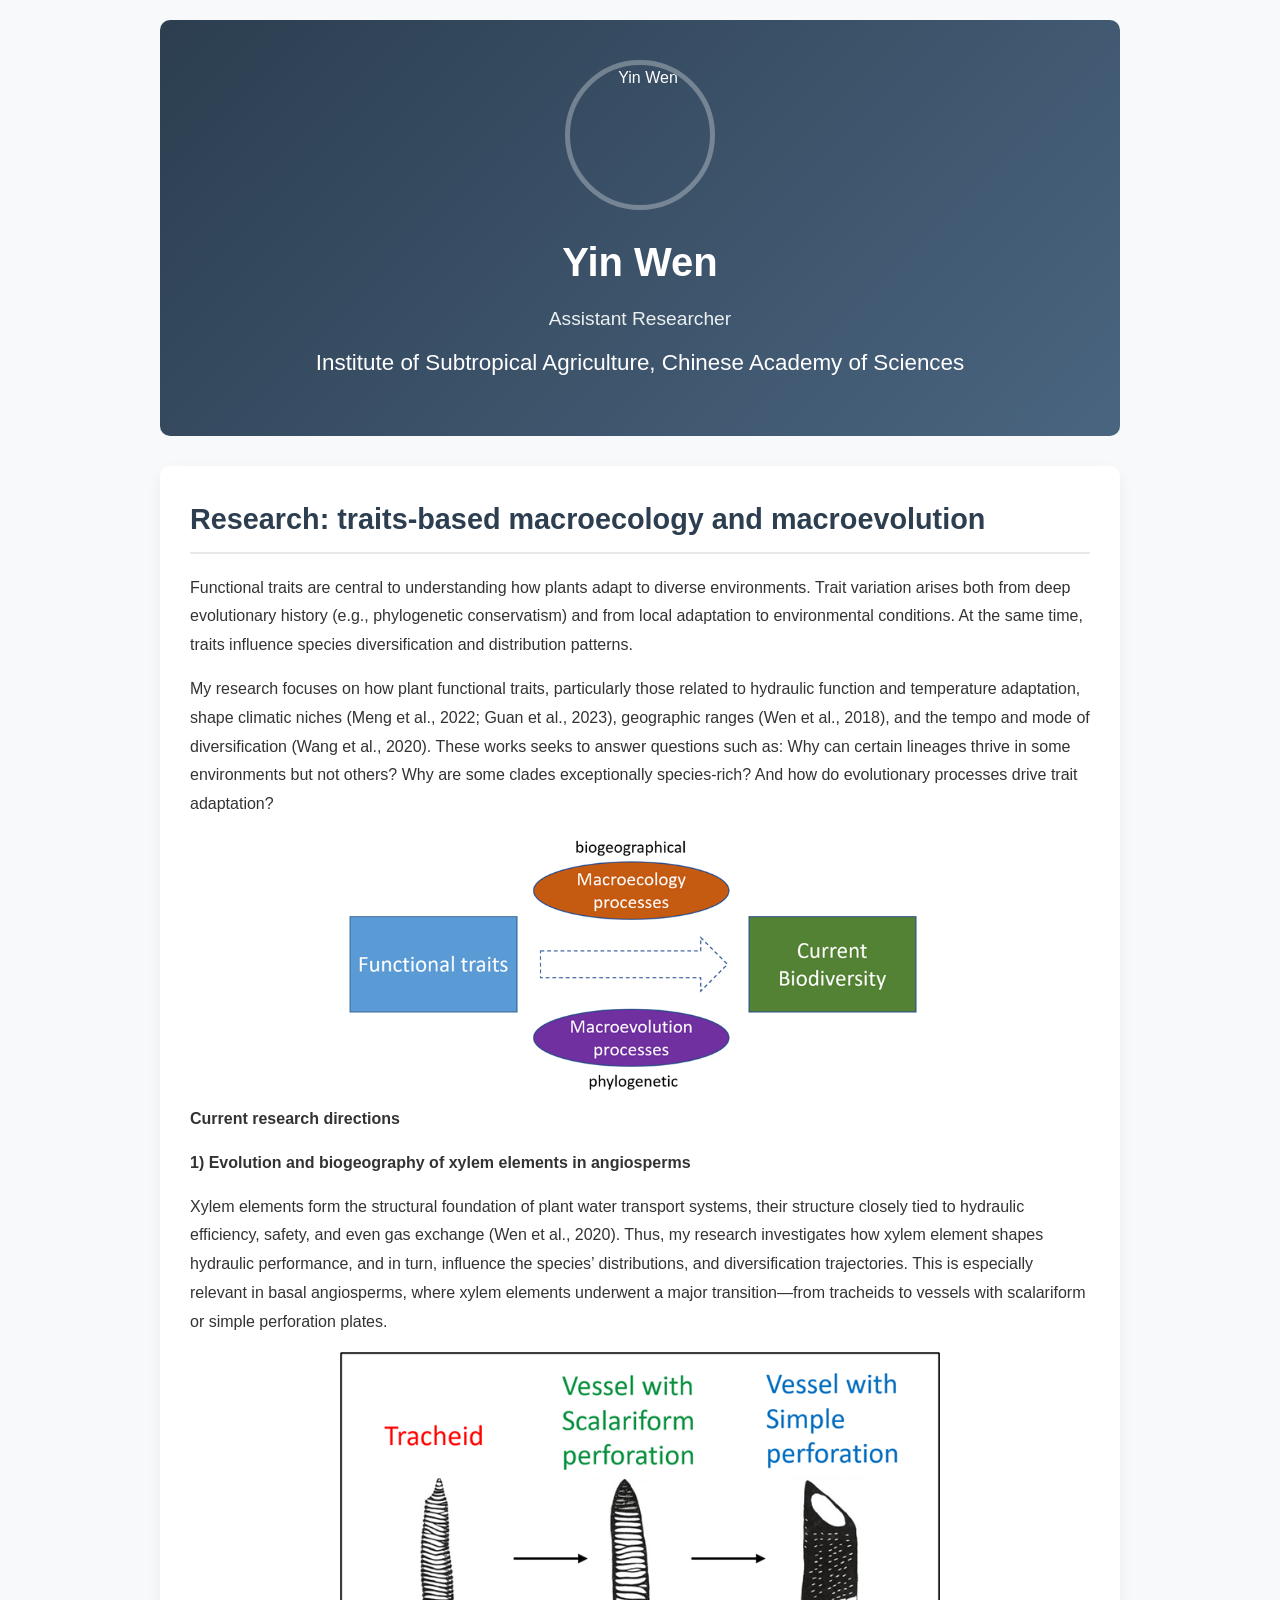
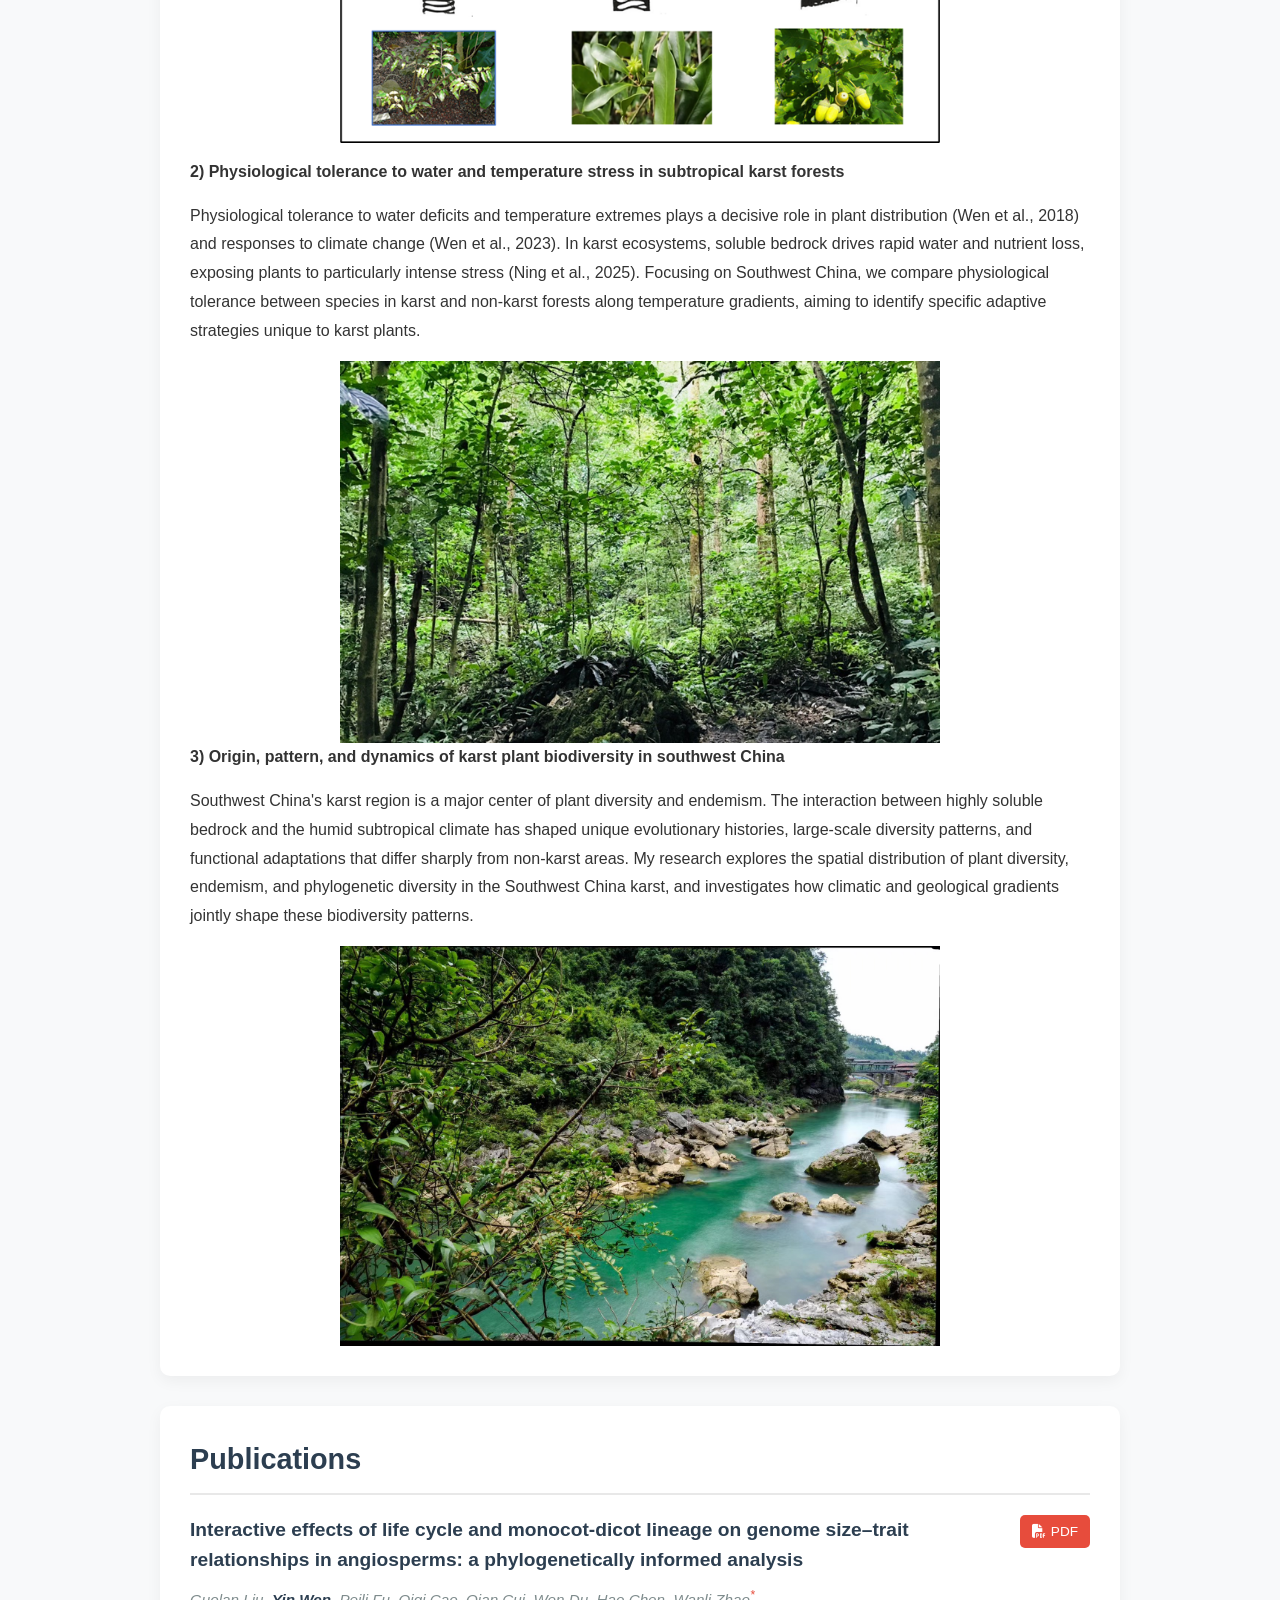
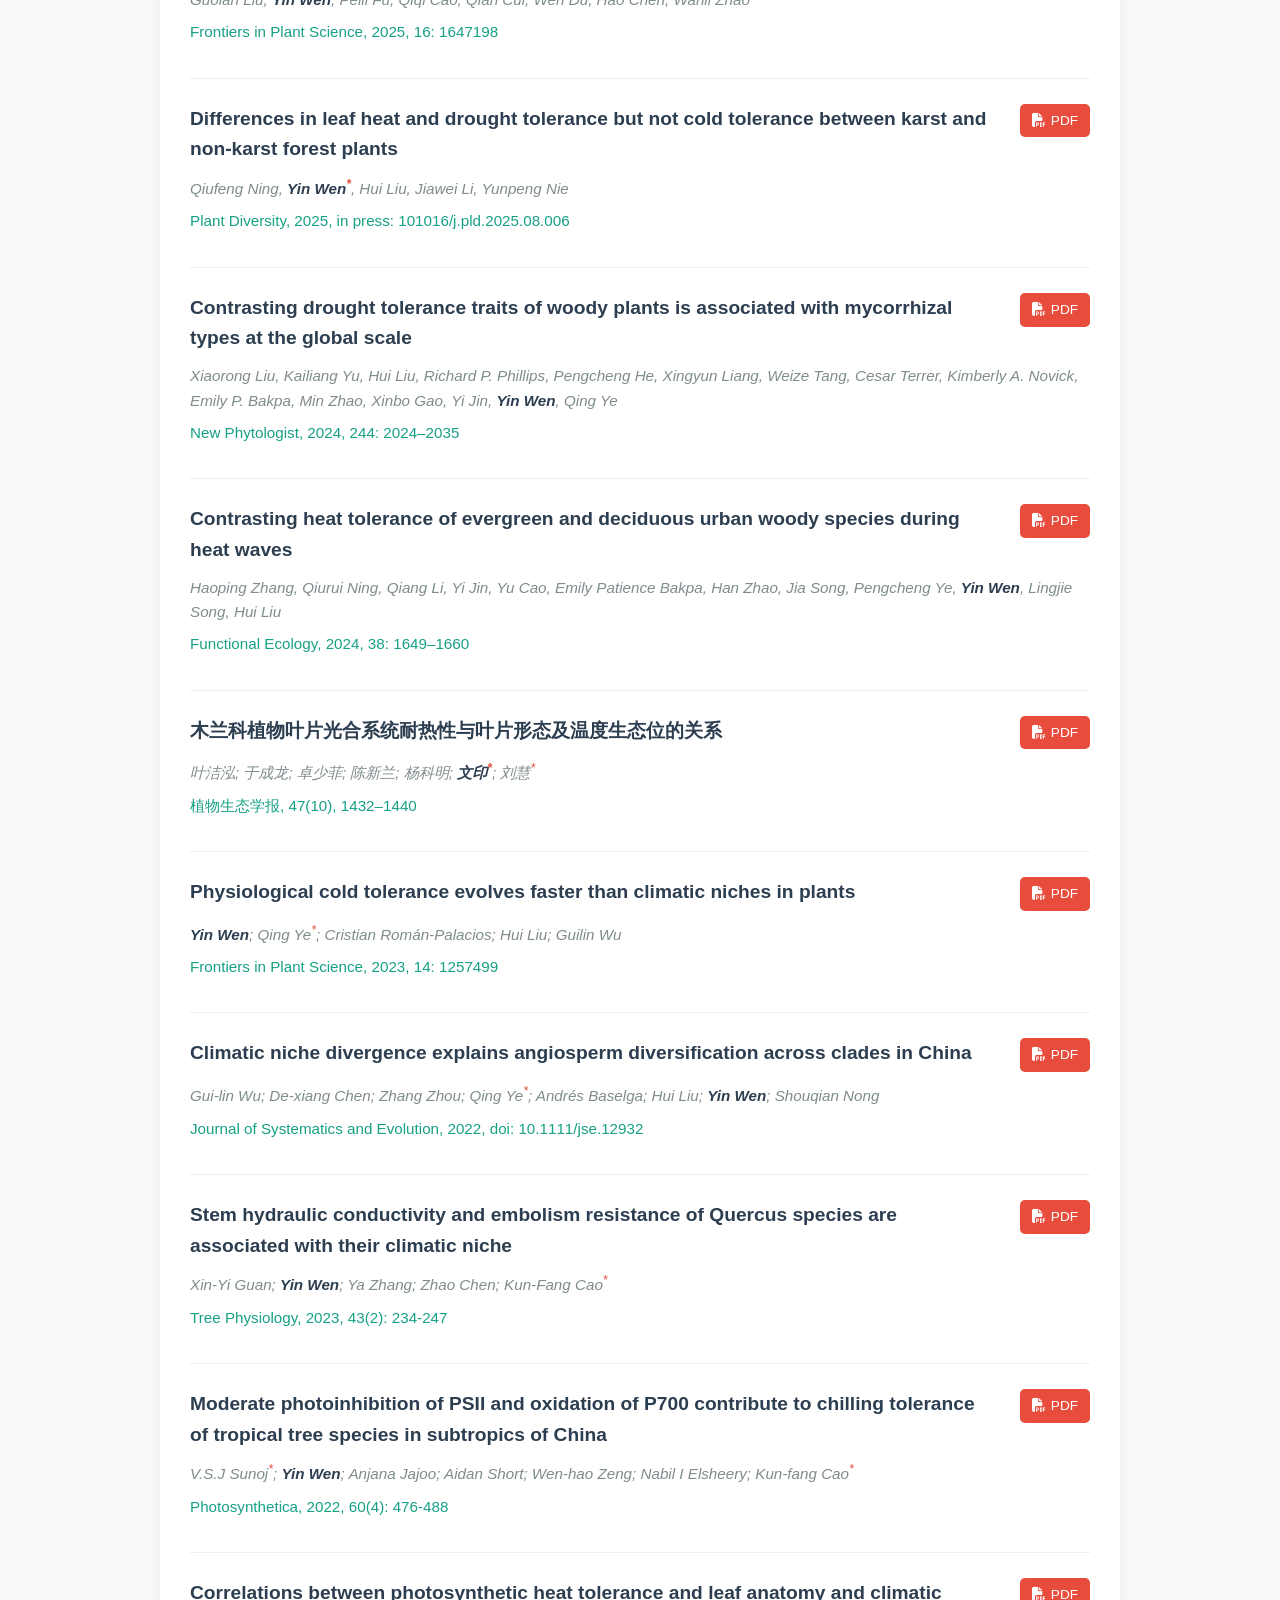
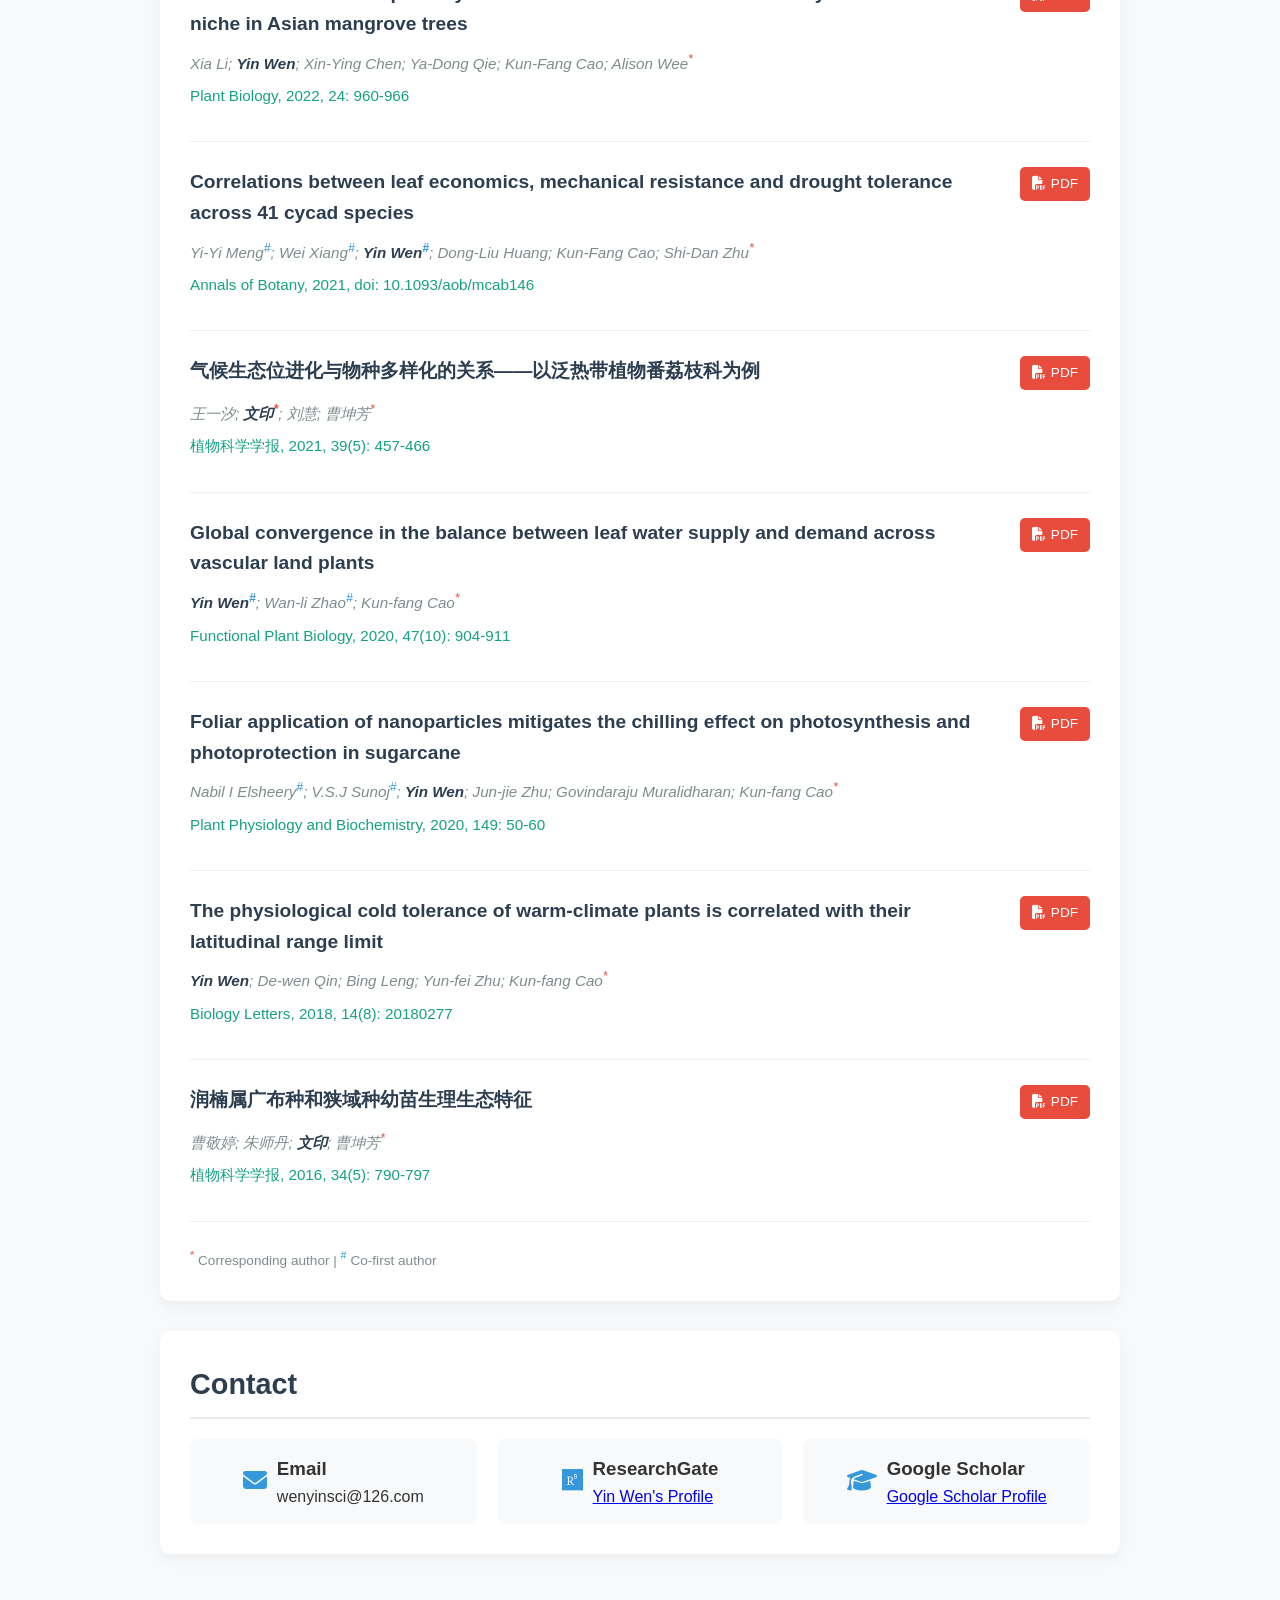
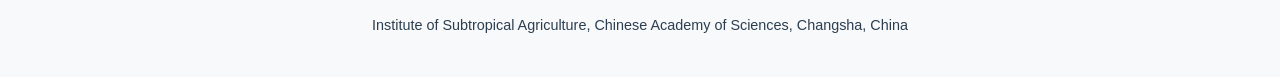
==== index.html @ 177995e4 "Update index.html" ====
<!DOCTYPE html>
<html lang="zh-CN">
<head>
    <meta charset="UTF-8">
    <meta name="viewport" content="width=device-width, initial-scale=1.0">
    <title>Yin Wen - My scholar page</title>
    <link rel="stylesheet" href="https://cdnjs.cloudflare.com/ajax/libs/font-awesome/6.4.0/css/all.min.css">
    <style>
        * {
            margin: 0;
            padding: 0;
            box-sizing: border-box;
            font-family: 'Segoe UI', Tahoma, Geneva, Verdana, sans-serif;
        }
        
        body {
            background-color: #f8f9fa;
            color: #333;
            line-height: 1.6;
        }
        
        .container {
            max-width: 1000px;
            margin: 0 auto;
            padding: 20px;
        }
        
        header {
            background: linear-gradient(135deg, #2c3e50 0%, #4a6580 100%);
            color: white;
            padding: 40px 20px;
            border-radius: 10px;
            margin-bottom: 30px;
            box-shadow: 0 5px 极15px rgba(0, 0, 0, 0.1);
            text-align: center;
            position: relative;
        }
        
        .profile-img {
            width: 150px;
            height: 150px;
            border-radius: 50%;
            object-fit: cover;
            border: 5px solid rgba(255, 255, 255, 0.3);
            margin: 0 auto 20px;
            display: block;
        }
        
        h1 {
            font-size: 2.5rem;
            margin-bottom: 10px;
            font-weight: 700;
        }
        
        .position {
            font-size: 1.2rem;
            margin-bottom: 10px;
            color: #ecf0f1;
            font-weight: 500;
        }
        
        .title {
            font-size: 1.4rem;
            margin-bottom: 15px;
           极 color: #ecf0f1;
        }
        
        .research-focus {
            font-style: italic;
            margin-bottom: 20px;
            font-size: 1.1rem;
        }
        
        .section {
            background: white;
            border-radius: 10px;
            padding: 30px;
            margin-bottom: 30px;
            box-shadow: 0 5px 15px rgba(0, 0, 0, 0.05);
        }
        
        h2 {
            color: #2c3e50;
            margin-bottom: 20px;
            padding-bottom: 10px;
            border-bottom: 2px solid #e8e8e8;
            font-size: 1.8rem;
        }
        
        .research-content {
            line-height: 1.8;
        }
        
        .research-content p {
            margin-bottom: 15px;
        }
        
        .publication-item {
            margin-bottom: 25px;
            padding-bottom: 25px;
            border-bottom: 1px solid #eee;
        }
        
        .publication-item:last-child {
            border-bottom: none;
        }
        
        .pub-title {
            font-weight: 600;
            color: #2c3e50;
            margin-bottom: 10px;
            font-size: 1.2rem;
            display: inline;
        }
        
        .pub-title-link {
            color: #2c3e50;
            text-decoration: none;
        }
        
        .pub-title-link:hover {
            color: #3498db;
            text-decoration: underline;
        }
        
        .pub-authors {
            color: #7f8c8d;
            margin-bottom: 8px;
            font-style: italic;
            font-size: 0.95rem;
        }
        
        .pub-journal {
            color: #16a085;
            font-weight: 500;
            margin-bottom: 8px;
            font-size: 0.95rem;
        }
        
        .pub-doi {
            color: #7f8c8d;
            font-size: 0.9rem;
            margin-bottom: 15px;
        }
        
        .pub-doi a {
            color: #3498db;
            text-decoration: none;
        }
        
        .pub-doi a:hover {
            text-decoration: underline;
        }
        
        .pub-links {
            display: flex;
            gap: 15px;
            margin-top: 10px;
        }
        
        .pub-link {
            display: inline-flex;
            align-items: center;
            gap: 5px;
            padding: 6px 12px;
            background: #3498db;
            color: white;
            border-radius: 5px;
            text-decoration: none;
            font-size: 0.85rem;
            transition: all 0.3s ease;
            cursor: pointer;
        }
        
        .pub-link:hover {
            background: #2980b9;
            transform: translateY(-2px);
        }
        
        .pub-link.pdf {
            background: #e74c3c;
            margin-left: 10px;
        }
        
        .pub-link.pdf:hover {
            background: #c0392b;
        }
        
        .contact-info {
            display: flex;
            flex-wrap: wrap;
            gap: 20px;
            justify-content: center;
        }
        
        .contact-item {
            display: flex;
            align-items: center;
            gap: 10px;
            padding: 15px 20px;
            background: #f8f9fa;
            border-radius: 8px;
            flex: 1;
            min-width: 250px;
            justify-content: center;
        }
        
        .contact-icon {
            font-size: 1.5rem;
            color: #3498db;
        }
        
        footer {
            text-align: center;
            padding: 20px;
            color: #7f8c8d;
            font-size: 0.9rem;
            margin-top: 40px;
            background-color: #f8f9fa;
            border-radius: 8px;
        }
        
        .institution-footer {
            font-weight: 500;
            color: #2c3e50;
        }
        
        .title-container {
            display: flex;
            align-items: center;
            flex-wrap: wrap;
            gap: 10px;
            margin-bottom: 10px;
        }
        
        /* 新增样式：确保标题和按钮在同一行 */
        .title-line {
            display: flex;
            justify-content: space-between;
            align-items: flex-start;
            margin-bottom: 10px;
            gap: 15px;
        }
        
        .title-text {
            flex: 1;
            min-width: 0; /* 允许文本收缩 */
        }
        
        .pub-title {
            display: inline;
            margin-right: 10px;
            word-break: break-word;
            hyphens: auto;
        }
        
        /* 响应式调整 */
        @media (max-width: 768px) {
            .title-line {
                flex-direction: column;
                align-items: flex-start;
            }
            
            .pub-link.pdf {
                margin-left: 0;
                margin-top: 10px;
                align-self: flex-end;
            }
        }
        
        /* 作者高亮样式 */
        .author-highlight {
            font-weight: 700;
            color: #2c3e50;
        }
        
        .corresponding-author::after {
            content: "*";
            vertical-align: super;
            font-size: 0.8em;
            color: #e74c3c;
        }
        
        .co-first-author::after {
            content: "#";
            vertical-align: super;
            font-size: 0.8em;
            color: #3498db;
        }
        
        .author-note {
            font-size: 0.85rem;
            color: #7f8c8d;
            margin-top: 5px;
        }
    </style>
</head>
<body>
    <div class="container">
        <header>
            <img src="https://i1.rgstatic.net/ii/profile.image/279756827316234-1443710633957_Q512/Yin-Wen.jpg" alt="Yin Wen" class="profile-img">
            <h1>Yin Wen</h1>
            <div class="position">Assistant Researcher</div>
            <div class="title">Institute of Subtropical Agriculture, Chinese Academy of Sciences</div>
        </header>

        <section class="section">
            <h2>Research: traits-based macroecology and macroevolution</h2>
            <div class="research-content">
                <p>Functional traits are central to understanding how plants adapt to diverse environments. Trait variation arises both from deep evolutionary history (e.g., phylogenetic conservatism) and from local adaptation to environmental conditions. At the same time, traits influence species diversification and distribution patterns.</p>
                <p>My research focuses on how plant functional traits, particularly those related to hydraulic function and temperature adaptation, shape climatic niches (Meng et al., 2022; Guan et al., 2023), geographic ranges (Wen et al., 2018), and the tempo and mode of diversification (Wang et al., 2020). These works seeks to answer questions such as: Why can certain lineages thrive in some environments but not others? Why are some clades exceptionally species-rich? And how do evolutionary processes drive trait adaptation?</p>
                <img src="jpg1.png" style="width:100%; max-width:600px; display:block; margin:auto;">

                <p></p>
                <p><strong>Current research directions</strong></p>
                <p><strong>1) Evolution and biogeography of xylem elements in angiosperms</strong></p>
                <p>Xylem elements form the structural foundation of plant water transport systems, their structure closely tied to hydraulic efficiency, safety, and even gas exchange (Wen et al., 2020). Thus, my research investigates how xylem element shapes hydraulic performance, and in turn, influence the species’ distributions, and diversification trajectories. This is especially relevant in basal angiosperms, where xylem elements underwent a major transition—from tracheids to vessels with scalariform or simple perforation plates.</p>
                <img src="jpg2.png"  style="width:100%; max-width:600px; display:block; margin:auto;">
                <p></p>
                <p><strong>2) Physiological tolerance to water and temperature stress in subtropical karst forests</strong></p>
                <p>Physiological tolerance to water deficits and temperature extremes plays a decisive role in plant distribution (Wen et al., 2018) and responses to climate change (Wen et al., 2023). In karst ecosystems, soluble bedrock drives rapid water and nutrient loss, exposing plants to particularly intense stress (Ning et al., 2025). Focusing on Southwest China, we compare physiological tolerance between species in karst and non-karst forests along temperature gradients, aiming to identify specific adaptive strategies unique to karst plants.</p>
                <img src="jpg3.png" style="width:100%; max-width:600px; display:block; margin:auto;">

                <p><strong>3) Origin, pattern, and dynamics of karst plant biodiversity in southwest China</strong></p>
                <p>Southwest China's karst region is a major center of plant diversity and endemism. The interaction between highly soluble bedrock and the humid subtropical climate has shaped unique evolutionary histories, large-scale diversity patterns, and functional adaptations that differ sharply from non-karst areas. My research explores the spatial distribution of plant diversity, endemism, and phylogenetic diversity in the Southwest China karst, and investigates how climatic and geological gradients jointly shape these biodiversity patterns.</p>
                <img src="jpg4.png" style="width:100%; max-width:600px; display:block; margin:auto;">

            </div>
        </section>
        
        <section class="section">
            <h2>Publications</h2>
            
          <div class="publication-item">
               <div class="title-line"> 
                    <div class="title-text">
                        <a href="https://doaj.org/article/a4bb254b5d674c949549748231248185" class="pub-title-link" target="_blank">
                            <span class="pub-title">Interactive effects of life cycle and monocot-dicot lineage on genome size–trait relationships in angiosperms: a phylogenetically informed analysis</span>
                        </a>
                    </div>
                    <a class="pub-link pdf" href="pdfs/paper1.pdf" download="Interactive effects of life cycle and monocot-dicot lineage on genome size–trait relationships in angiosperms: a phylogenetically informed analysis.pdf">
                        <i class="fas fa-file-pdf"></i> PDF
                    </a>
                </div>
                <div class="pub-authors">Guolan Liu, <span class="author-highlight">Yin Wen</span>, Peili Fu, Qiqi Cao, Qian Cui, Wen Du, Hao Chen, Wanli Zhao<span class="corresponding-author"></span></div>
                <div class="pub-journal">Frontiers in Plant Science, 2025, 16: 1647198</div>
            </div>
            
            <div class="publication-item">
                <div class="title-line"> 
                    <div class="title-text">
                        <a href="https://www.sciencedirect.com/science/article/pii/S2468265925001374" class="pub-title-link" target="_blank">
                            <span class="pub-title">Differences in leaf heat and drought tolerance but not cold tolerance between karst and non-karst forest plants</span>
                        </a>
                    </div>
                    <a class="pub-link pdf" href="pdfs/paper2.pdf" download="Differences in leaf heat and drought tolerance but not cold tolerance between karst and non-karst forest plants.pdf">
                        <i class="fas fa-file-pdf"></i> PDF
                    </a>
                </div>
                <div class="pub-authors">Qiufeng Ning, <span class="author-highlight">Yin Wen<span class="corresponding-author"></span></span>, Hui Liu, Jiawei Li, Yunpeng Nie</div>
                <div class="pub-journal">Plant Diversity, 2025, in press: 101016/j.pld.2025.08.006</div>
            </div>
            
            <div class="publication-item">
               <div class="title-line"> 
                    <div class="title-text">
                        <a href="https://nph.onlinelibrary.wiley.com/doi/full/10.1111/nph.20097" class="pub-title-link" target="_blank">
                            <span class="pub-title">Contrasting drought tolerance traits of woody plants is associated with mycorrhizal types at the global scale</span>
                        </a>
                    </div>
                    <a class="pub-link pdf" href="pdfs/paper3.pdf" download="Contrasting drought tolerance traits of woody plants is associated with mycorrhizal types at the global scale.pdf">
                        <i class="fas fa-file-pdf"></i> PDF
                    </a>
                </div>
                <div class="pub-authors">Xiaorong Liu, Kailiang Yu, Hui Liu, Richard P. Phillips, Pengcheng He, Xingyun Liang, Weize Tang, Cesar Terrer, Kimberly A. Novick, Emily P. Bakpa, Min Zhao, Xinbo Gao, Yi Jin, <span class="author-highlight">Yin Wen</span>, Qing Ye</div>
                <div class="pub-journal">New Phytologist, 2024, 244: 2024–2035</div>
            </div>

            <div class="publication-item">
                <div class="title-line"> 
                    <div class="title-text">
                        <a href="https://besjournals.onlinelibrary.wiley.com/doi/full/10.1111/1365-2435.14562" class="pub-title-link" target="_blank">
                            <span class="pub-title">Contrasting heat tolerance of evergreen and deciduous urban woody species during heat waves</span>
                        </a>
                    </div>
                    <a class="pub-link pdf" href="pdfs/paper4.pdf" download="Contrasting heat tolerance of evergreen and deciduous urban woody species during heat waves.pdf">
                        <i class="fas fa-file-pdf"></i> PDF
                    </a>
                </div>
                <div class="pub-authors">Haoping Zhang, Qiurui Ning, Qiang Li, Yi Jin, Yu Cao, Emily Patience Bakpa, Han Zhao, Jia Song, Pengcheng Ye, <span class="author-highlight">Yin Wen</span>, Lingjie Song, Hui Liu</div>
                <div class="pub-journal">Functional Ecology, 2024, 38: 1649–1660</div>
            </div>

            <div class="publication-item">
                <div class="title-line"> 
                    <div class="title-text">
                        <a href="https://www.plant-ecology.com/CN/10.17521/cjpe.2022.0298" class="pub-title-link" target="_blank">
                            <span class="pub-title">木兰科植物叶片光合系统耐热性与叶片形态及温度生态位的关系</span>
                        </a>
                    </div>
                    <a class="pub-link pdf" href="pdfs/paper5.pdf" download="木兰科植物叶片光合系统耐热性与叶片形态及温度生态位的关系.pdf">
                        <i class="fas fa-file-pdf"></i> PDF
                    </a>
                </div>
                <div class="pub-authors">叶洁泓; 于成龙; 卓少菲; 陈新兰; 杨科明; <span class="author-highlight">文印<span class="corresponding-author"></span></span>; 刘慧<span class="corresponding-author"></span></div>
                <div class="pub-journal">植物生态学报, 47(10), 1432–1440</div>
            </div>
        
            <div class="publication-item">
                 <div class="title-line"> 
                    <div class="title-text">
                        <a href="https://www.frontiersin.org/journals/plant-science/articles/10.3389/fpls.2023.1257499/full" class="pub-title-link" target="_blank">
                            <span class="pub-title">Physiological cold tolerance evolves faster than climatic niches in plants</span>
                        </a>
                    </div>
                    <a class="pub-link pdf" href="pdfs/paper6.pdf" download="Physiological cold tolerance evolves faster than climatic niches in plants.pdf">
                        <i class="fas fa-file-pdf"></i> PDF
                    </a>
                </div>
                <div class="pub-authors"><span class="author-highlight">Yin Wen</span>; Qing Ye<span class="corresponding-author"></span>; Cristian Román-Palacios; Hui Liu; Guilin Wu</div>
                <div class="pub-journal">Frontiers in Plant Science, 2023, 14: 1257499</div>
            </div>

            <div class="publication-item">
                 <div class="title-line"> 
                    <div class="title-text">
                        <a href="https://onlinelibrary.wiley.com/doi/full/10.1111/jse.12932" class="pub-title-link" target="_blank">
                            <span class="pub-title">Climatic niche divergence explains angiosperm diversification across clades in China</span>
                        </a>
                    </div>
                    <a class="pub-link pdf" href="pdfs/paper7.pdf" download="Climatic niche divergence explains angiosperm diversification across clades in China.pdf">
                        <i class="fas fa-file-pdf"></i> PDF
                    </a>
                </div>
                <div class="pub-authors">Gui-lin Wu; De-xiang Chen; Zhang Zhou; Qing Ye<span class="corresponding-author"></span>; Andrés Baselga; Hui Liu; <span class="author-highlight">Yin Wen</span>; Shouqian Nong</div>
                <div class="pub-journal">Journal of Systematics and Evolution, 2022, doi: 10.1111/jse.12932</div>
            </div>

            <div class="publication-item">
                 <div class="title-line"> 
                    <div class="title-text">
                        <a href="https://pubmed.ncbi.nlm.nih.gov/36209451/" class="pub-title-link" target="_blank">
                            <span class="pub-title">Stem hydraulic conductivity and embolism resistance of Quercus species are associated with their climatic niche</span>
                        </a>
                    </div>
                    <a class="pub-link pdf" href="pdfs/paper8.pdf" download="Stem hydraulic conductivity and embolism resistance of Quercus species are associated with their climatic niche.pdf">
                        <i class="fas fa-file-pdf"></i> PDF
                    </a>
                </div>
                <div class="pub-authors">Xin-Yi Guan; <span class="author-highlight">Yin Wen</span>; Ya Zhang; Zhao Chen; Kun-Fang Cao<span class="corresponding-author"></span></div>
                <div class="pub-journal">Tree Physiology, 2023, 43(2): 234-247</div>
            </div>

            <div class="publication-item">
                <div class="title-line"> 
                    <div class="title-text">
                        <a href="https://pubmed.ncbi.nlm.nih.gov/39650675/" class="pub-title-link" target="_blank">
                            <span class="pub-title">Moderate photoinhibition of PSII and oxidation of P700 contribute to chilling tolerance of tropical tree species in subtropics of China</span>
                        </a>
                    </div>
                    <a class="pub-link pdf" href="pdfs/paper9.pdf" download="Moderate photoinhibition of PSII and oxidation of P700 contribute to chilling tolerance of tropical tree species in subtropics of China.pdf">
                        <i class="fas fa-file-pdf"></i> PDF
                    </a>
                </div>
                <div class="pub-authors">V.S.J Sunoj<span class="corresponding-author"></span>; <span class="author-highlight">Yin Wen</span>; Anjana Jajoo; Aidan Short; Wen-hao Zeng; Nabil I Elsheery; Kun-fang Cao<span class="corresponding-author"></span></div>
                <div class="pub-journal">Photosynthetica, 2022, 60(4): 476-488</div>
            </div>

            <div class="publication-item">
                <div class="title-line"> 
                    <div class="title-text">
                        <a href="https://onlinelibrary.wiley.com/doi/10.1111/plb.13460" class="pub-title-link" target="_blank">
                            <span class="pub-title">Correlations between photosynthetic heat tolerance and leaf anatomy and climatic niche in Asian mangrove trees</span>
                        </a>
                    </div>
                    <a class="pub-link pdf" href="pdfs/paper10.pdf" download="Correlations between photosynthetic heat tolerance and leaf anatomy and climatic niche in Asian mangrove trees.pdf">
                        <i class="fas fa-file-pdf"></i> PDF
                    </a>
                </div>
                <div class="pub-authors">Xia Li; <span class="author-highlight">Yin Wen</span>; Xin-Ying Chen; Ya-Dong Qie; Kun-Fang Cao; Alison Wee<span class="corresponding-author"></span></div>
                <div class="pub-journal">Plant Biology, 2022, 24: 960-966</div>
            </div>

            <div class="publication-item">
                <div class="title-line"> 
                    <div class="title-text">
                        <a href="https://academic.oup.com/aob/article/极130/3/345/6454392?login=true" class="pub-title-link" target="_blank">
                            <span class="pub-title">Correlations between leaf economics, mechanical resistance and drought tolerance across 41 cycad species</span>
                        </a>
                    </div>
                    <a class="pub-link pdf" href="pdfs/paper11.pdf" download="Correlations between leaf economics, mechanical resistance and drought tolerance across 41 cycad species.pdf">
                        <i class="fas fa-file-pdf"></i> PDF
                    </a>
                </div>
                <div class="pub-authors">Yi-Yi Meng<span class="co-first-author"></span>; Wei Xiang<span class="co-first-author"></span>; <span class="author-highlight">Yin Wen<span class="co-first-author"></span></span>; Dong-Liu Huang; Kun-Fang Cao; Shi-Dan Zhu<span class="corresponding-author"></span></div>
                <div class="pub-journal">Annals of Botany, 2021, doi: 10.1093/aob/mcab146</div>
            </div>

            <div class="publication-item">
                 <div class="title-line"> 
                    <div class="title-text">
                        <a href="https://www.whzwxyj.cn/cn/article/doi/10.11913/PSJ.2095-0837.2021.50457" class="pub-title-link" target="_blank">
                            <span class="pub-title">气候生态位进化与物种多样化的关系——以泛热带植物番荔枝科为例</span>
                        </a>
                    </div>
                    <a class="pub-link pdf" href="pdfs/paper12.pdf" download="气候生态位进化与物种多样化的关系——以泛热带植物番荔枝科为例.pdf">
                        <i class="fas fa-file-pdf"></i> PDF
                    </a>
                </div>
                <div class="pub-authors">王一汐; <span class="author-highlight">文印<span class="corresponding-author"></span></span>; 刘慧; 曹坤芳<span class="corresponding-author"></span></div>
                <div class="pub-journal">植物科学学报, 2021, 39(5): 457-466</div>
            </div>

            <div class="publication-item">
                <div class="title-line"> 
                    <div class="title-text">
                        <a href="https://pubmed.ncbi.nlm.nih.gov/32635988/" class="pub-title-link" target="_blank">
                            <span class="pub-title">Global convergence in the balance between leaf water supply and demand across vascular land plants</span>
                        </a>
                    </div>
                    <a class="pub-link pdf" href="pdfs/paper13.pdf" download="Global convergence in the balance between leaf water supply and demand across vascular land plants.pdf">
                        <i class="fas fa-file-pdf"></i> PDF
                    </a>
                </div>
                <div class="pub-authors"><span class="author-highlight">Yin Wen<span class="co-first-author"></span></span>; Wan-li Zhao<span class="co-first-author"></span>; Kun-fang Cao<span class="corresponding-author"></span></div>
                <div class="pub-journal">Functional Plant Biology, 2020, 47(10): 904-911</div>
            </div>

            <div class="publication-item">
                 <div class="title-line"> 
                    <div class="title-text">
                        <a href="https://www.sciencedirect.com/science/article/pii/S0981942820300437" class="pub-title-link" target="_blank">
                            <span class="pub-title">Foliar application of nanoparticles mitigates the chilling effect on photosynthesis and photoprotection in sugarcane</span>
                        </a>
                    </div>
                    <a class="pub-link pdf" href="pdfs/paper14.pdf" download="Foliar application of nanoparticles mitigates the chilling effect on photosynthesis and photoprotection in sugarcane.pdf">
                        <i class="fas fa-file-pdf"></i> PDF
                    </a>
                </div>
                <div class="pub-authors">Nabil I Elsheery<span class="co-first-author"></span>; V.S.J Sunoj<span class="co-first-author"></span>; <span class="author-highlight">Yin Wen</span>; Jun-jie Zhu; Govindaraju Muralidharan; Kun-fang Cao<span class="corresponding-author"></span></div>
                <div class="pub-journal">Plant Physiology and Biochemistry, 2020, 149: 50-60</div>
            </div>

            <div class="publication-item">
                <div class="title-line"> 
                    <div class="title-text">
                        <a href="https://pubmed.ncbi.nlm.nih.gov/30158139/" class="pub-title-link" target="_blank">
                            <span class="pub-title">The physiological cold tolerance of warm-climate plants is correlated with their latitudinal range limit</span>
                        </a>
                    </div>
                    <a class="pub-link pdf" href="pdfs/paper15.pdf" download="The physiological cold tolerance of warm-climate plants is correlated with their latitudinal range limit.pdf">
                        <i class="fas fa-file-pdf"></i> PDF
                    </a>
                </div>
                <div class="pub-authors"><span class="author-highlight">Yin Wen</span>; De-wen Qin; Bing Leng; Yun-fei Zhu; Kun-fang Cao<span class="corresponding-author"></span></div>
                <div class="pub-journal">Biology Letters, 2018, 14(8): 20180277</div>
            </div>

            <div class="publication-item">
                 <div class="title-line"> 
                    <div class="title-text">
                        <a href="https://plantscience.cn/cn/article/doi/10.11913/PSJ.2095-0837.2016.50790" class="pub-title-link" target="_blank">
                            <span class="pub-title">润楠属广布种和狭域种幼苗生理生态特征</span>
                        </a>
                    </div>
                    <a class="pub-link pdf" href="pdfs/paper16.pdf" download="润楠属广布种和狭域种幼苗生理生态特征.pdf">
                        <i class="fas fa-file-pdf"></i> PDF
                    </a>
                </div>
                <div class="pub-authors">曹敬婷; 朱师丹; <span class="author-highlight">文印</span>; 曹坤芳<span class="corresponding-author"></span></div>
                <div class="pub-journal">植物科学学报, 2016, 34(5): 790-797</div>
            </div>
            
            <div class="author-note">
                <p><span class="corresponding-author"></span> Corresponding author | <span class="co-first-author"></span> Co-first author</p>
            </div>
        </section>

      <section class="section">
    <h2>Contact</h2>
    <div class="contact-info">

        <!-- Email -->
        <div class="contact-item">
            <div class="contact-icon">
                <i class="fas fa-envelope"></i>
            </div>
            <div>
                <h3>Email</h3>
                <p>wenyinsci@126.com</p>
            </div>
        </div>

        <!-- ResearchGate -->
        <div class="contact-item">
            <div class="contact-icon">
                <i class="fab fa-researchgate"></i>
            </div>
            <div>
                <h3>ResearchGate</h3>
                <p><a href="https://www.researchgate.net/profile/Yin-Wen">Yin Wen's Profile</a></p>
            </div>
        </div>

        <!-- Google Scholar -->
        <div class="contact-item">
            <div class="contact-icon">
                <i class="fas fa-graduation-cap"></i>
            </div>
            <div>
                <h3>Google Scholar</h3>
                <p><a href="https://scholar.google.com/citations?hl=en&authuser=1&user=KYfFOZgAAAAJ">
                    Google Scholar Profile
                </a></p>
            </div>
        </div>

    </div>
</section>

        <footer>
            <p class="institution-footer">Institute of Subtropical Agriculture, Chinese Academy of Sciences, Changsha, China</p>
        </footer>
    </div>
</body>
</html>
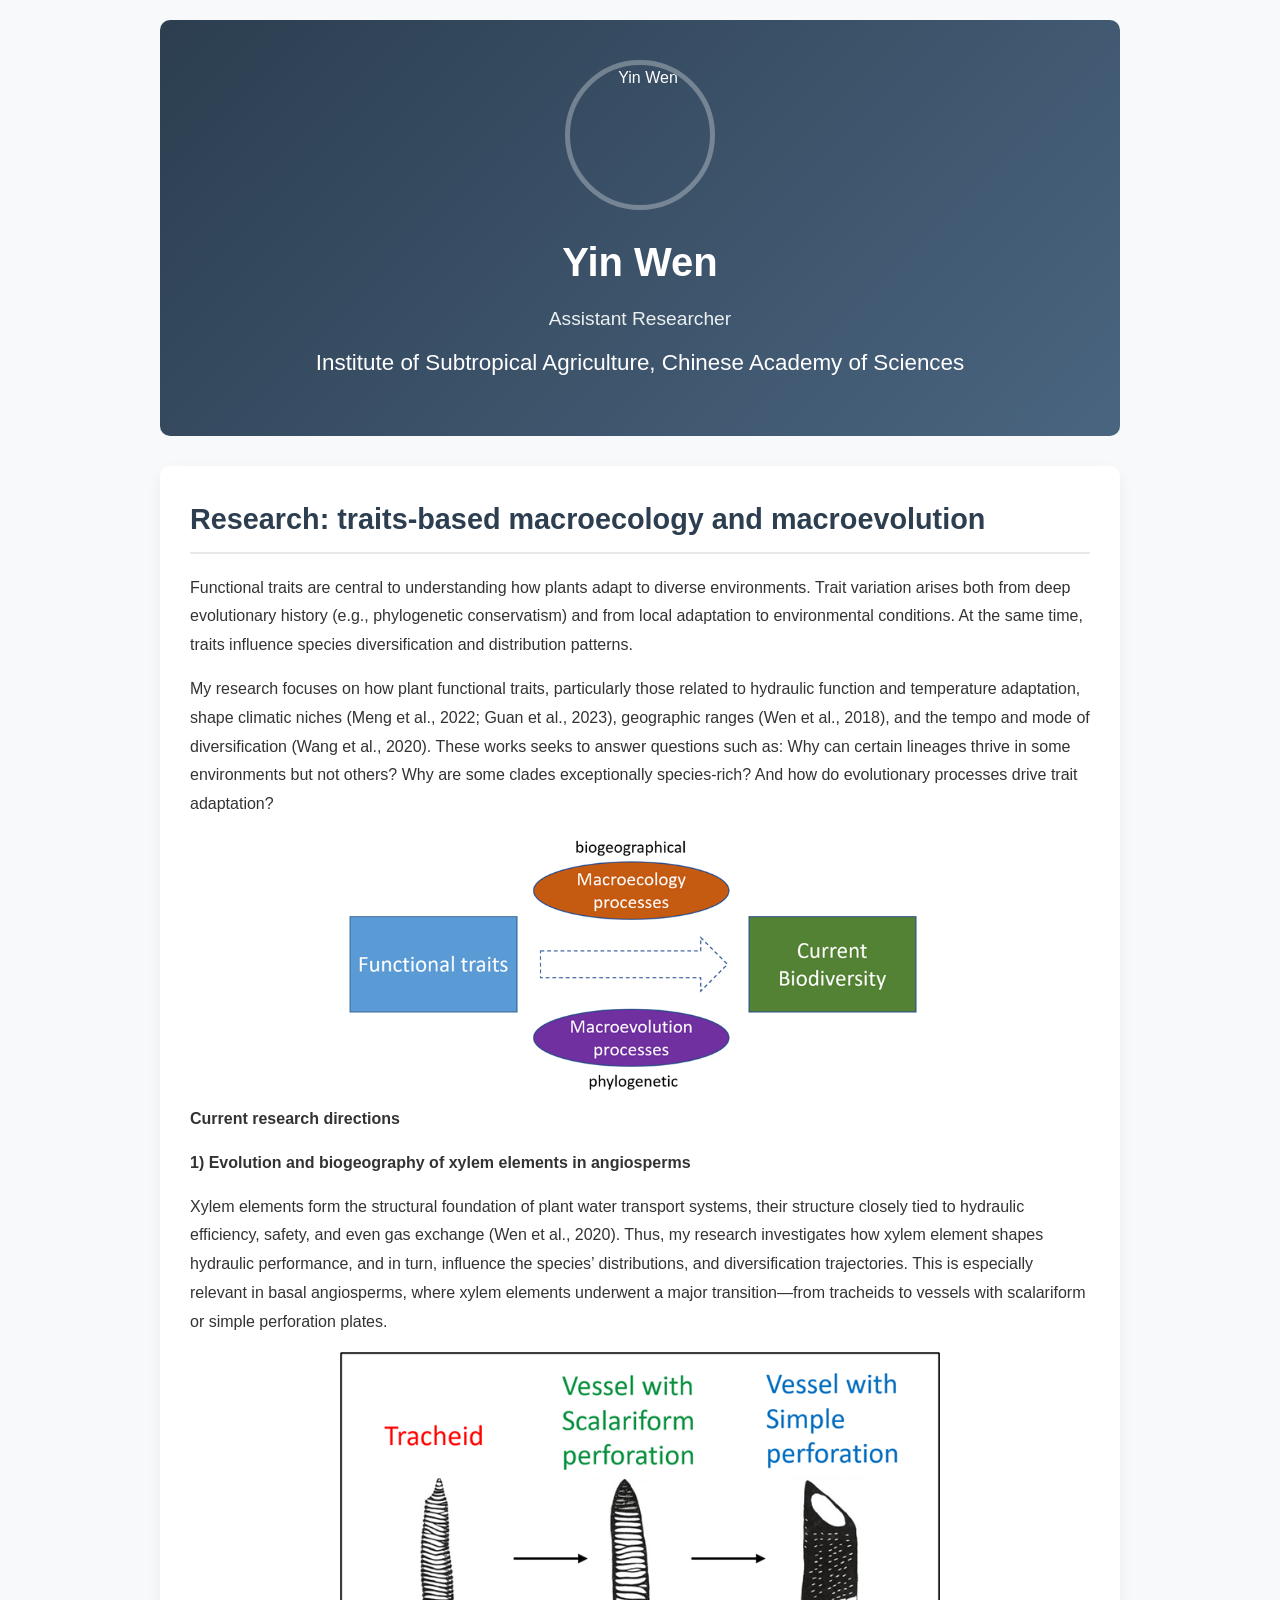
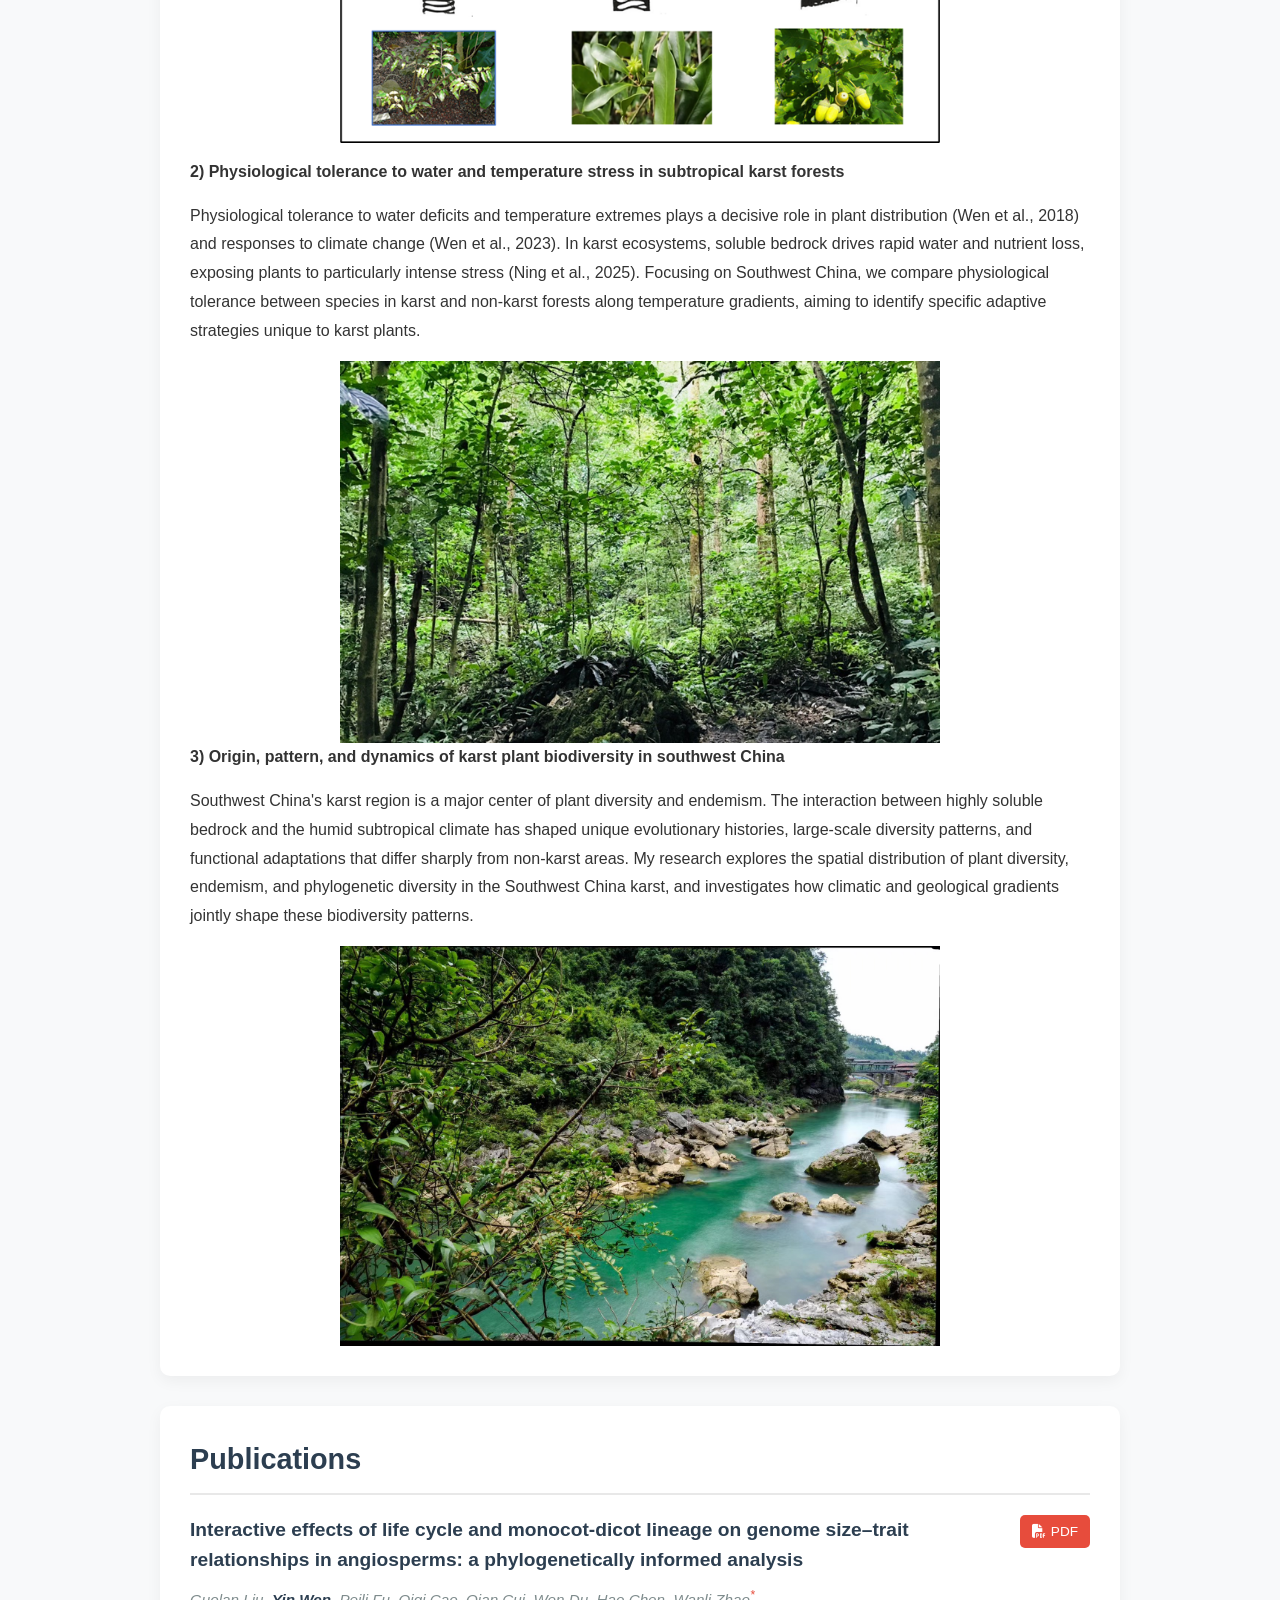
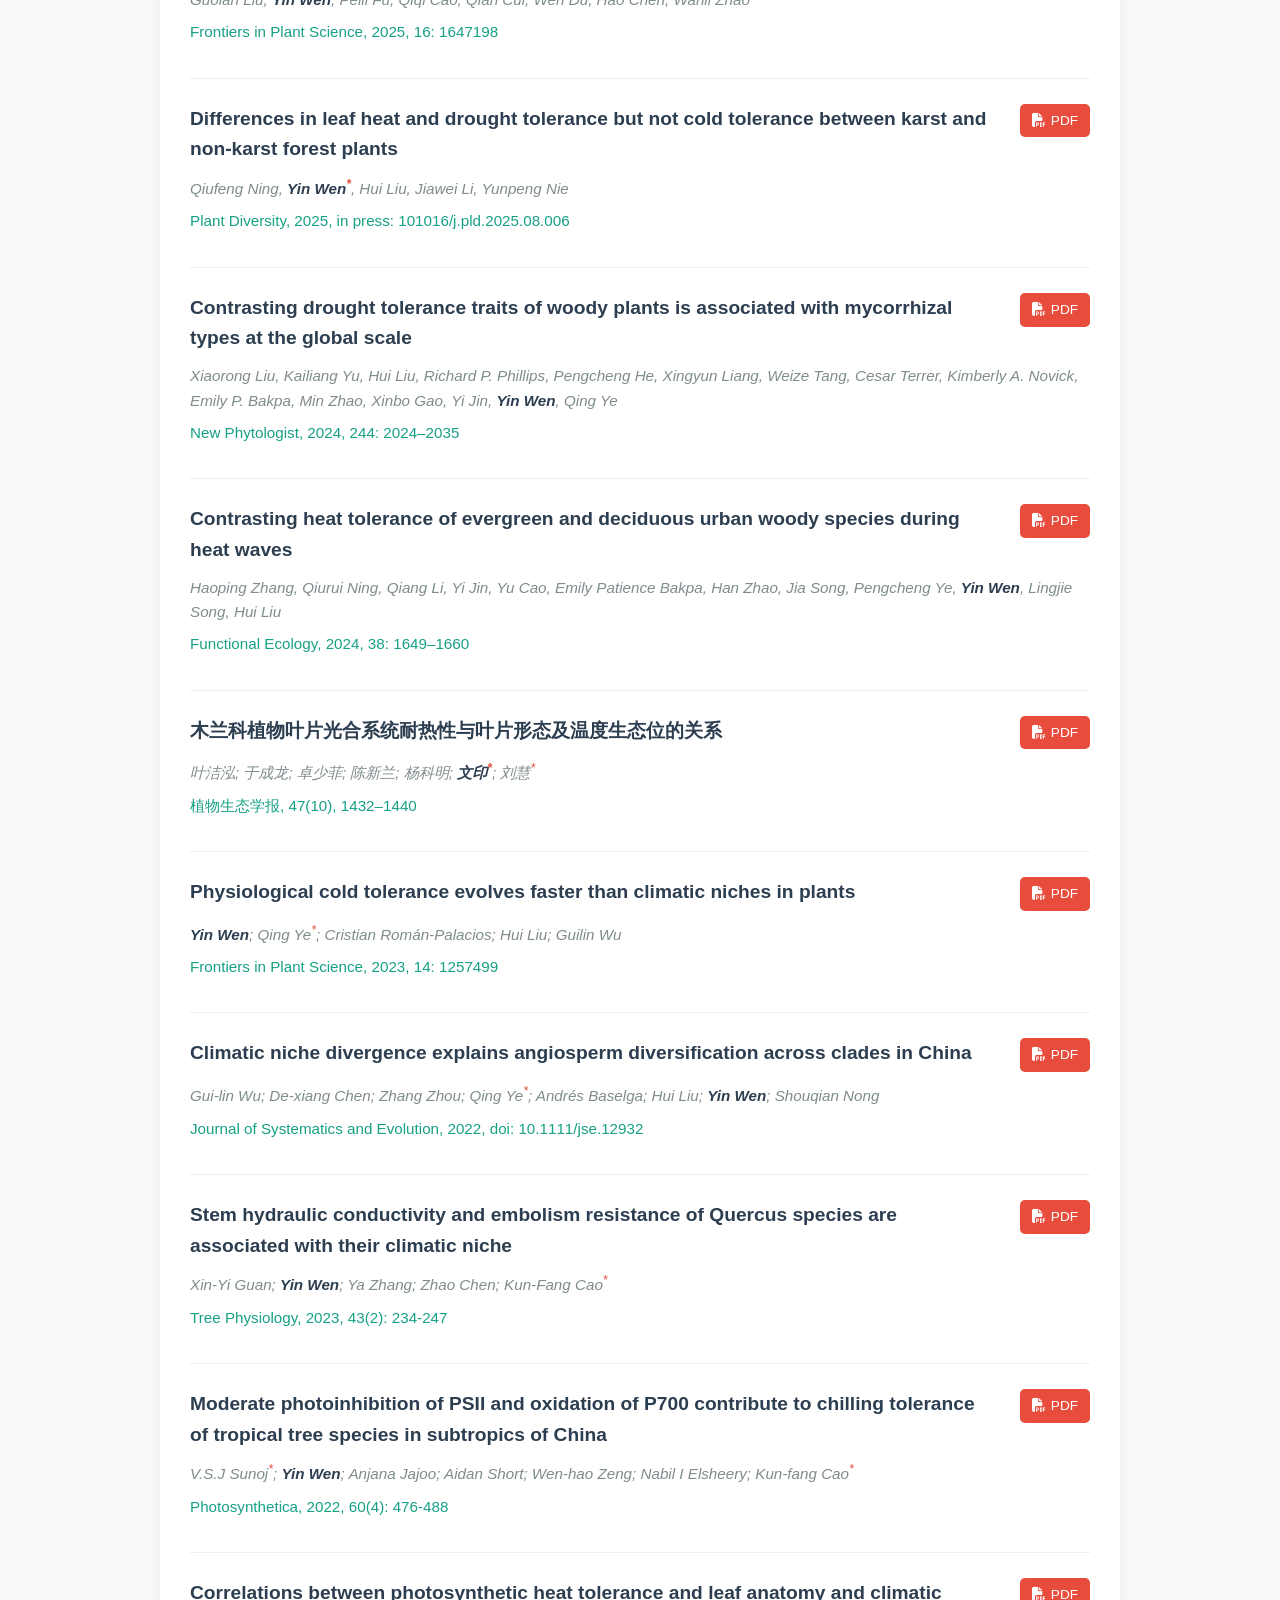
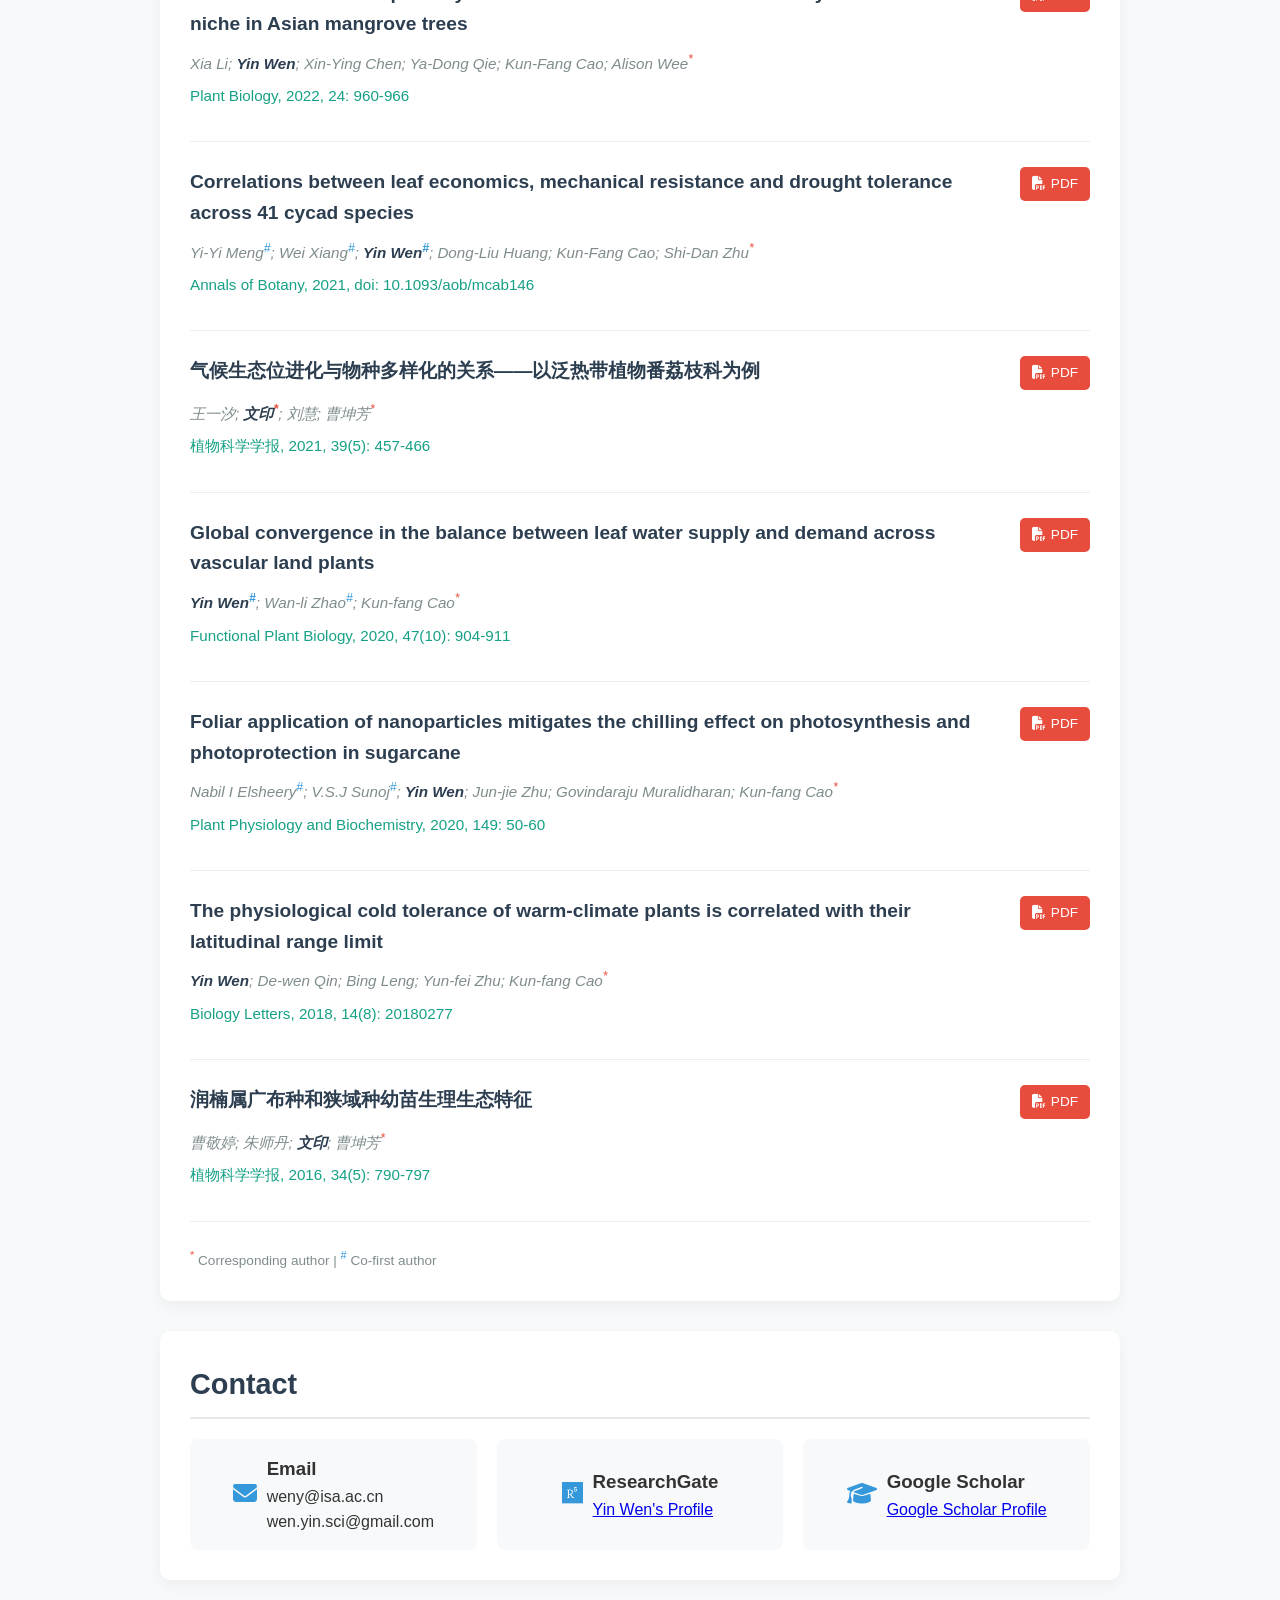
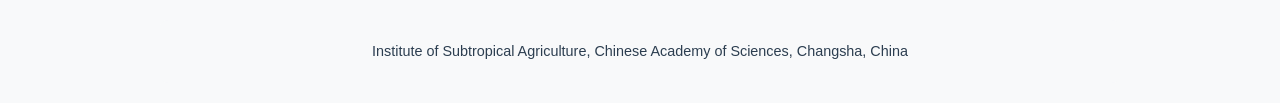
==== commit 9f9c9668: "Update index.html" ====
--- a/index.html
+++ b/index.html
@@ -587,7 +587,8 @@
             </div>
             <div>
                 <h3>Email</h3>
-                <p>wenyinsci@126.com</p>
+                <p>weny@isa.ac.cn</p>
+                <p>wen.yin.sci@gmail.com</p>
             </div>
         </div>
 
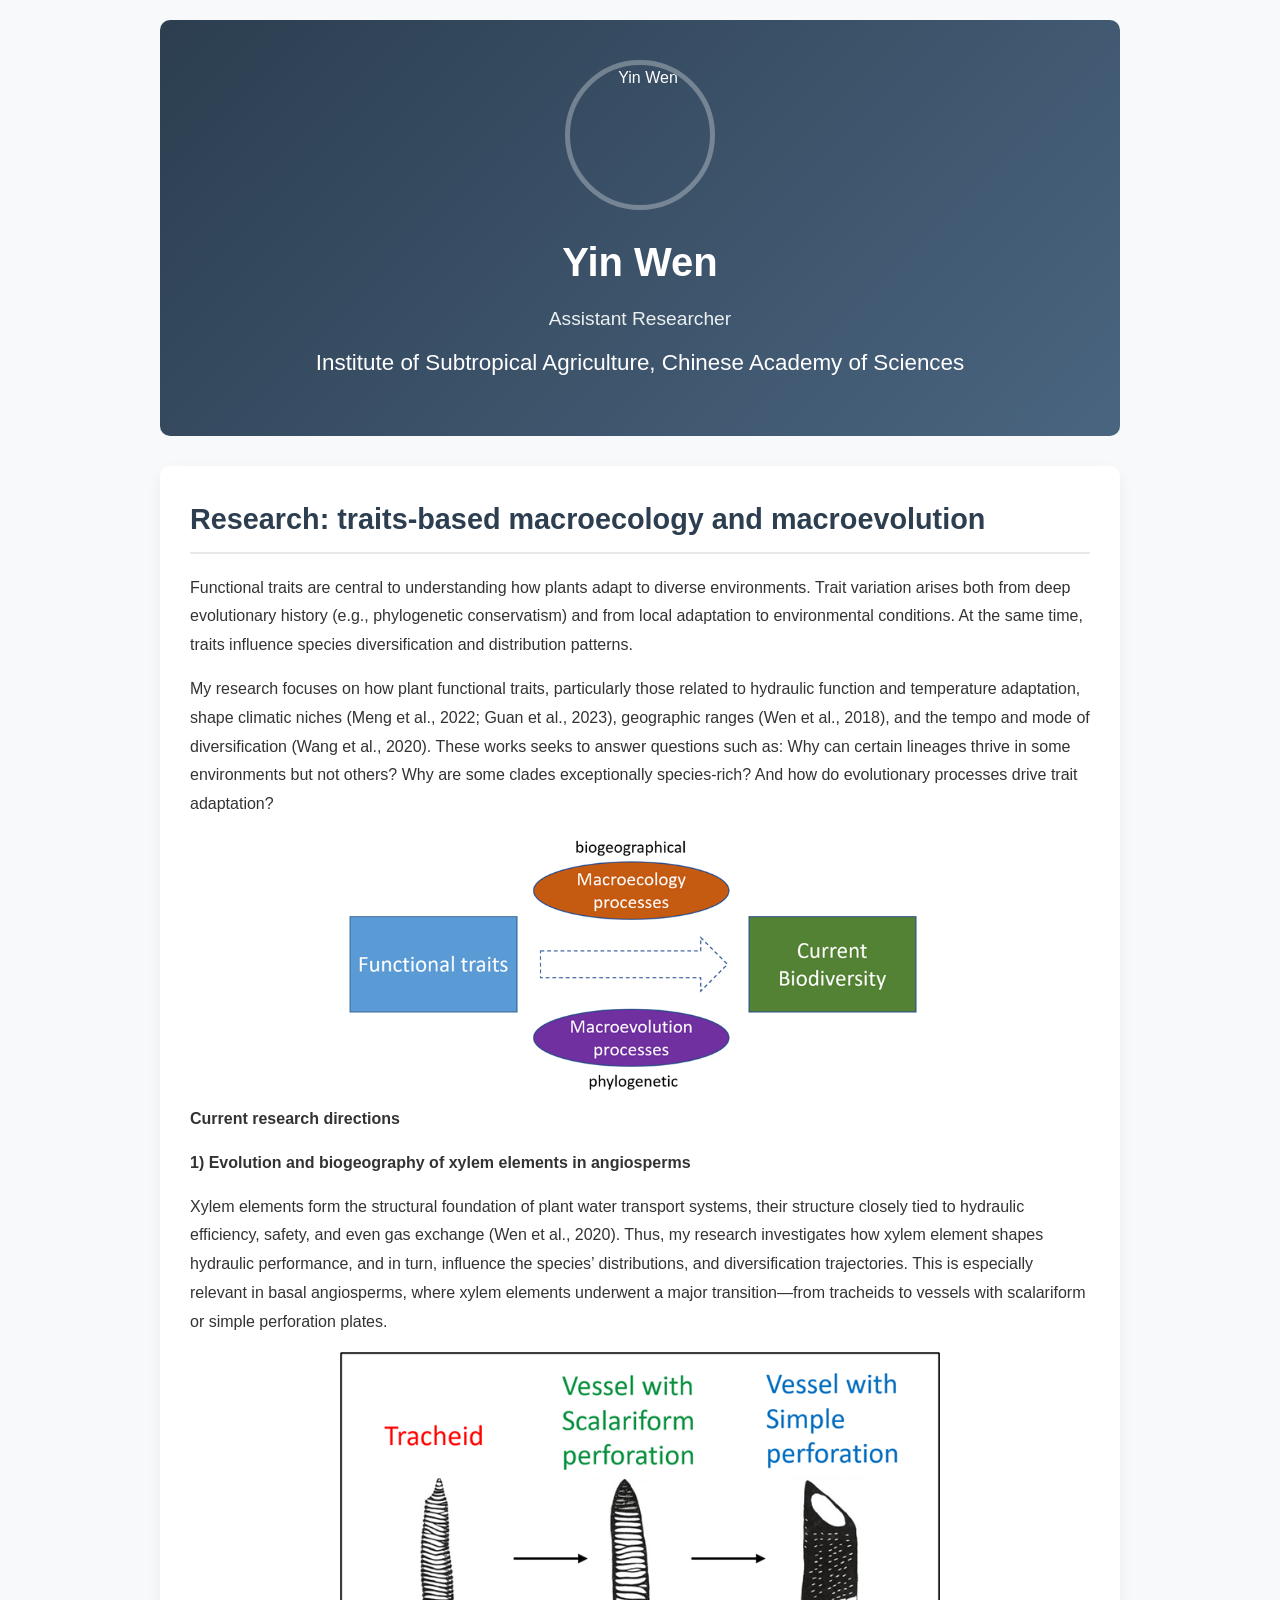
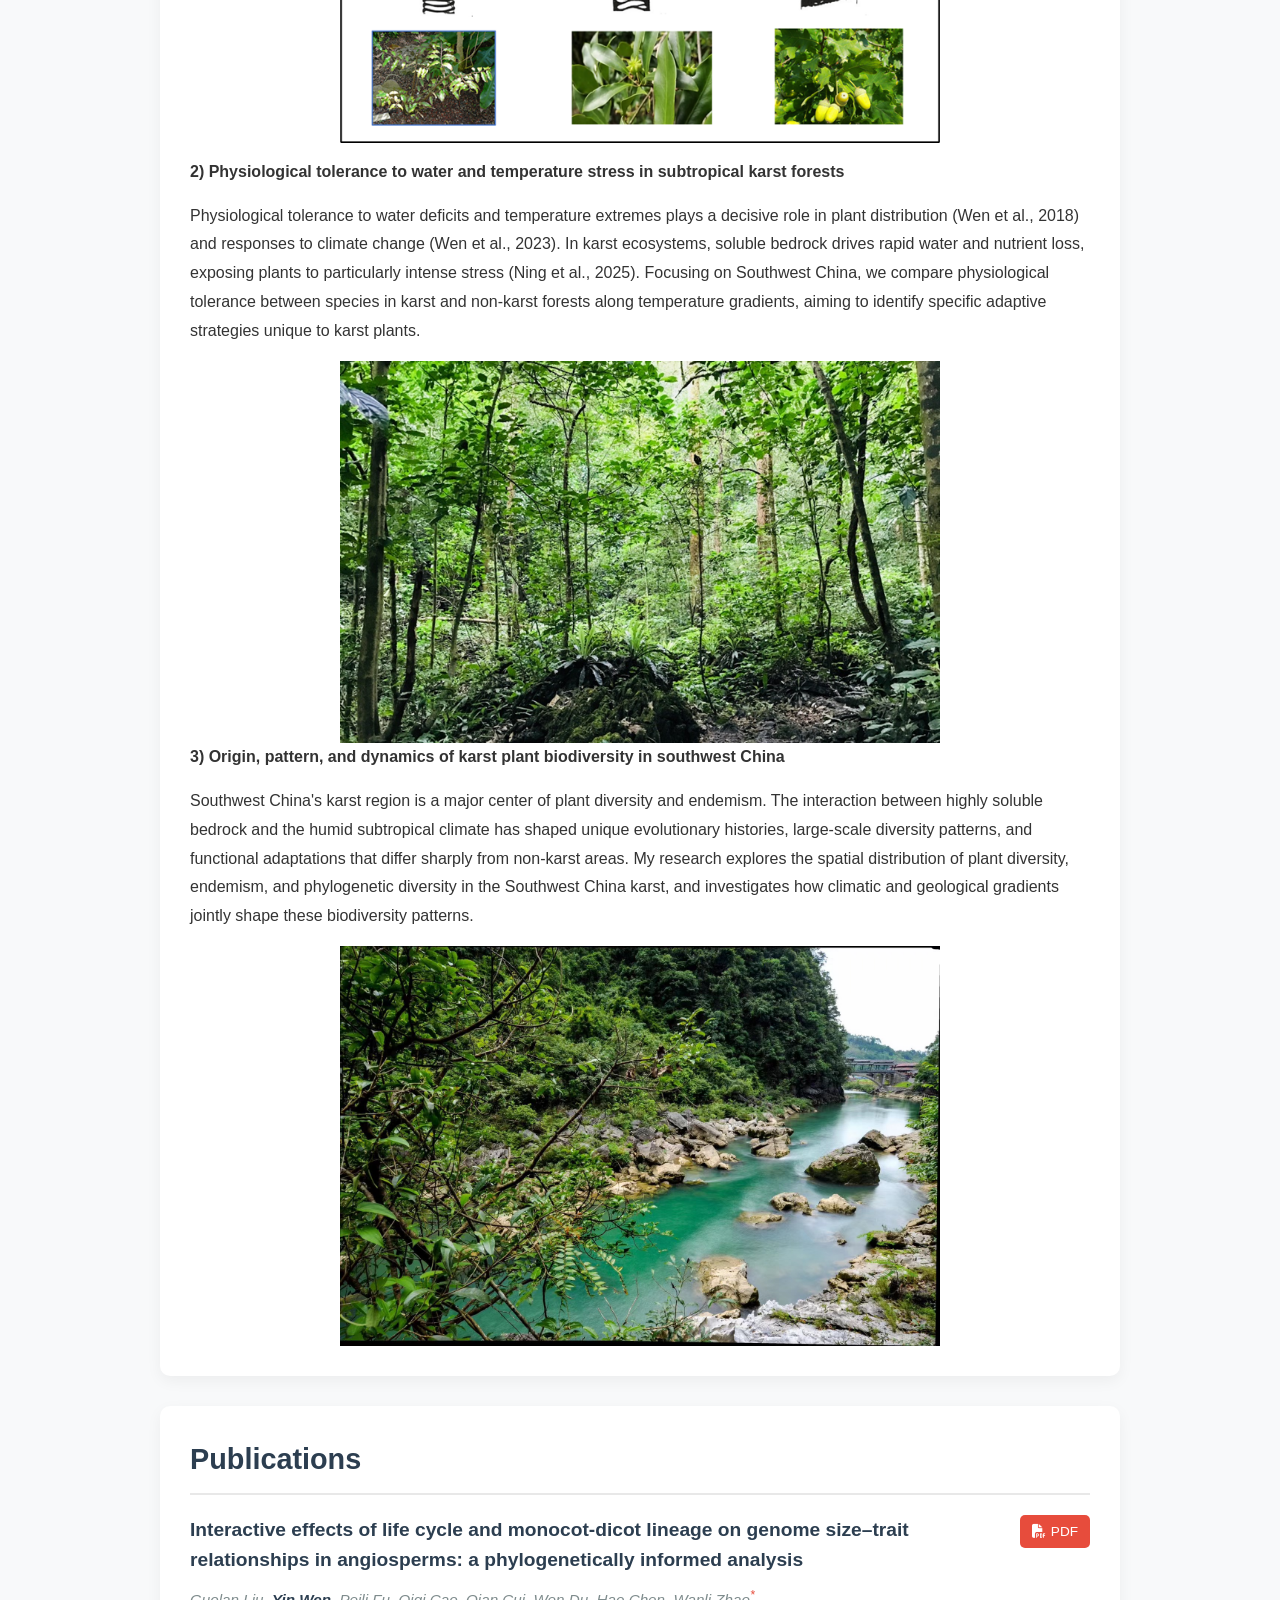
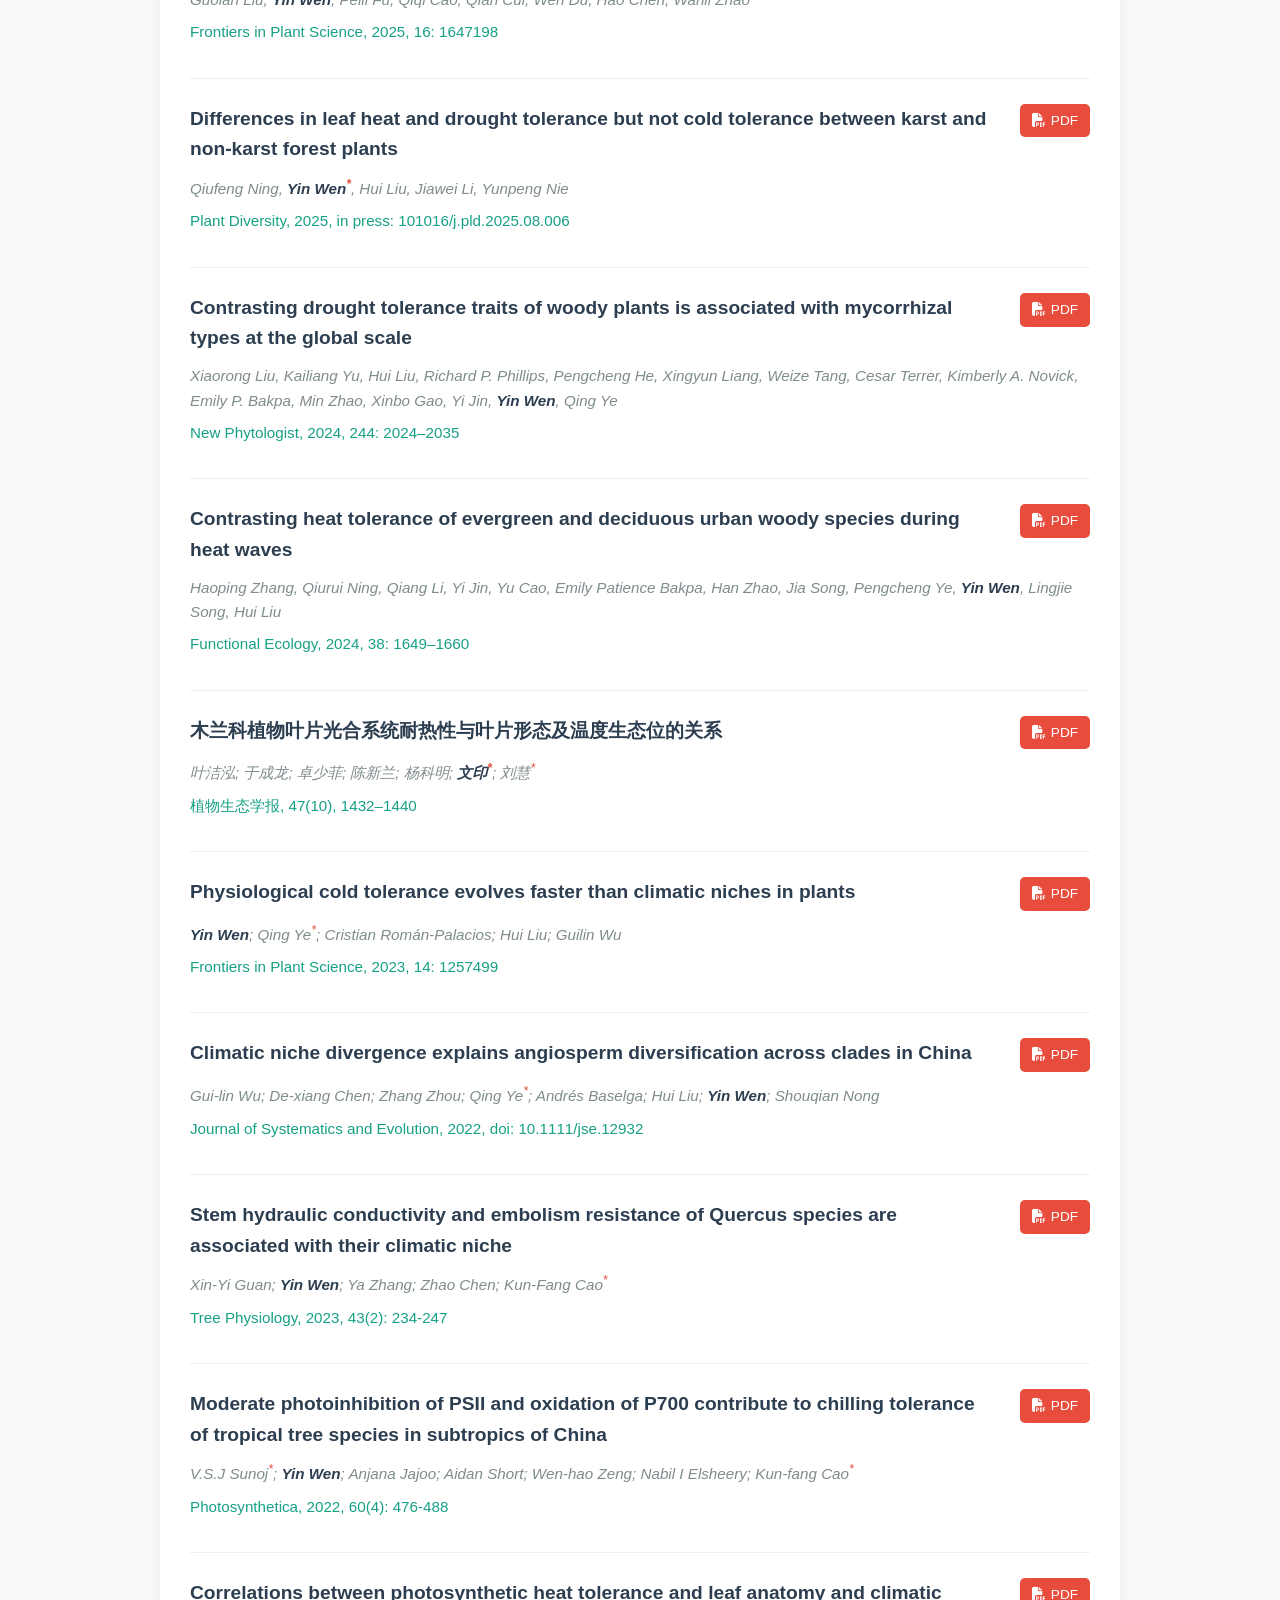
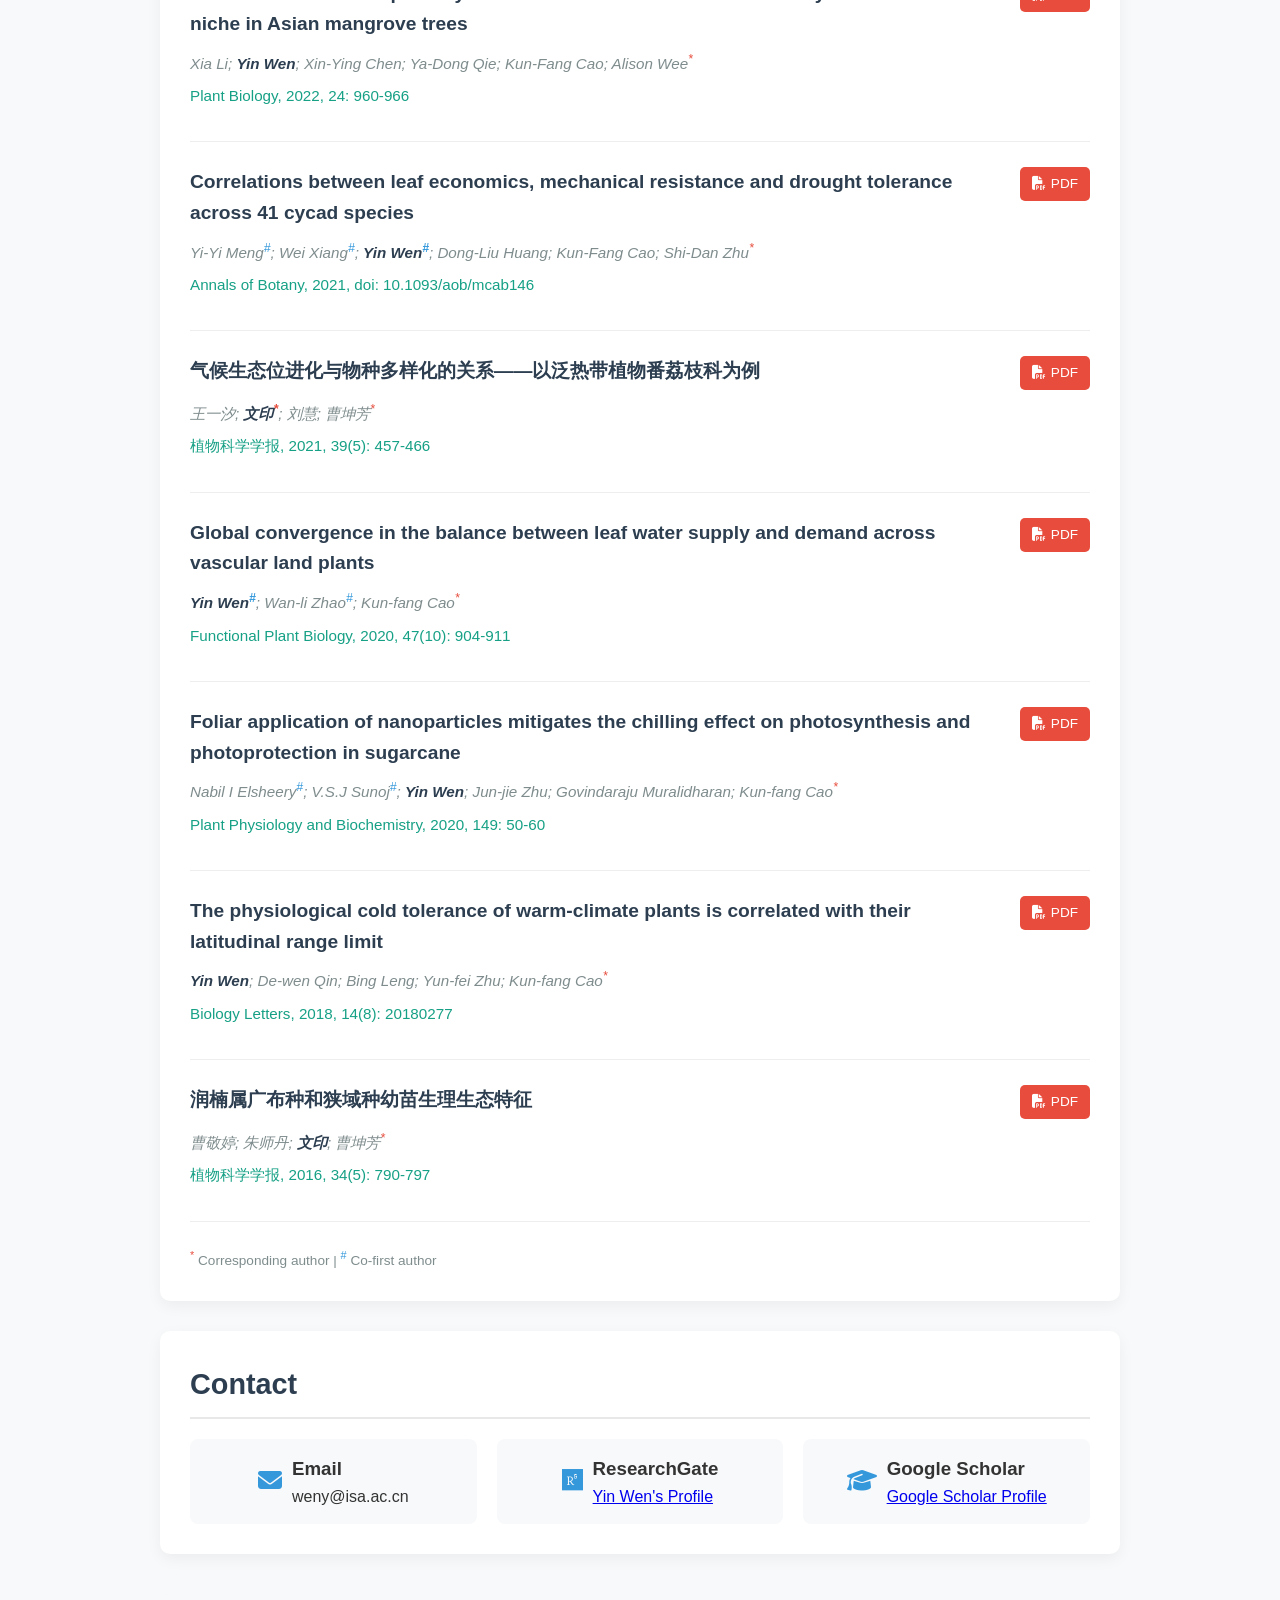
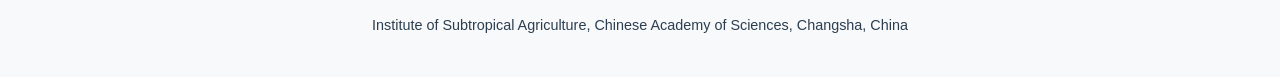
==== commit 95fed016: "Update index.html" ====
--- a/index.html
+++ b/index.html
@@ -588,7 +588,6 @@
             <div>
                 <h3>Email</h3>
                 <p>weny@isa.ac.cn</p>
-                <p>wen.yin.sci@gmail.com</p>
             </div>
         </div>
 
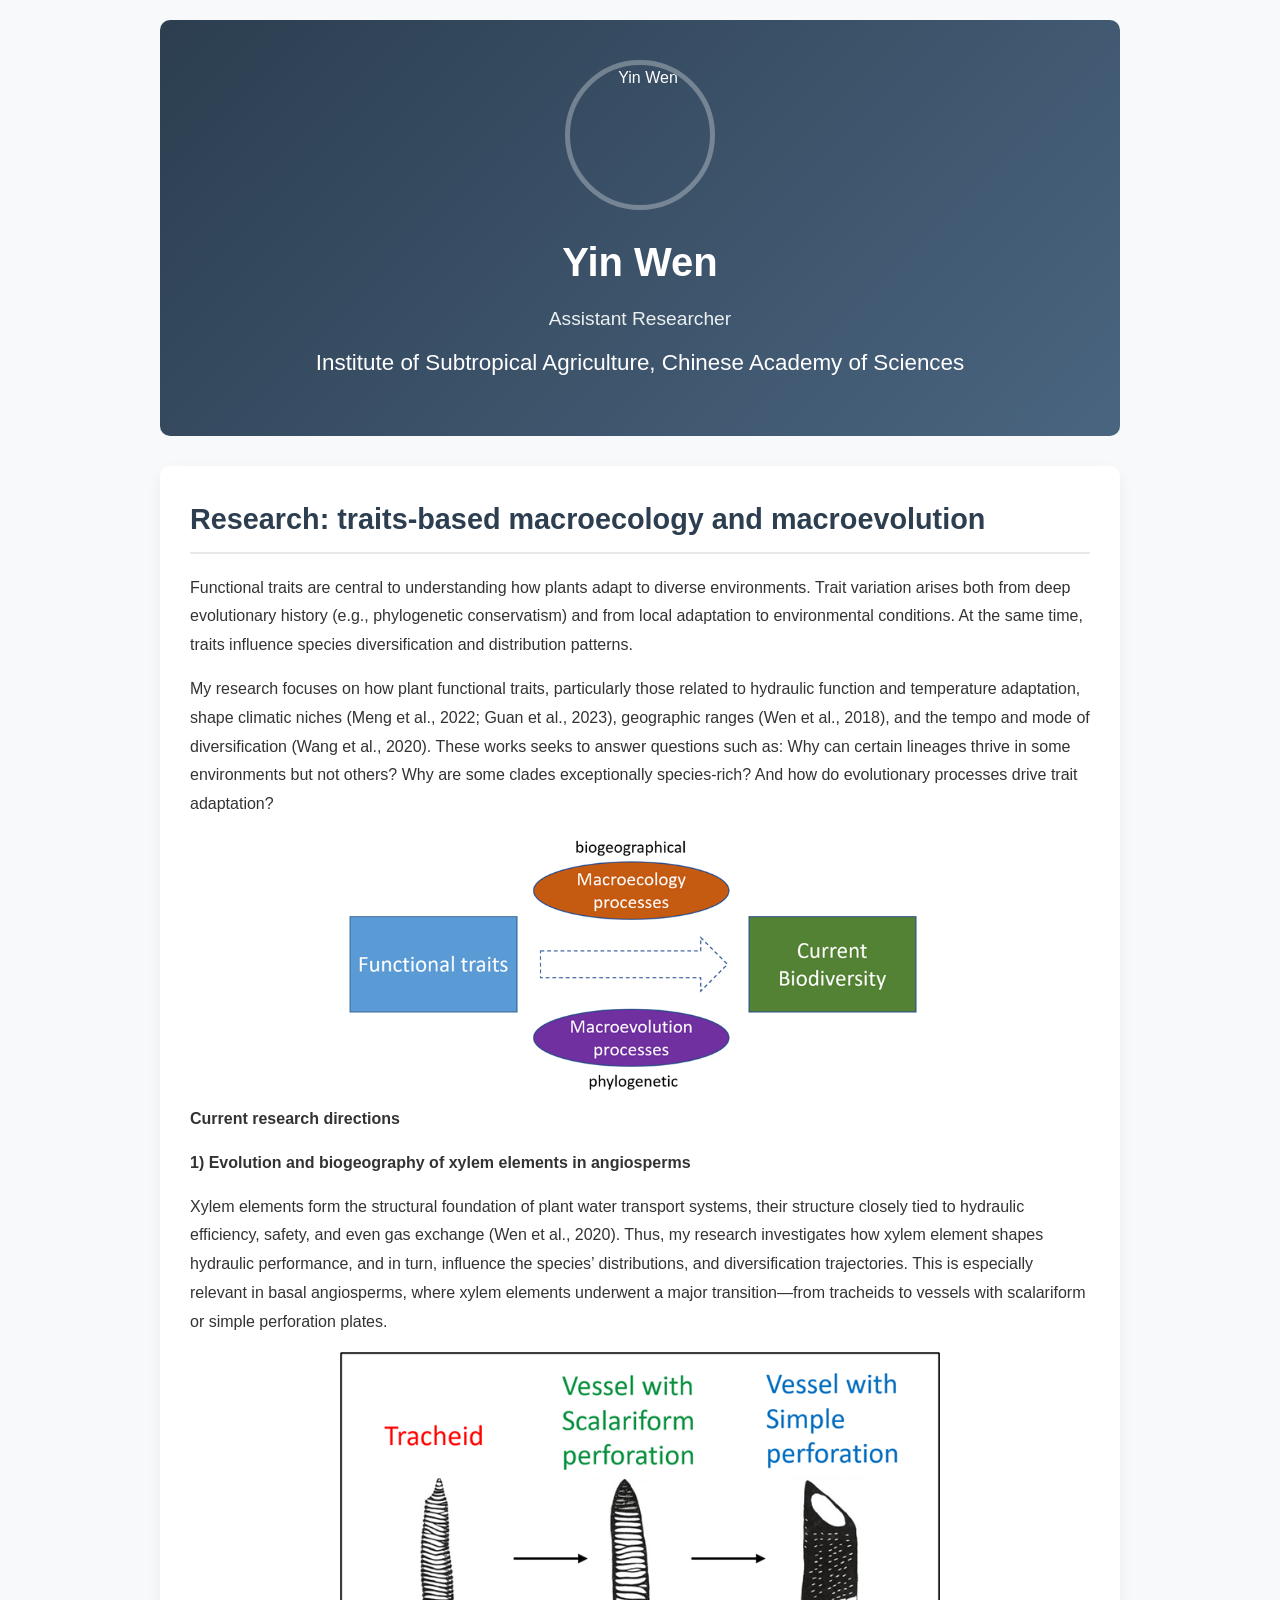
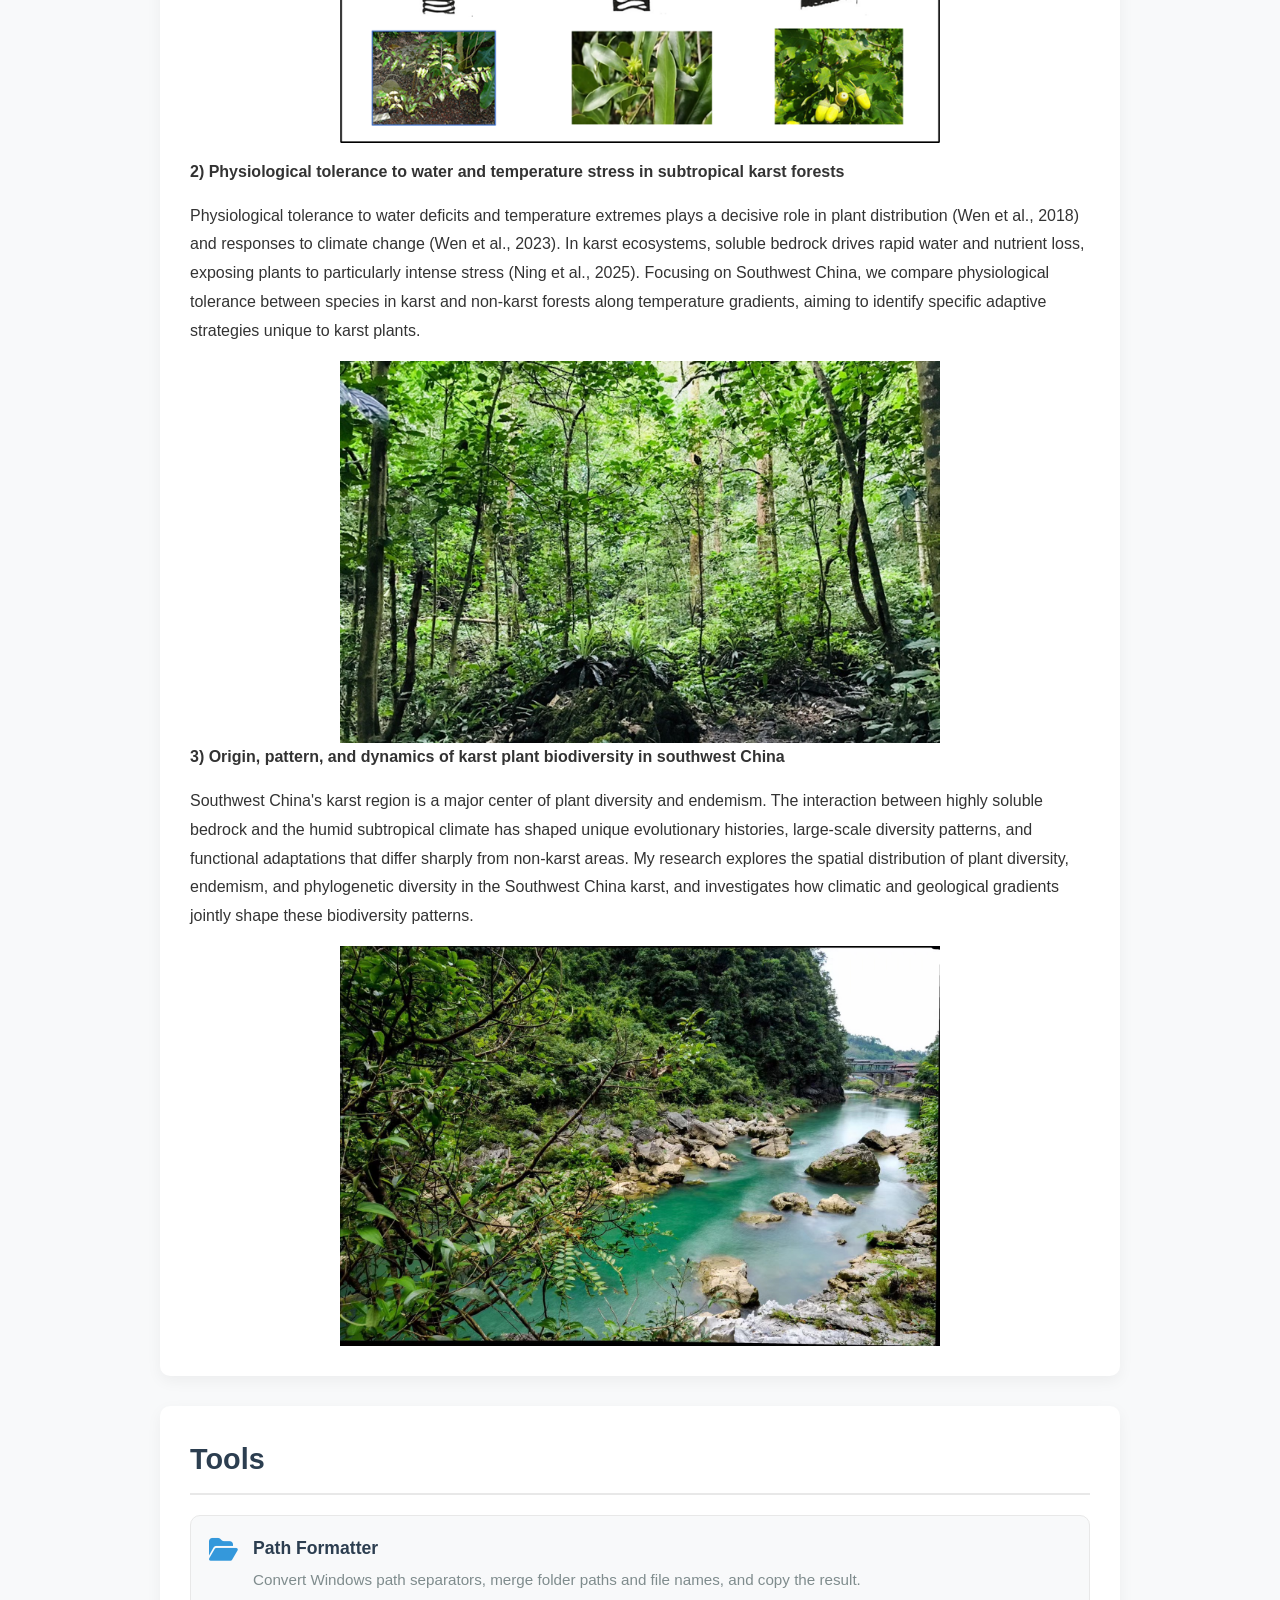
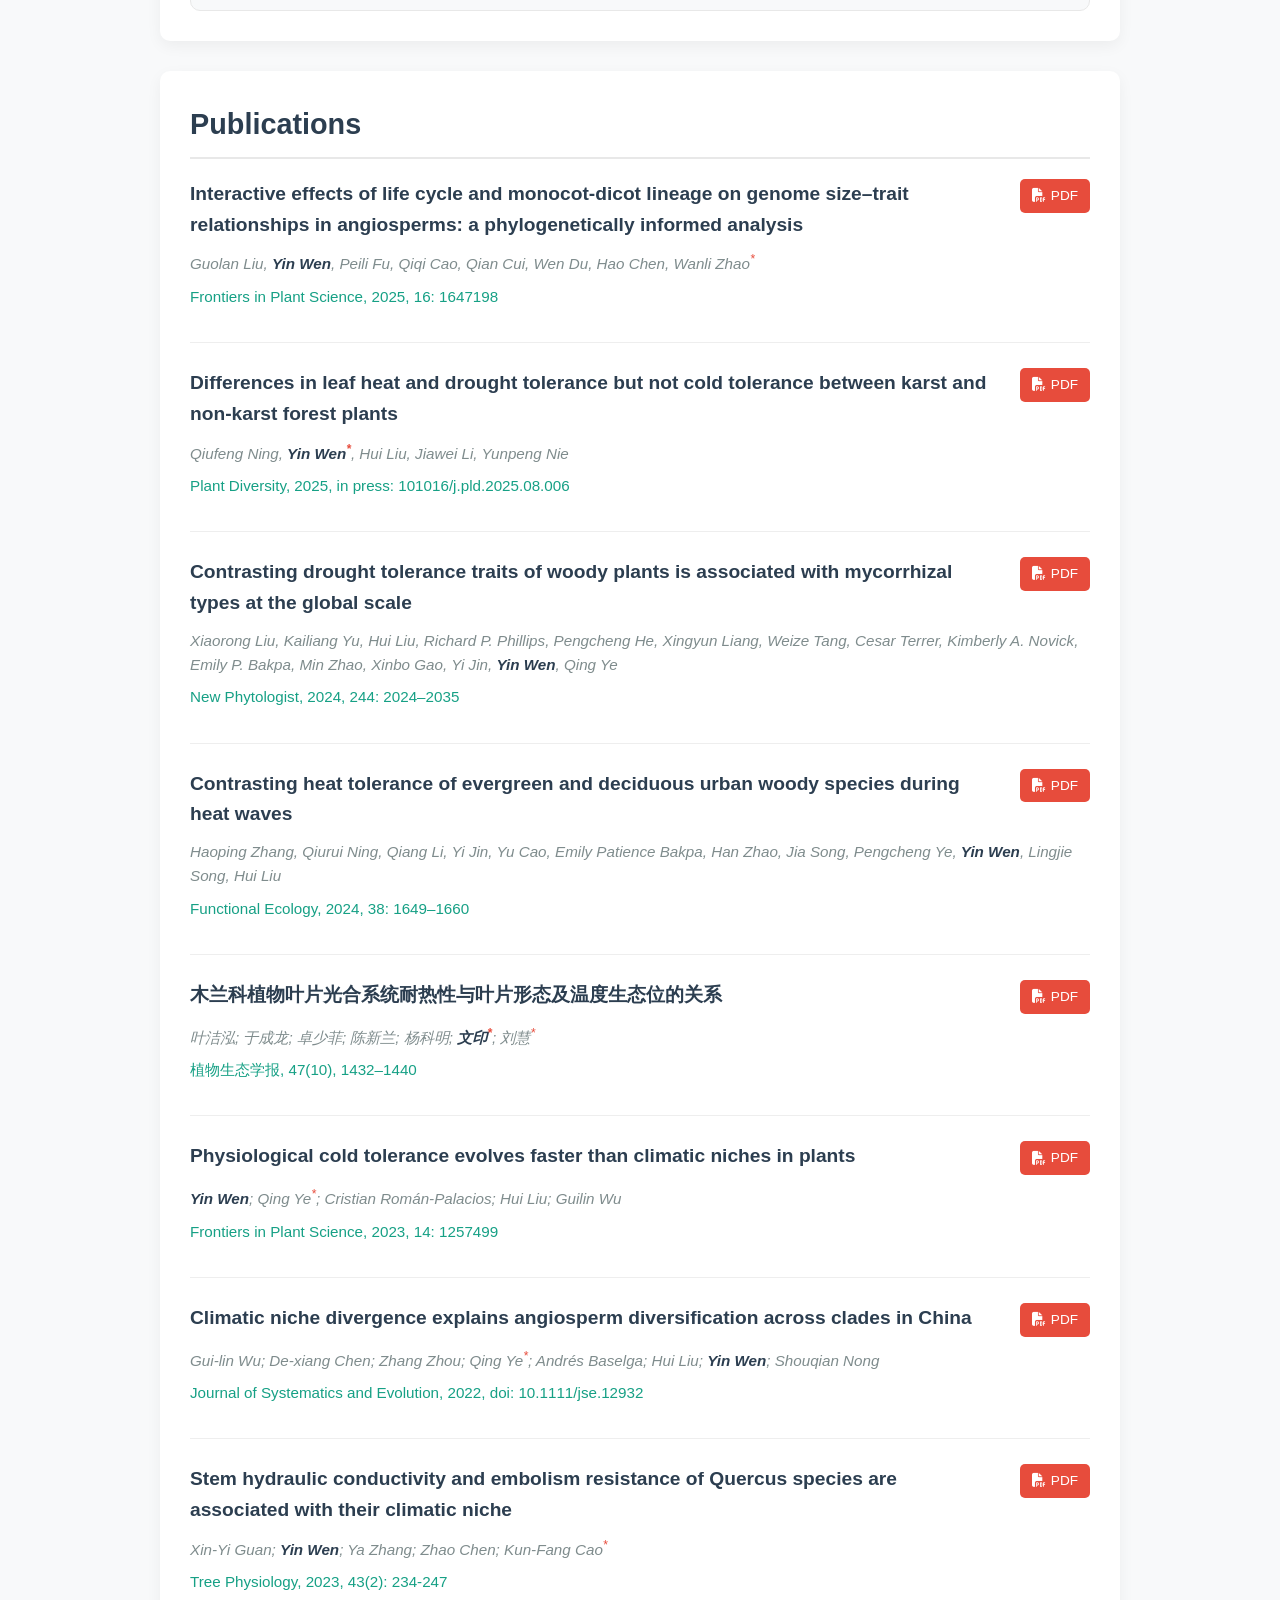
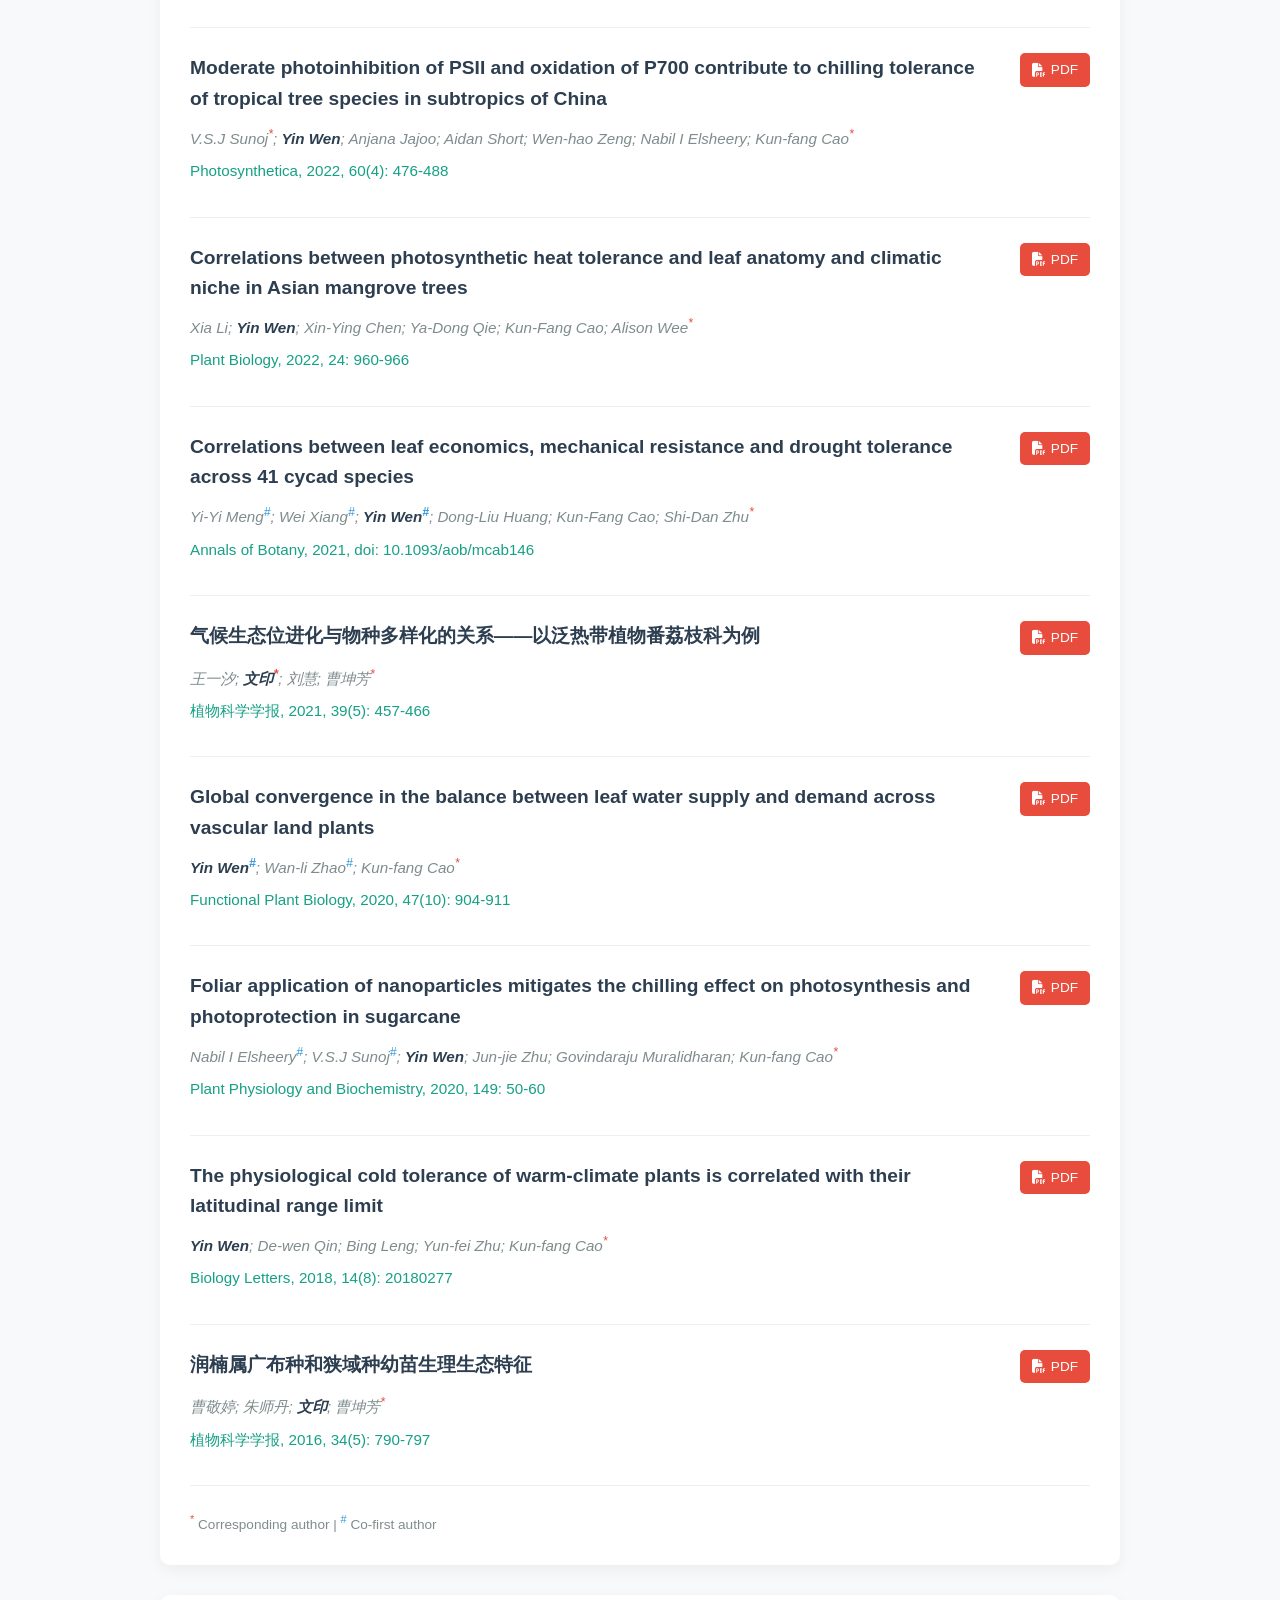
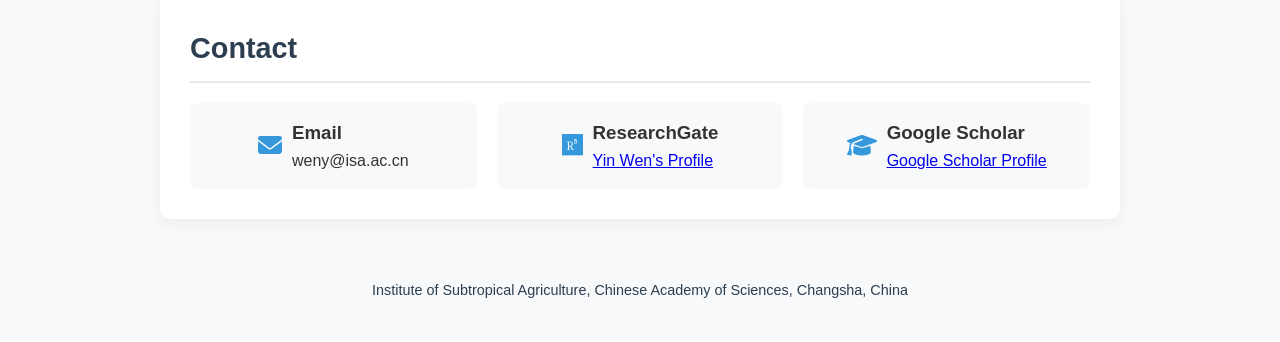
==== commit f8ad3d3e: "Add tools section and path formatter" ====
--- a/index.html
+++ b/index.html
@@ -293,6 +293,49 @@
             color: #7f8c8d;
             margin-top: 5px;
         }
+
+        .tools-list {
+            display: grid;
+            grid-template-columns: repeat(auto-fit, minmax(250px, 1fr));
+            gap: 18px;
+        }
+
+        .tool-item {
+            display: flex;
+            gap: 15px;
+            align-items: flex-start;
+            padding: 18px;
+            border: 1px solid #e8e8e8;
+            border-radius: 10px;
+            background: #f8f9fa;
+            color: #333;
+            text-decoration: none;
+            transition: all 0.3s ease;
+        }
+
+        .tool-item:hover {
+            border-color: #3498db;
+            box-shadow: 0 8px 20px rgba(52, 152, 219, 0.12);
+            transform: translateY(-2px);
+        }
+
+        .tool-item-icon {
+            color: #3498db;
+            font-size: 1.6rem;
+            line-height: 1;
+            padding-top: 3px;
+        }
+
+        .tool-item h3 {
+            color: #2c3e50;
+            margin-bottom: 6px;
+            font-size: 1.1rem;
+        }
+
+        .tool-item p {
+            color: #7f8c8d;
+            font-size: 0.95rem;
+        }
     </style>
 </head>
 <body>
@@ -327,6 +370,21 @@
 
             </div>
         </section>
+
+        <section class="section" id="tools">
+            <h2>Tools</h2>
+            <div class="tools-list">
+                <a class="tool-item" href="tools/path-tool/">
+                    <div class="tool-item-icon">
+                        <i class="fas fa-folder-open"></i>
+                    </div>
+                    <div>
+                        <h3>Path Formatter</h3>
+                        <p>Convert Windows path separators, merge folder paths and file names, and copy the result.</p>
+                    </div>
+                </a>
+            </div>
+        </section>
         
         <section class="section">
             <h2>Publications</h2>
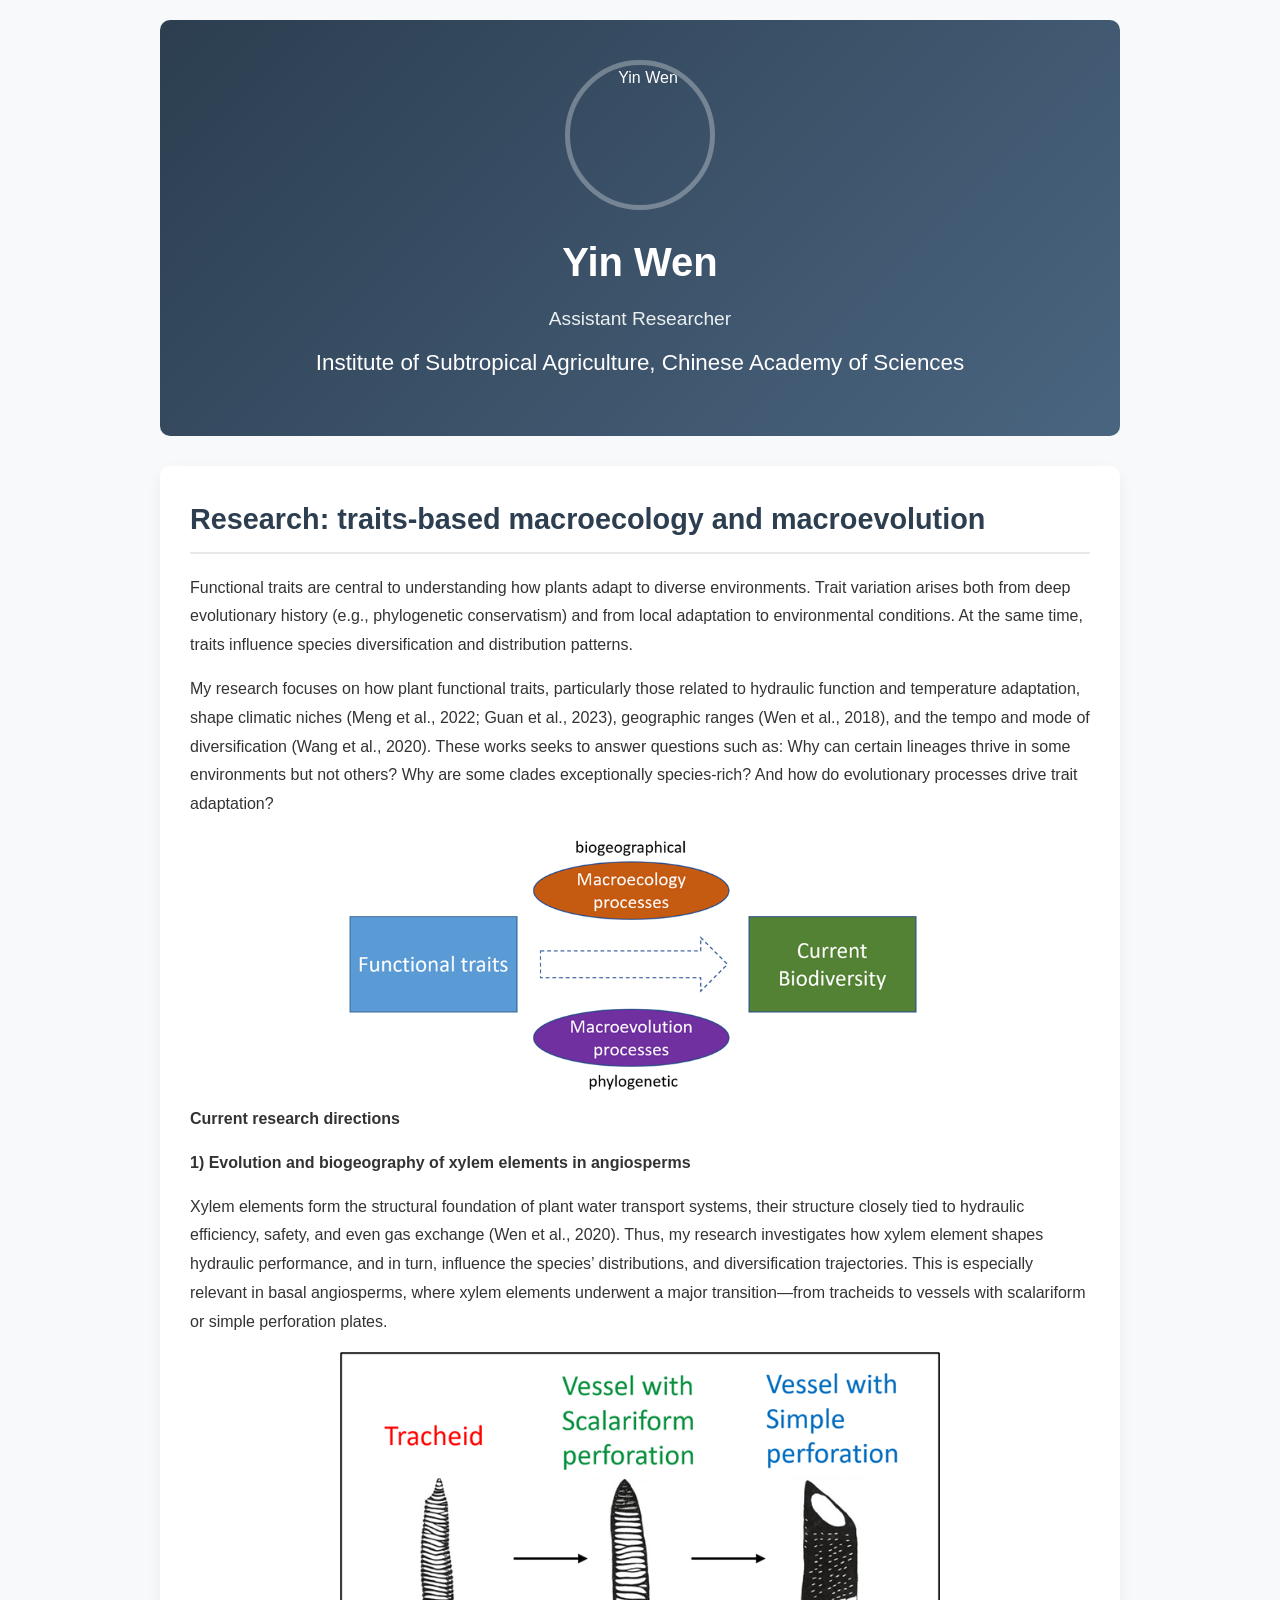
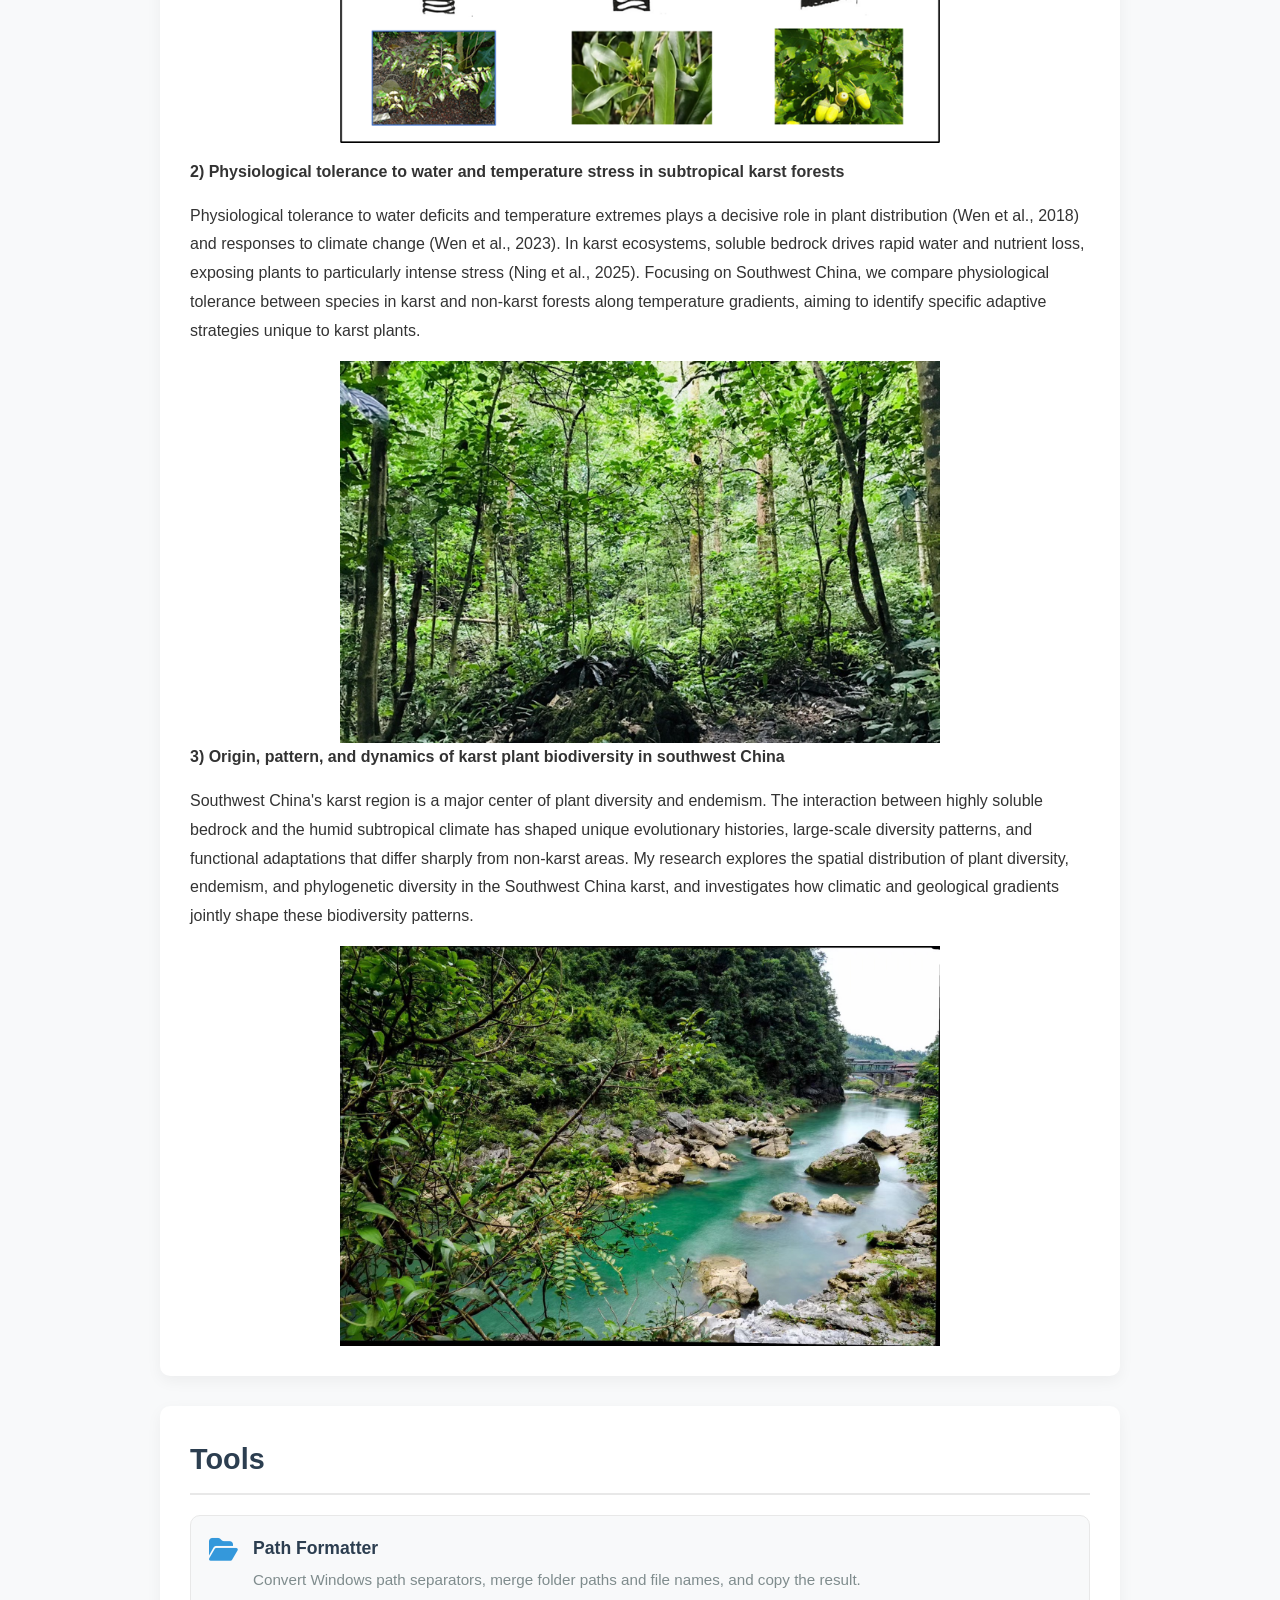
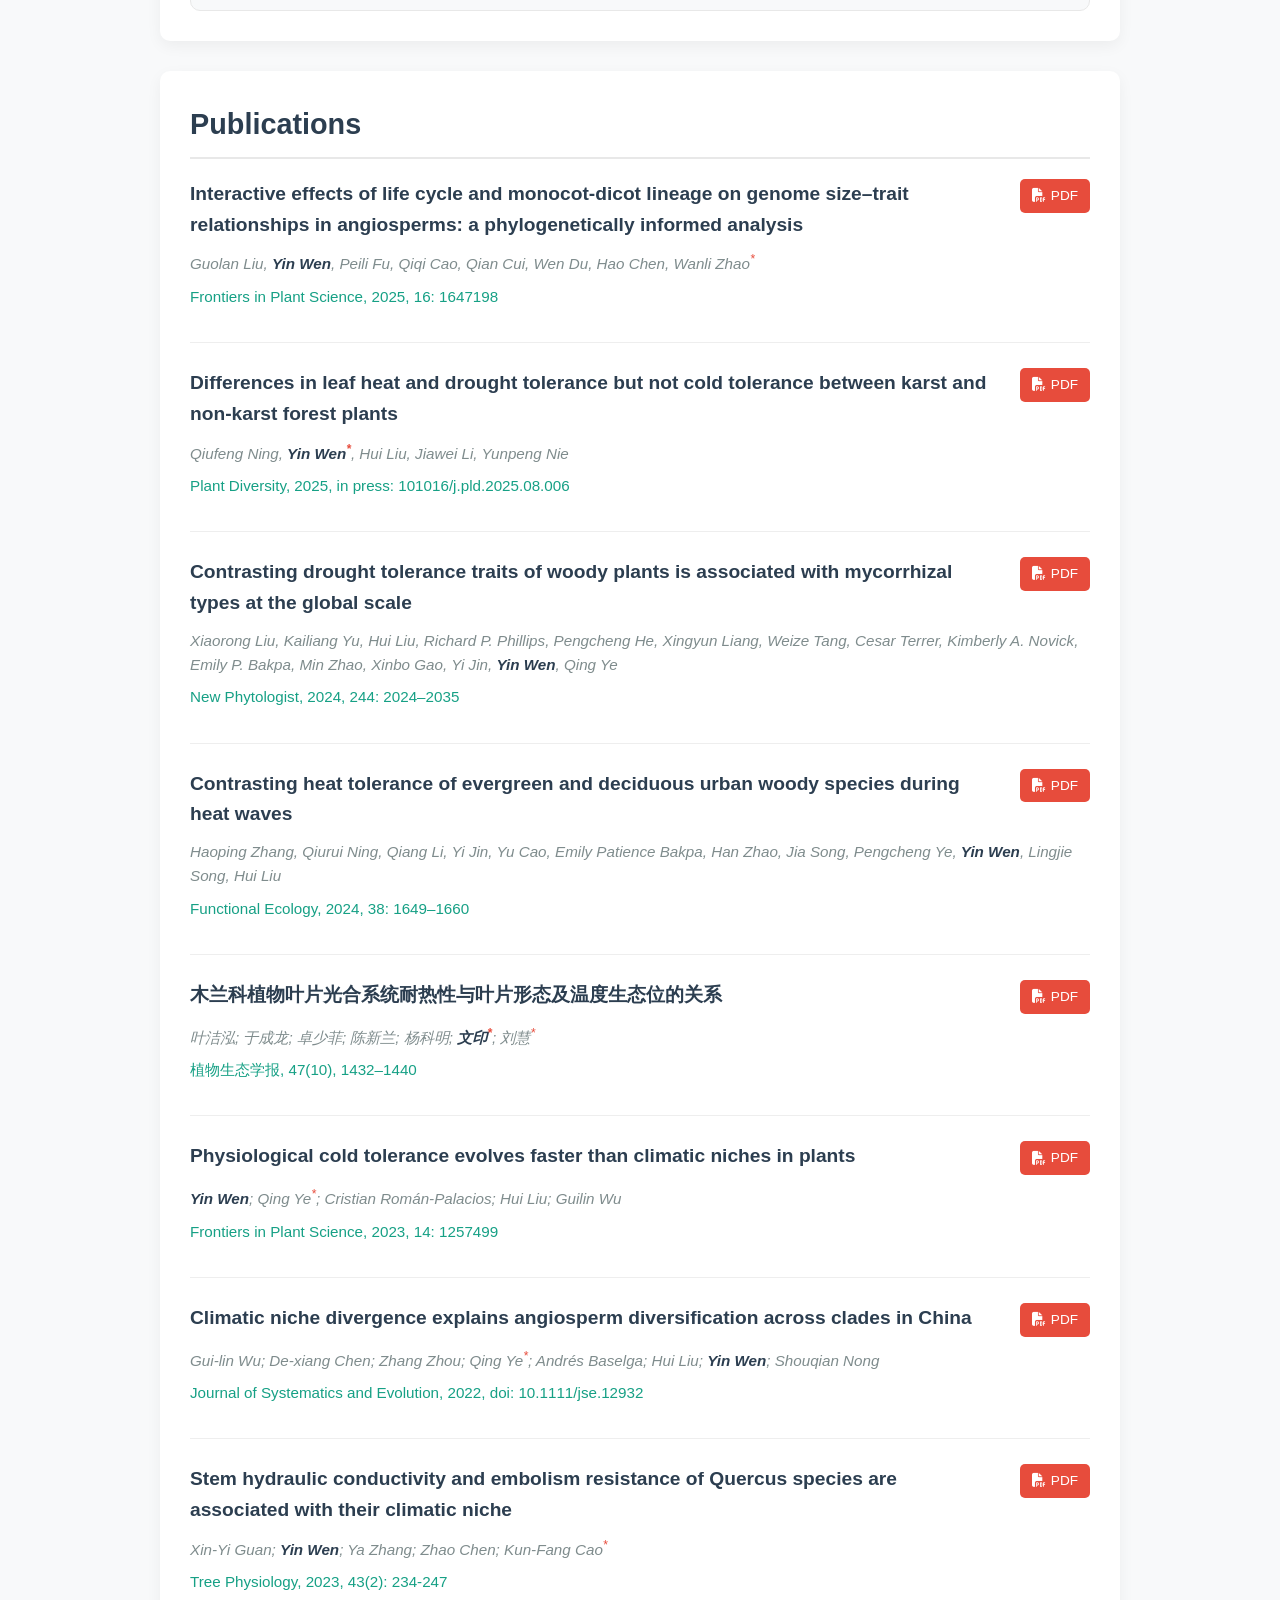
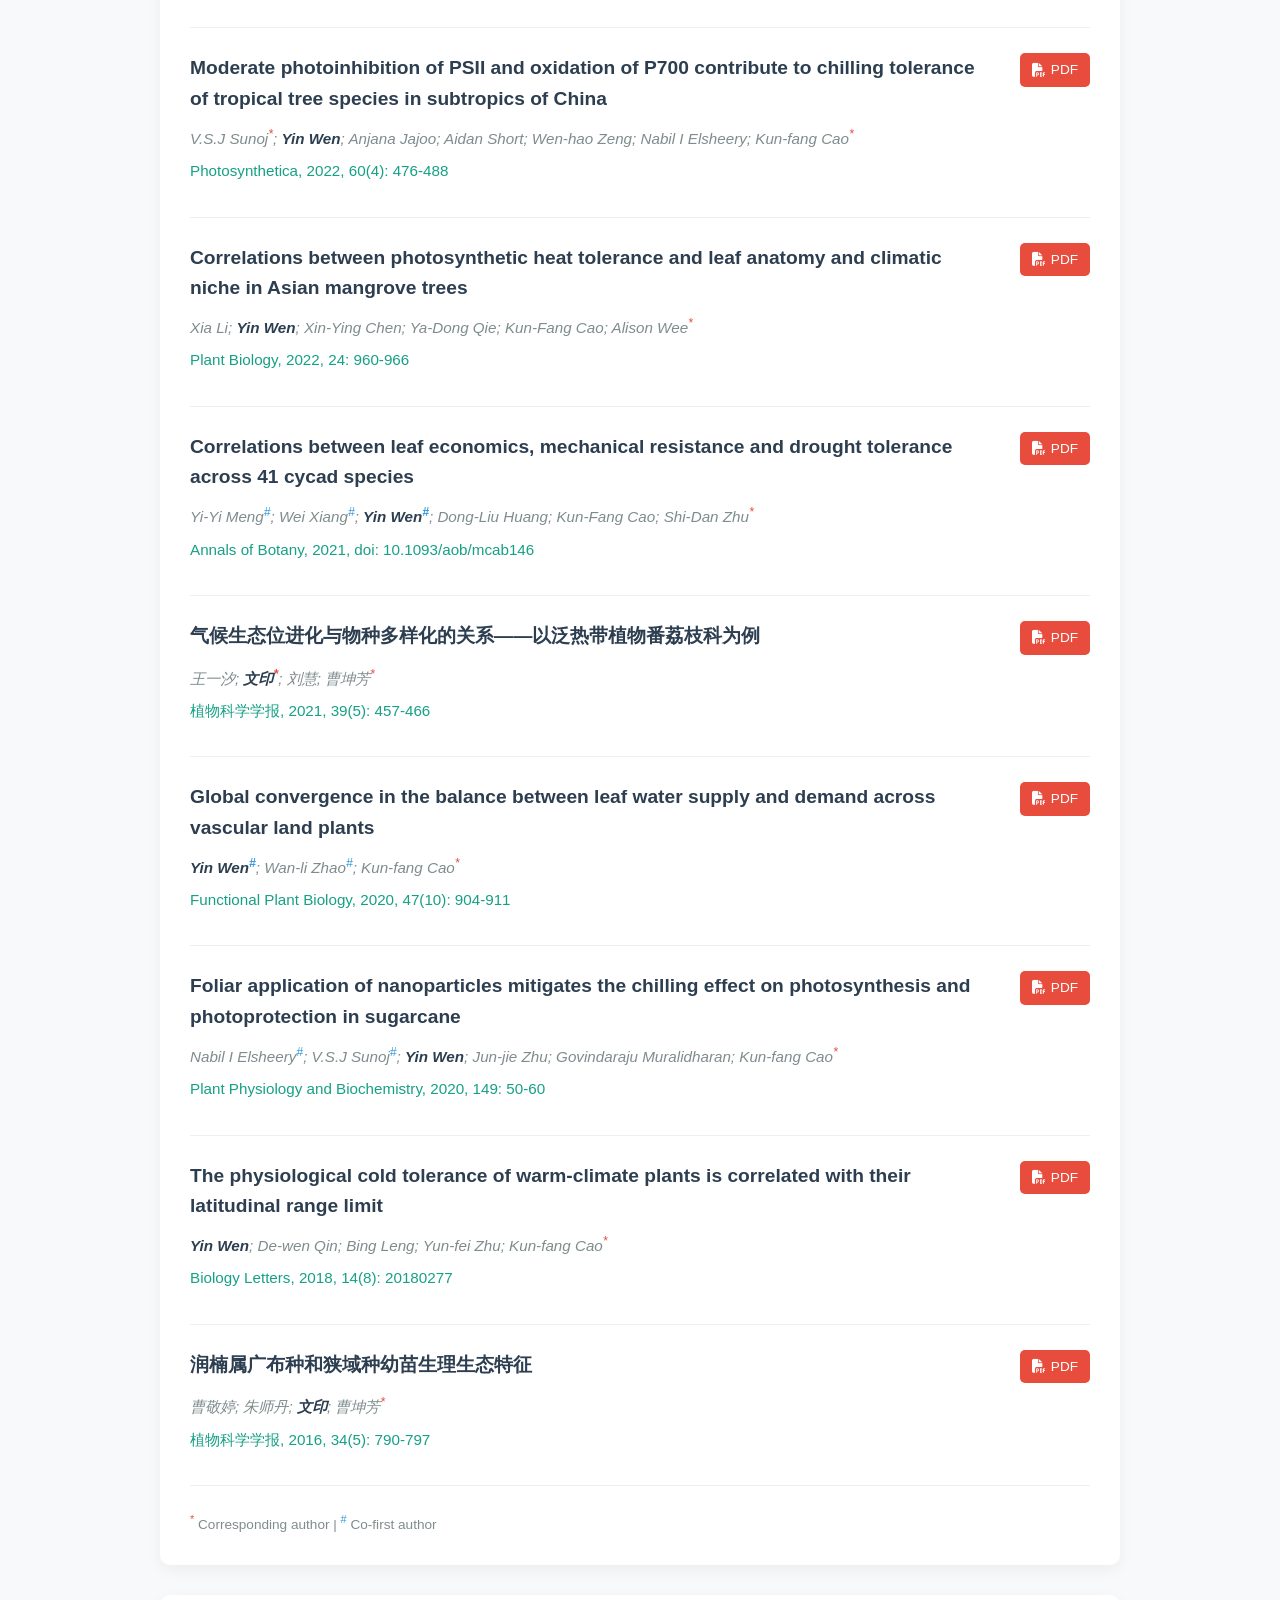
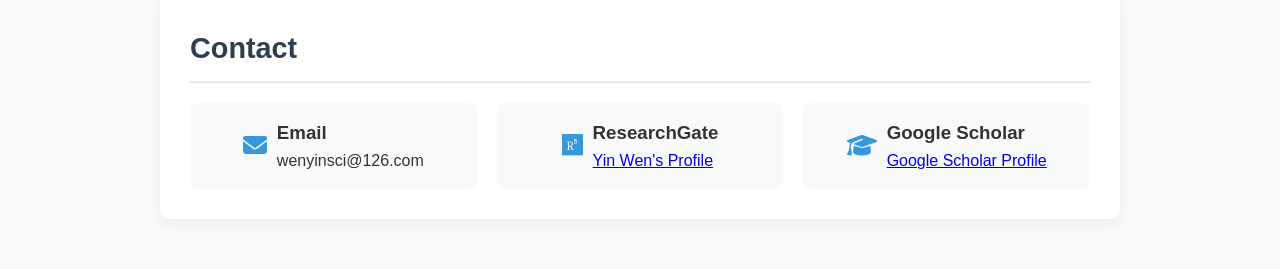
==== commit a031d012: "Update contact email and footer" ====
--- a/index.html
+++ b/index.html
@@ -645,7 +645,7 @@
             </div>
             <div>
                 <h3>Email</h3>
-                <p>weny@isa.ac.cn</p>
+                <p>wenyinsci@126.com</p>
             </div>
         </div>
 
@@ -676,9 +676,6 @@
     </div>
 </section>
 
-        <footer>
-            <p class="institution-footer">Institute of Subtropical Agriculture, Chinese Academy of Sciences, Changsha, China</p>
-        </footer>
     </div>
 </body>
 </html>
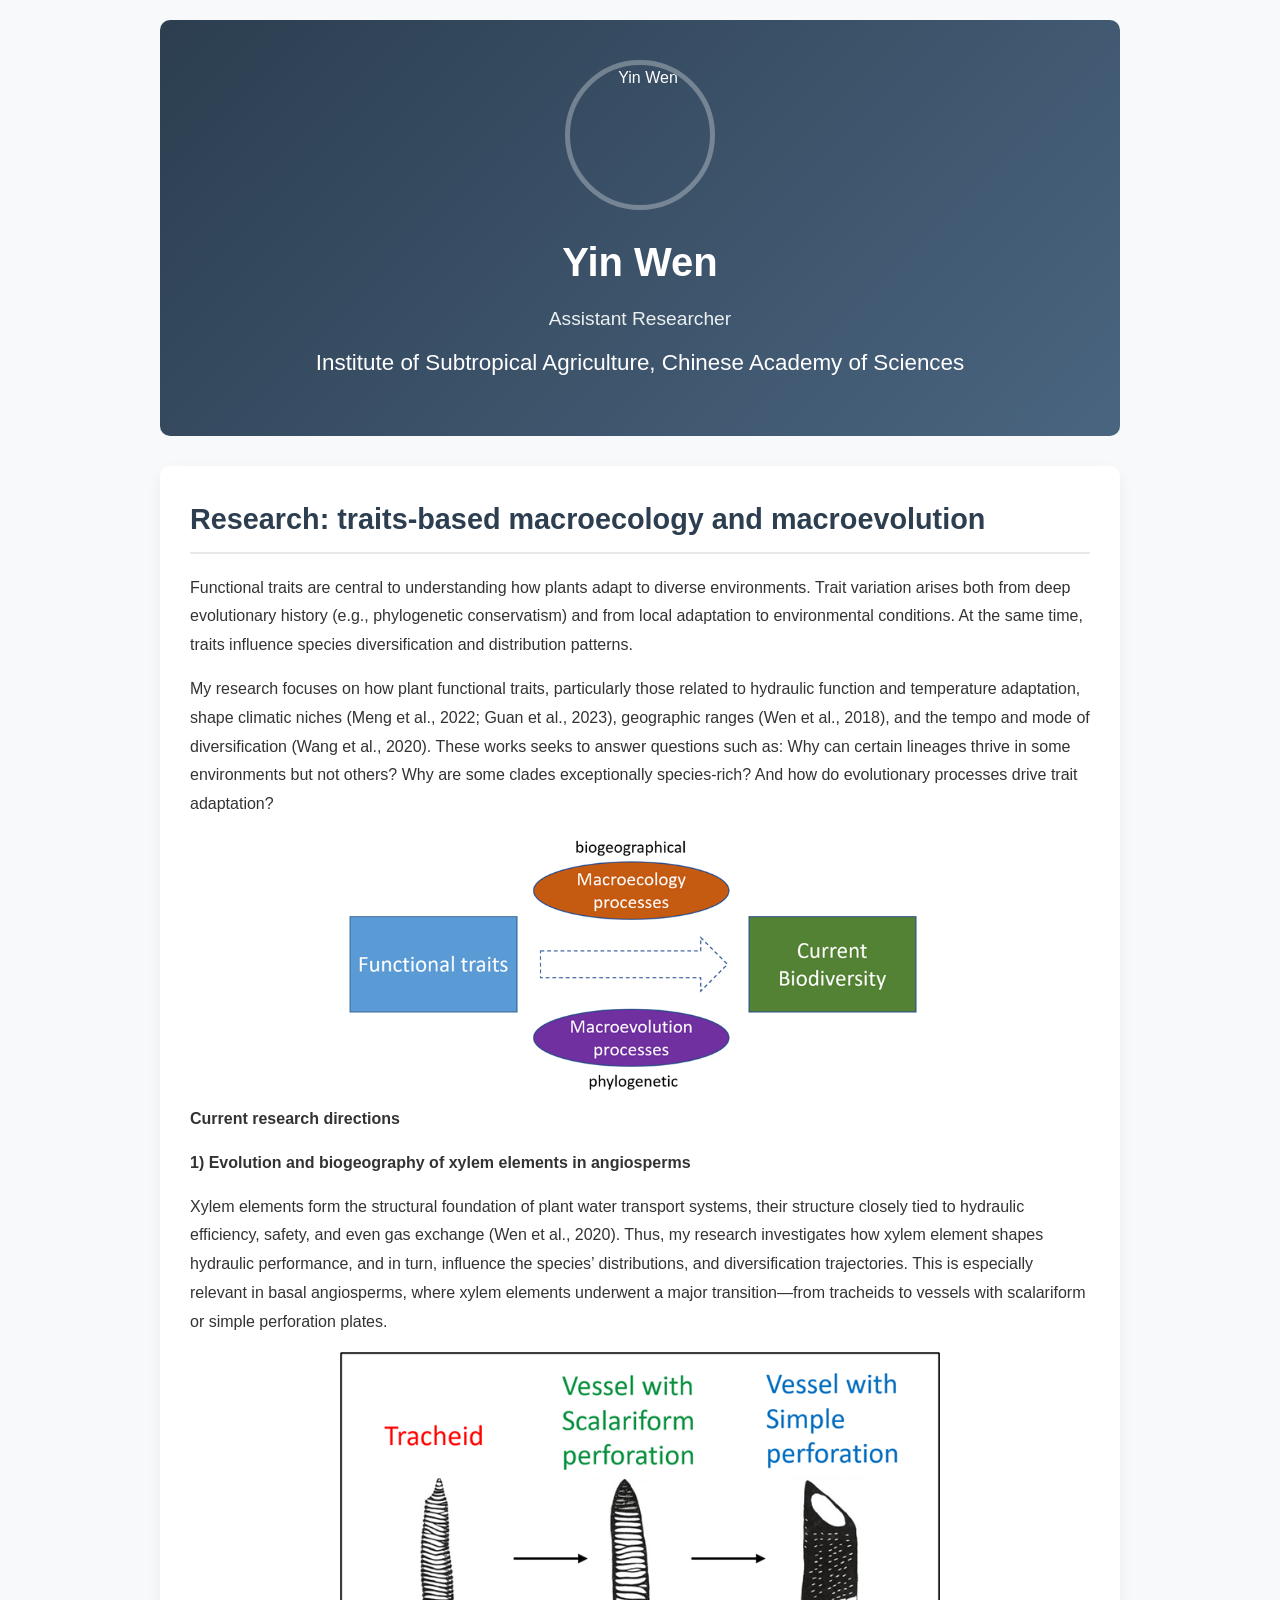
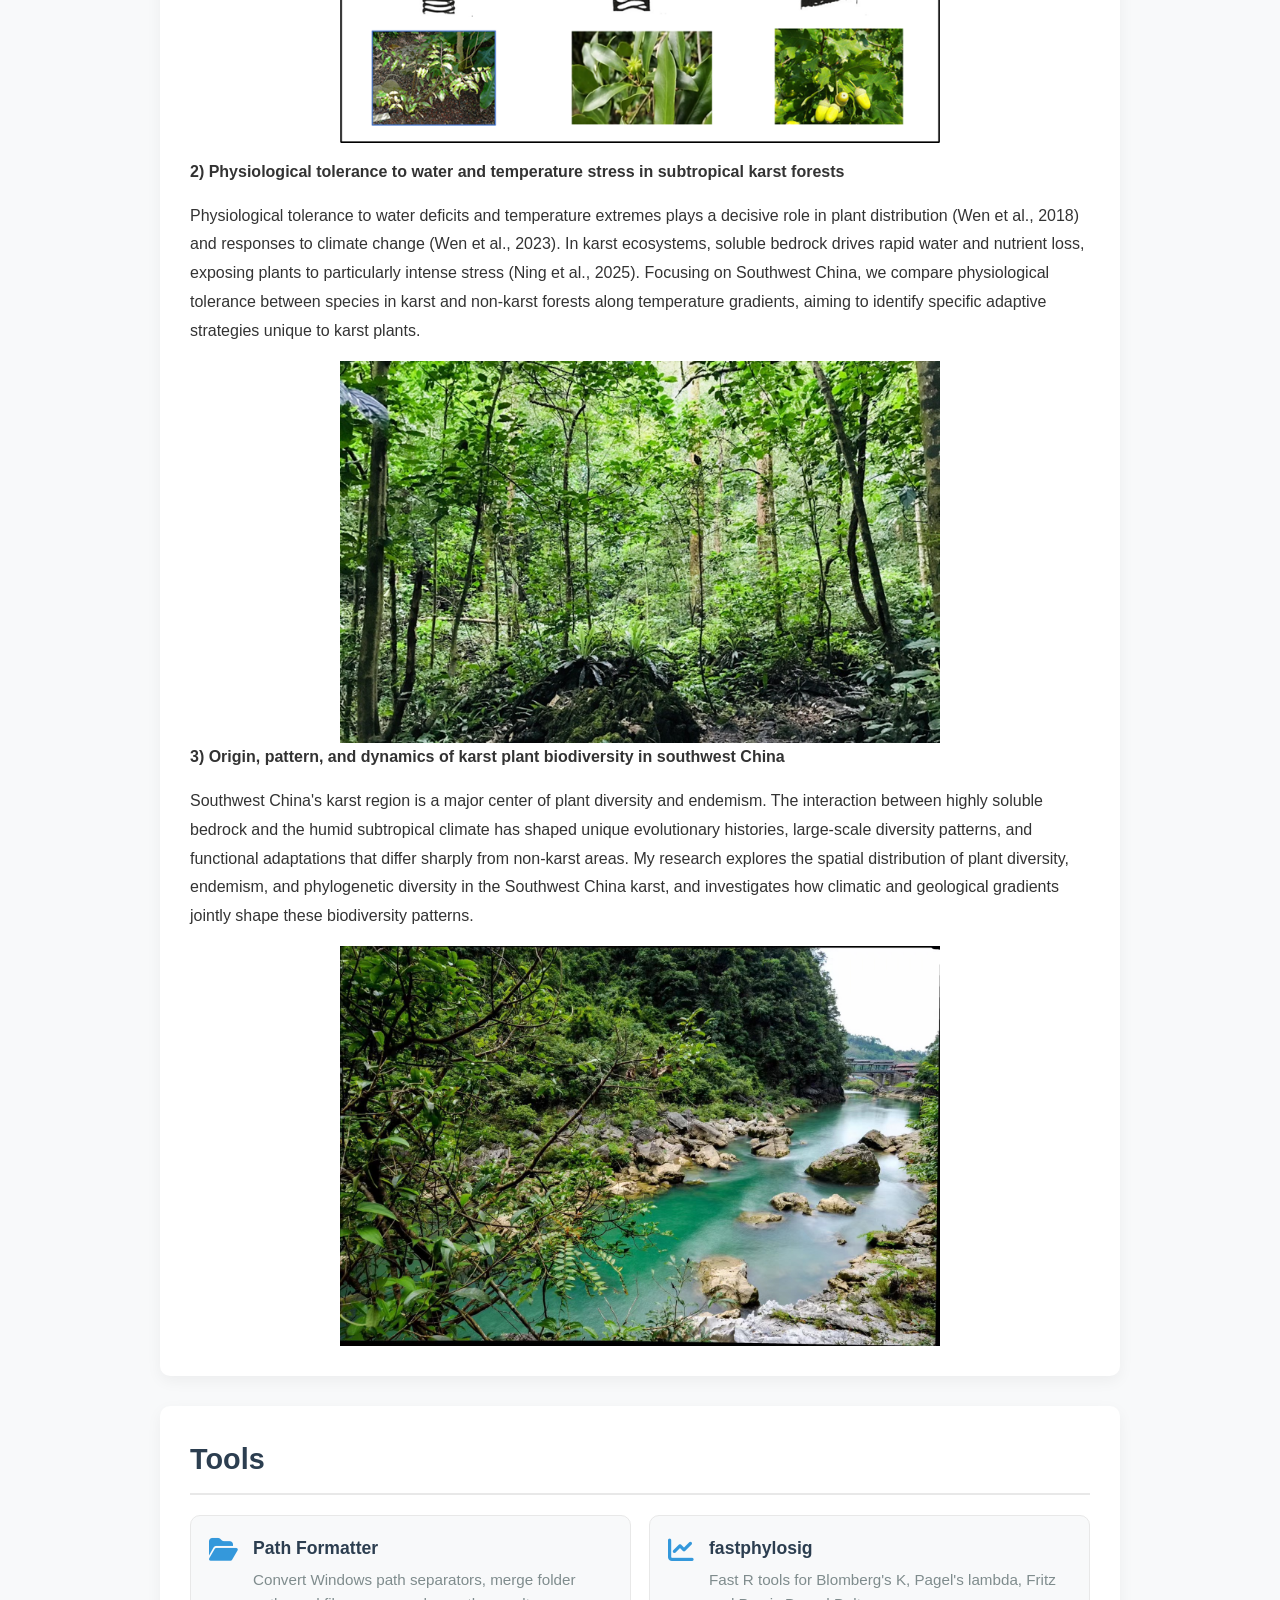
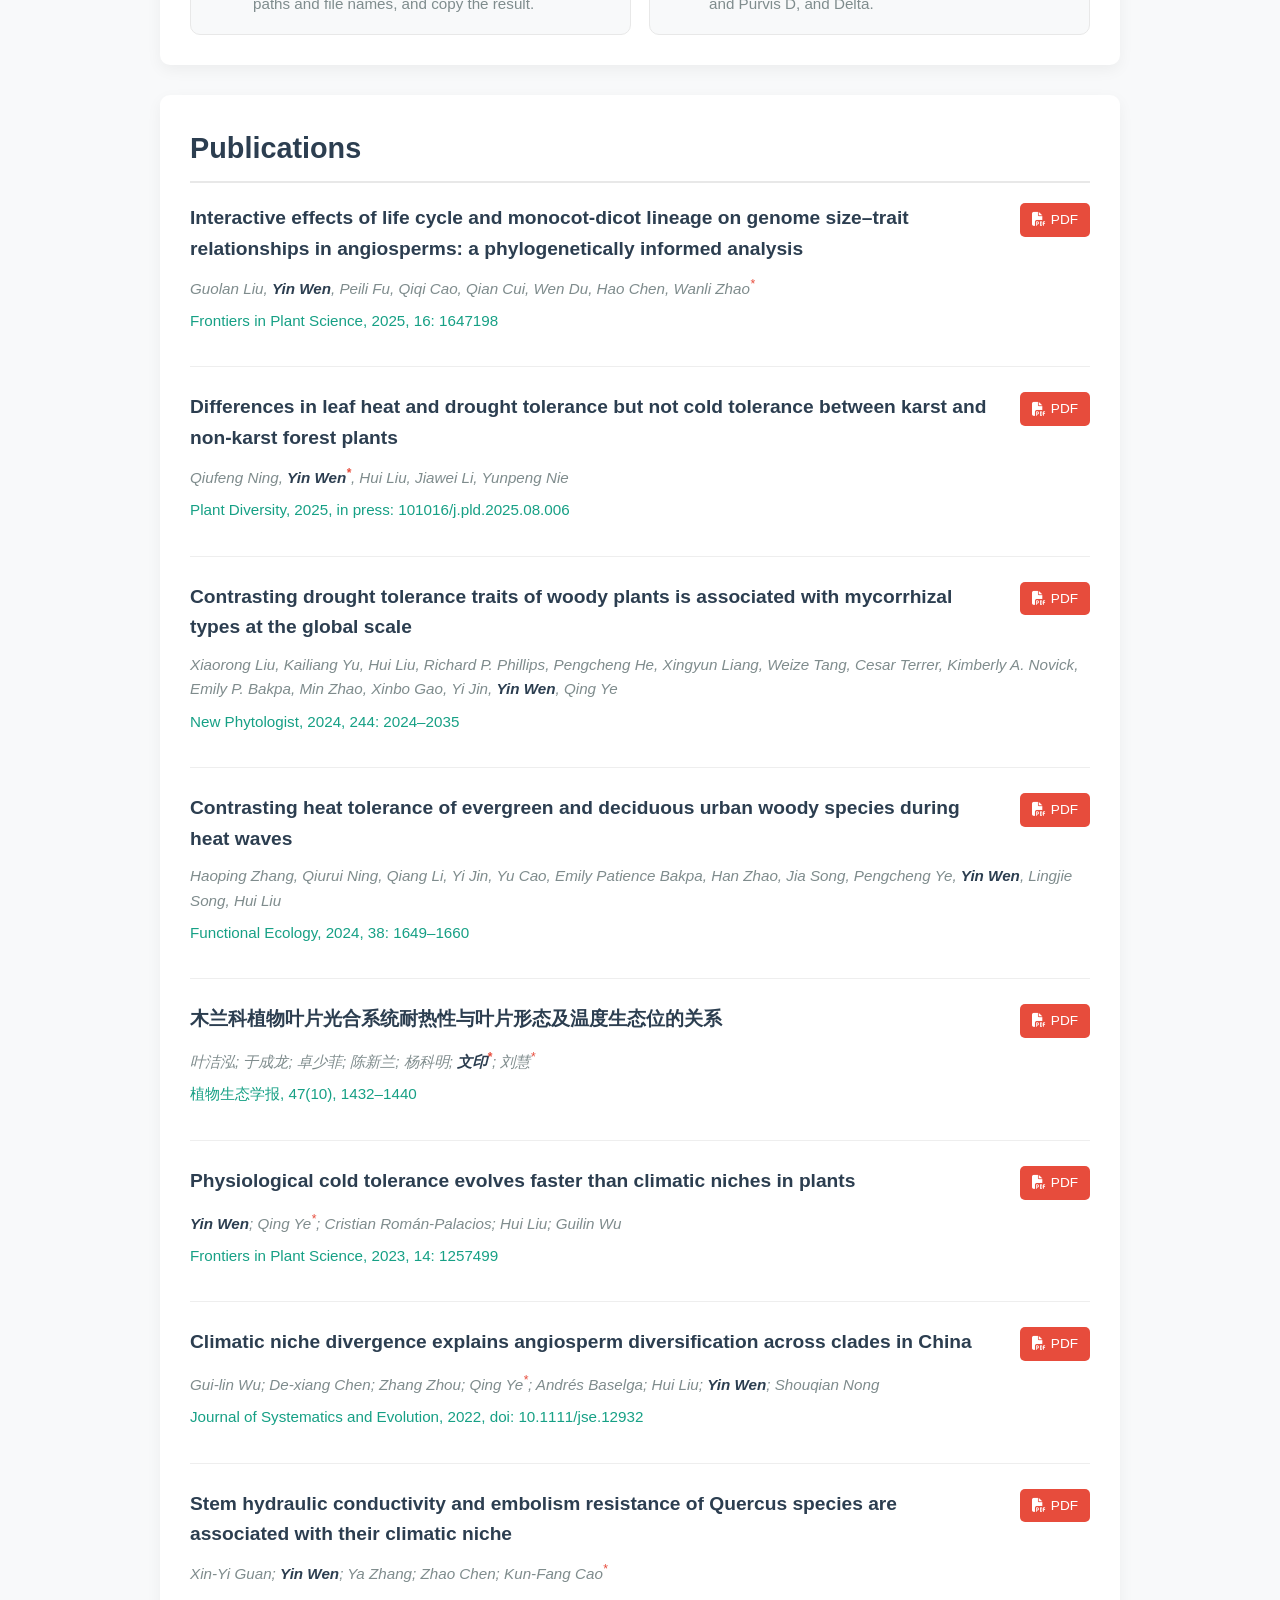
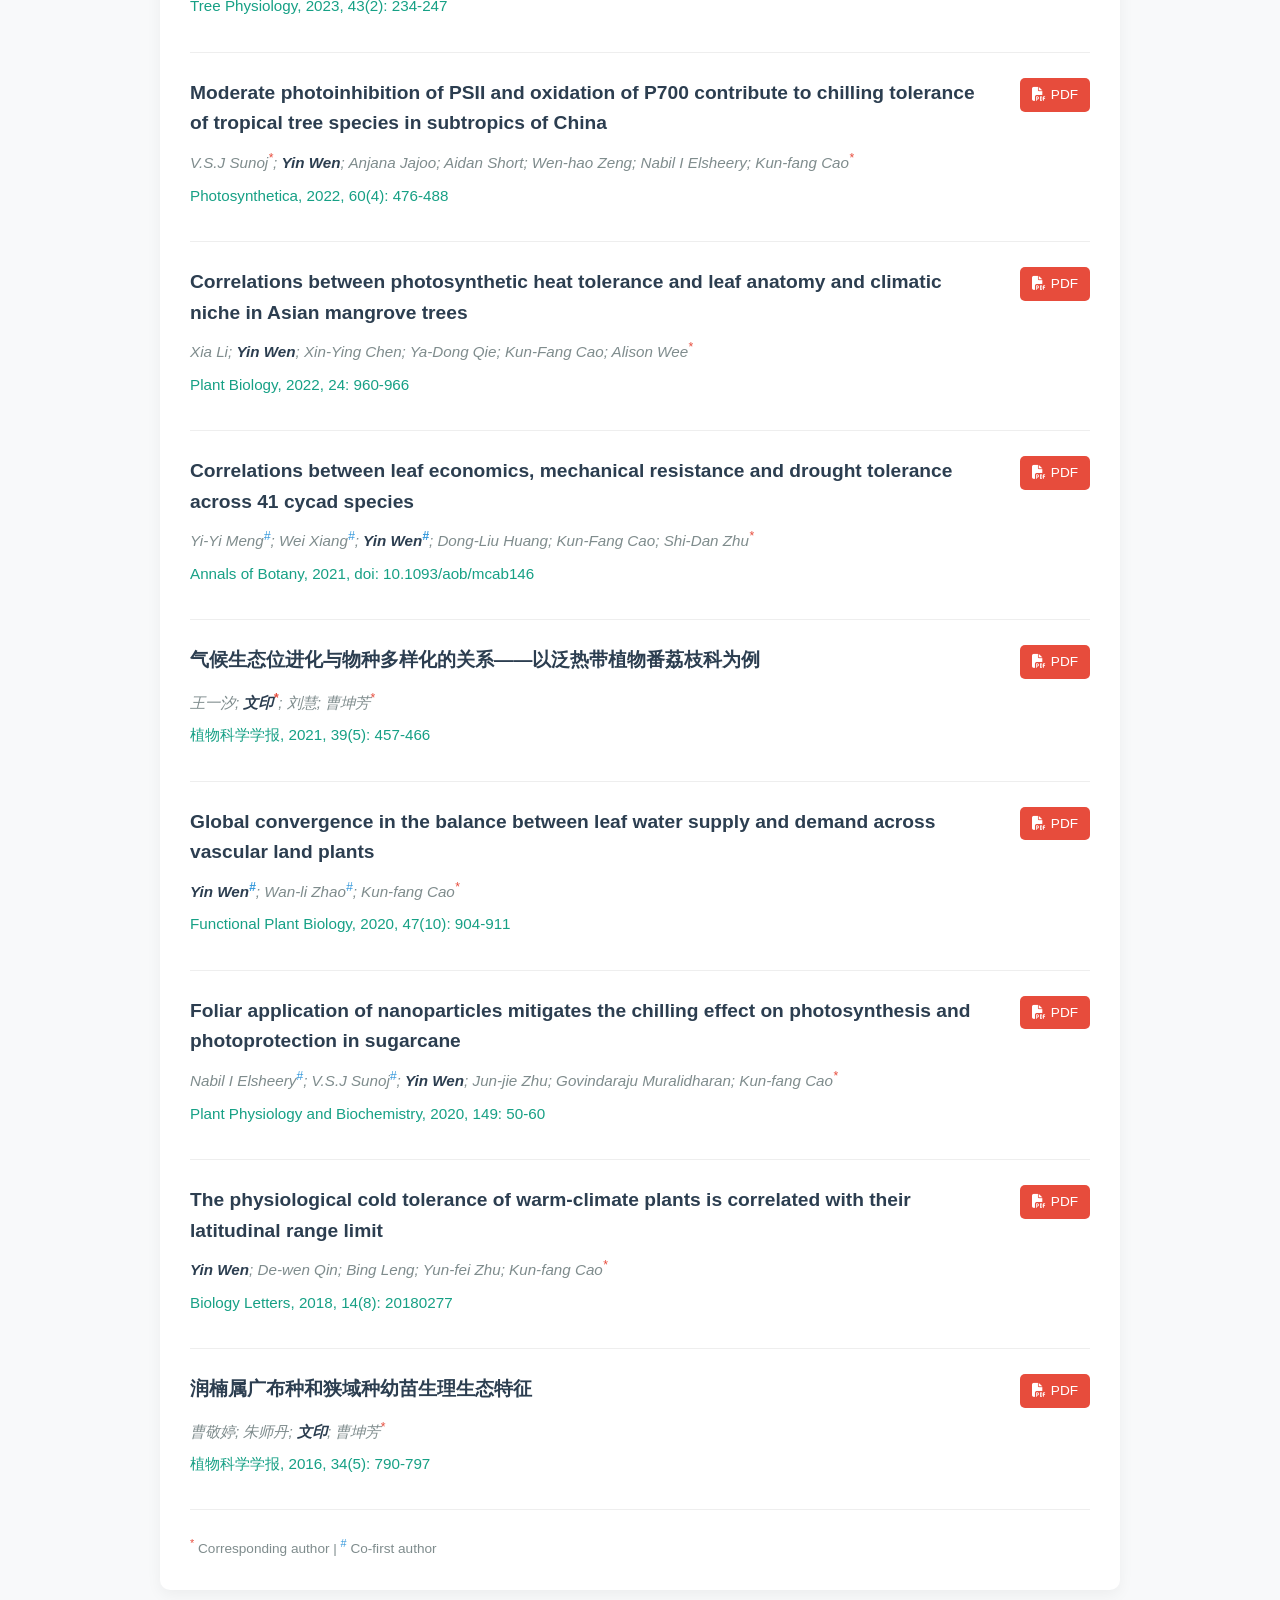
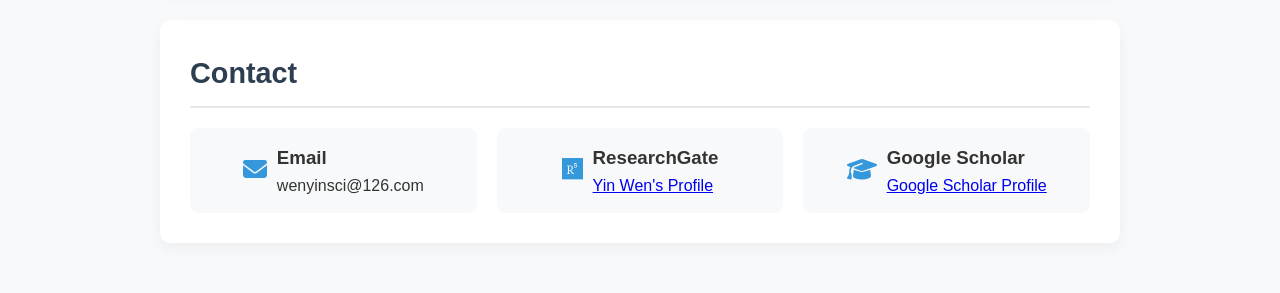
==== commit 13d8b258: "Add fastphylosig to Tools" ====
--- a/index.html
+++ b/index.html
@@ -383,6 +383,15 @@
                         <p>Convert Windows path separators, merge folder paths and file names, and copy the result.</p>
                     </div>
                 </a>
+                <a class="tool-item" href="https://yinwen-ecology.github.io/fastphylosig/" target="_blank" rel="noopener noreferrer">
+                    <div class="tool-item-icon">
+                        <i class="fas fa-chart-line"></i>
+                    </div>
+                    <div>
+                        <h3>fastphylosig</h3>
+                        <p>Fast R tools for Blomberg's K, Pagel's lambda, Fritz and Purvis D, and Delta.</p>
+                    </div>
+                </a>
             </div>
         </section>
         
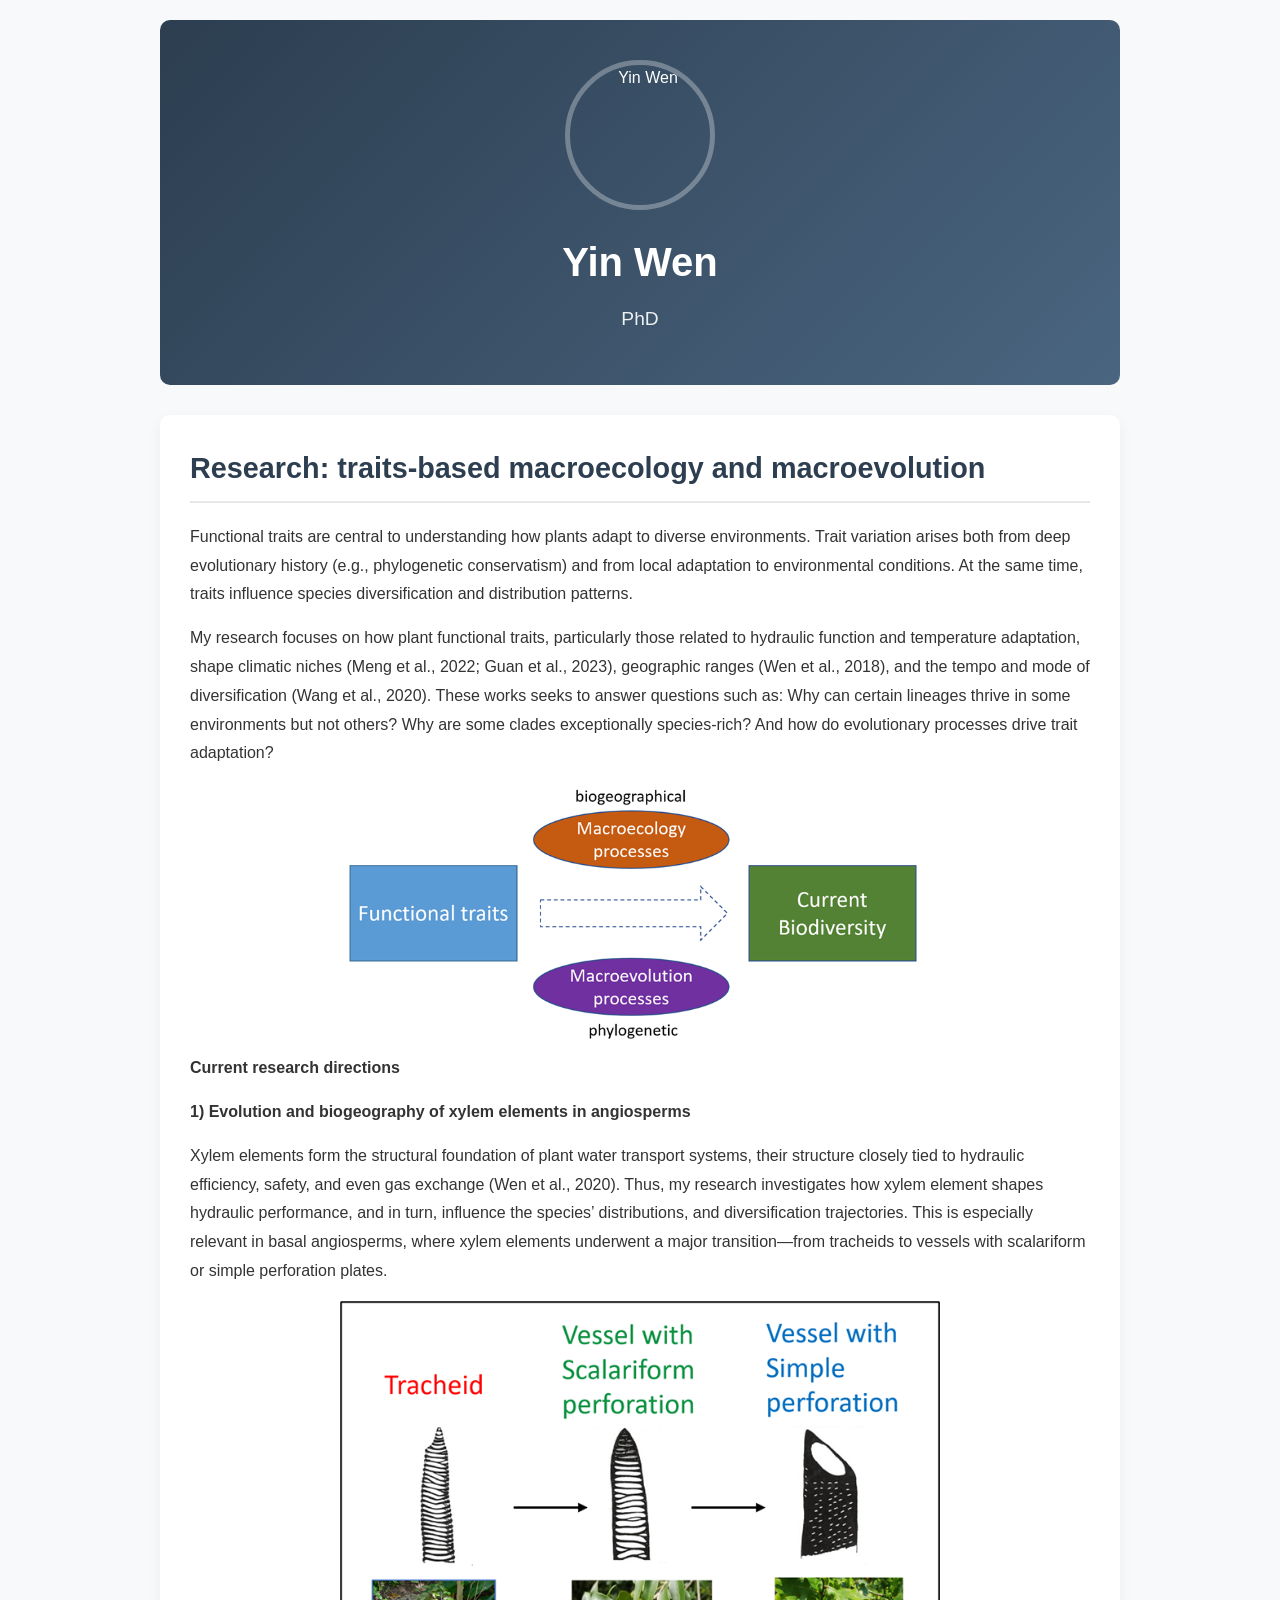
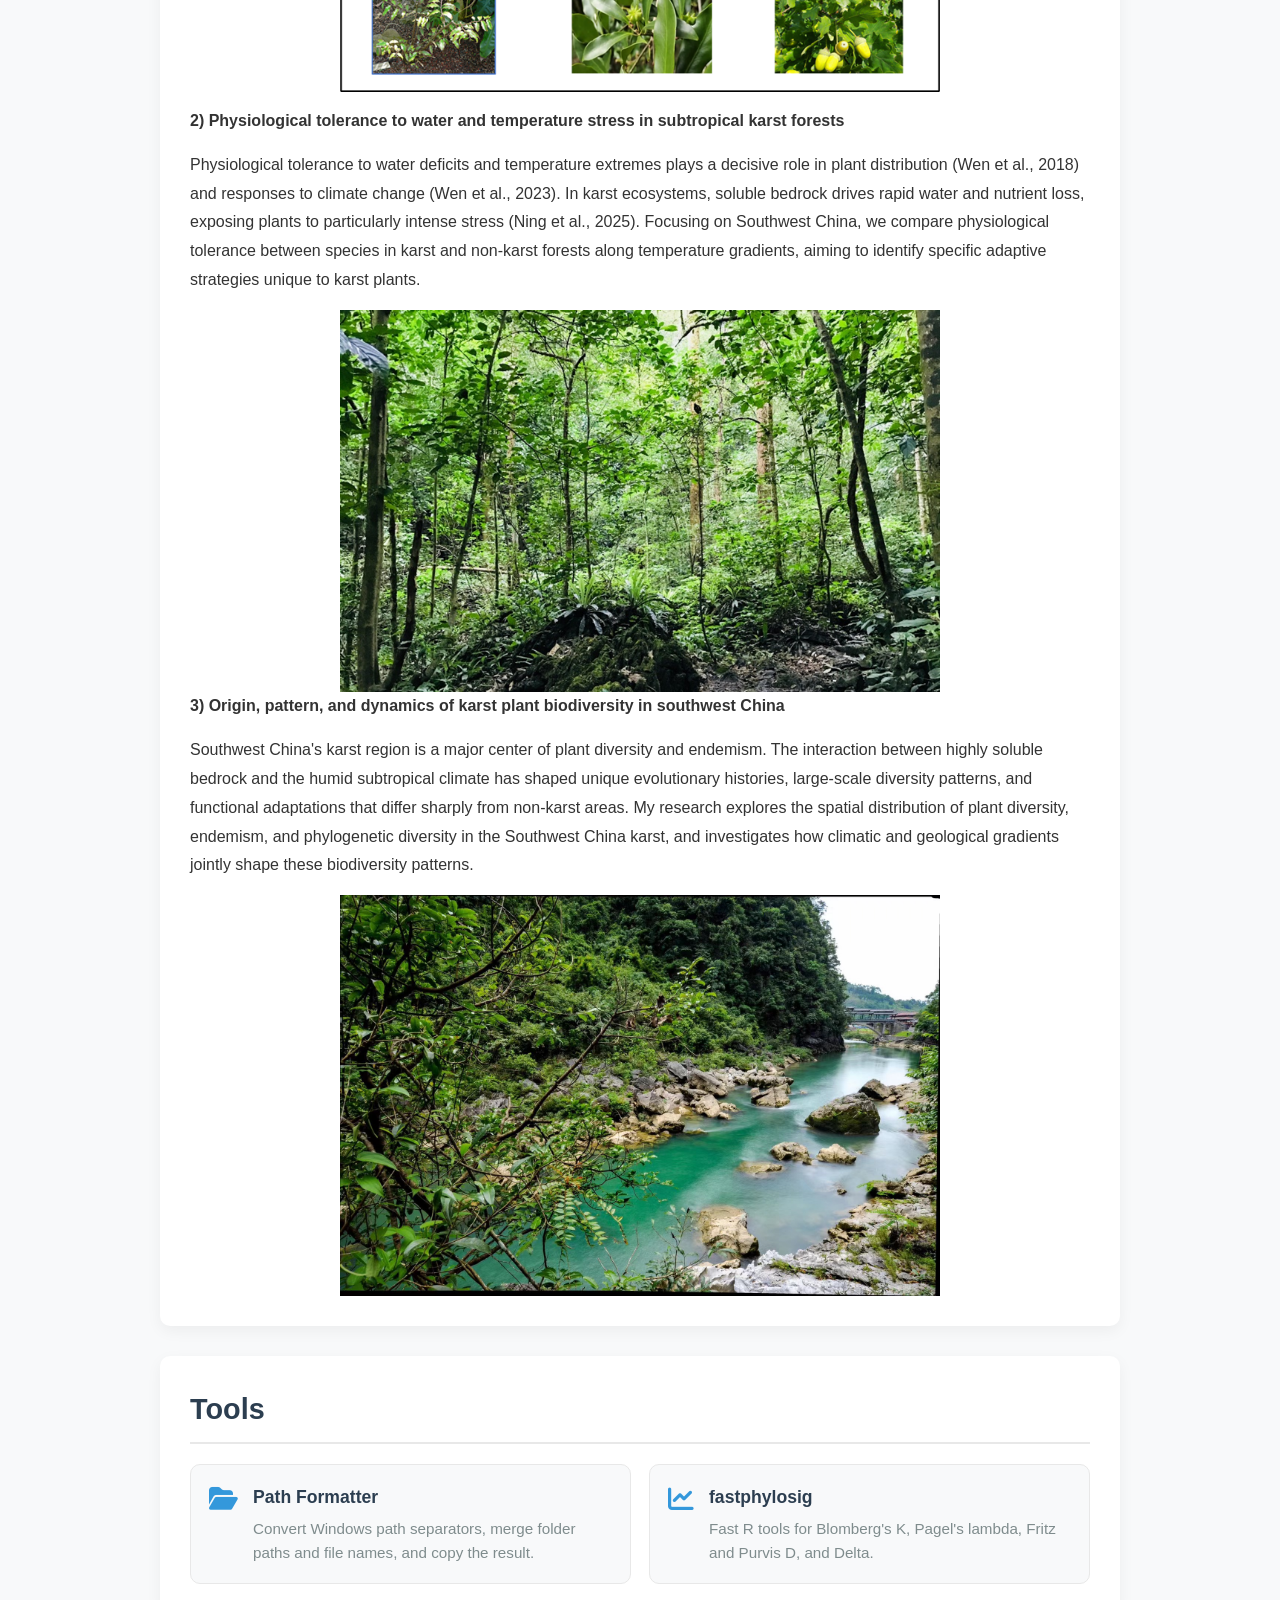
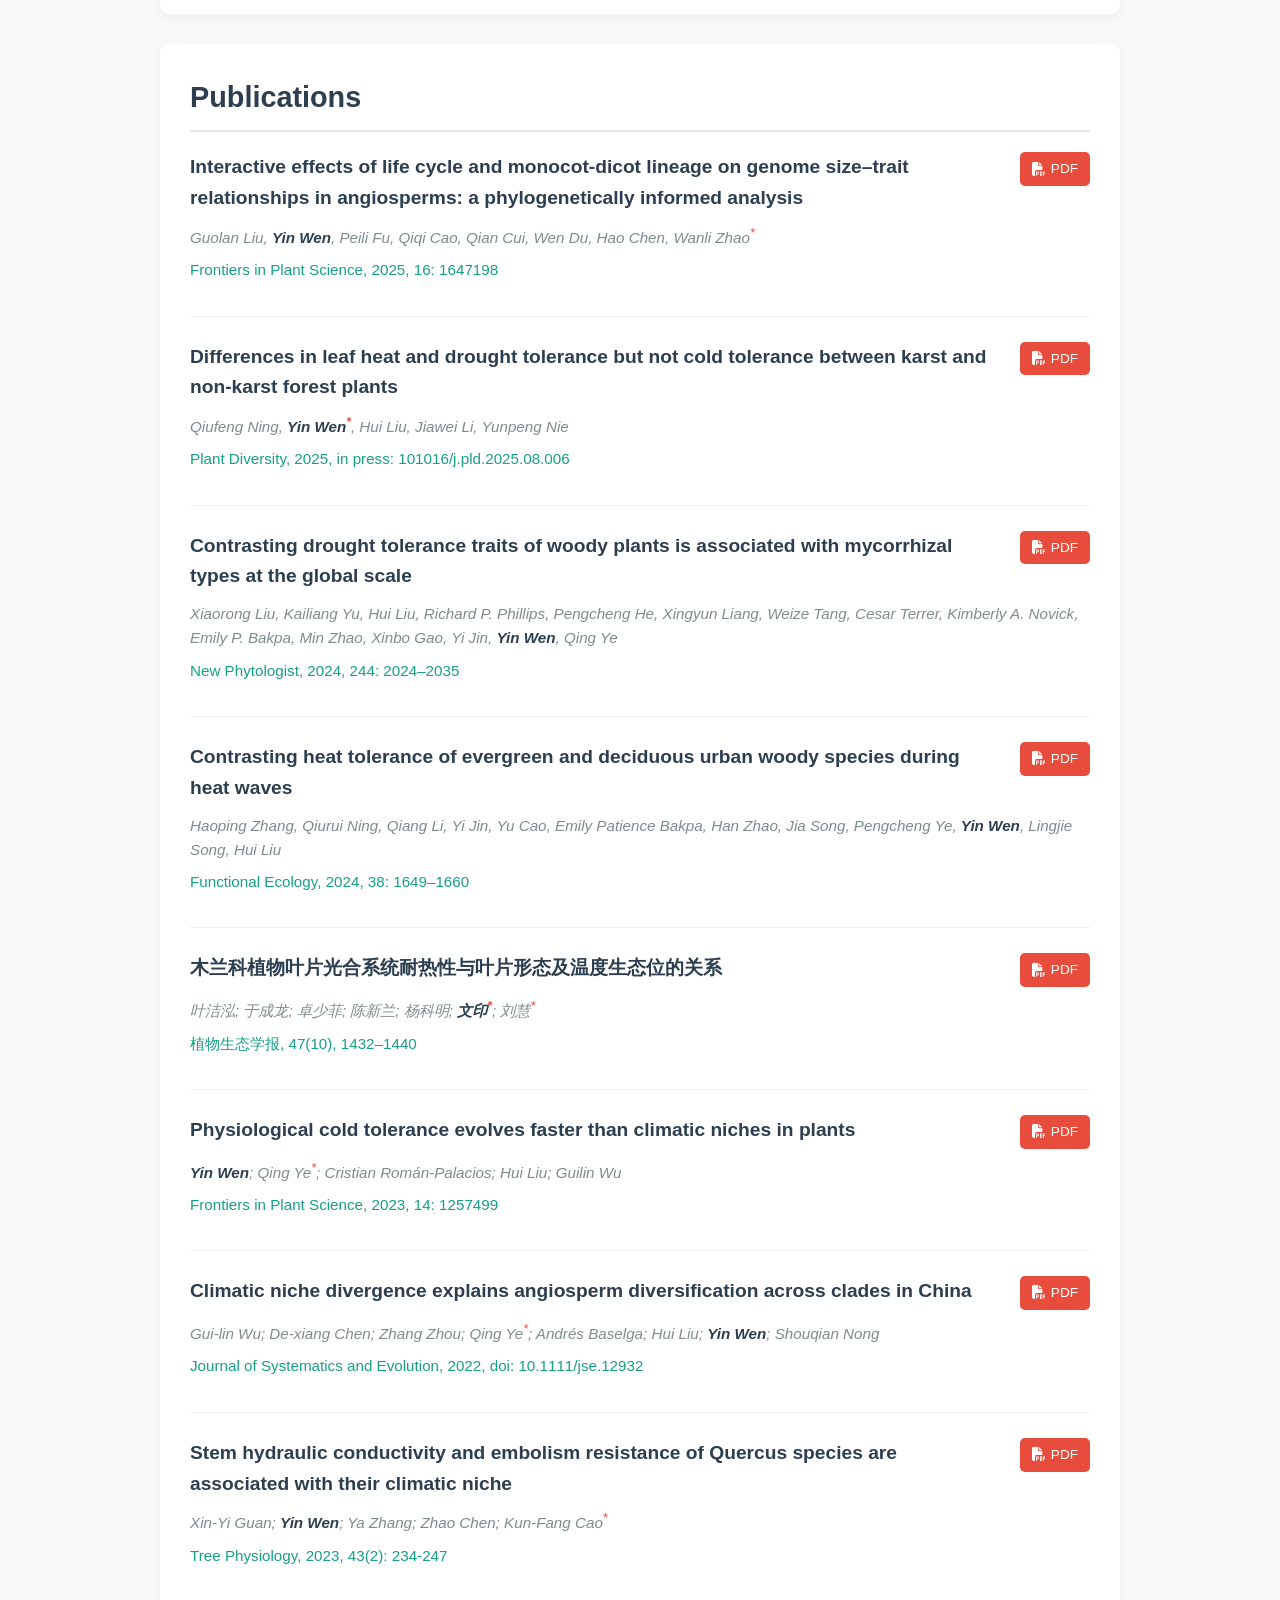
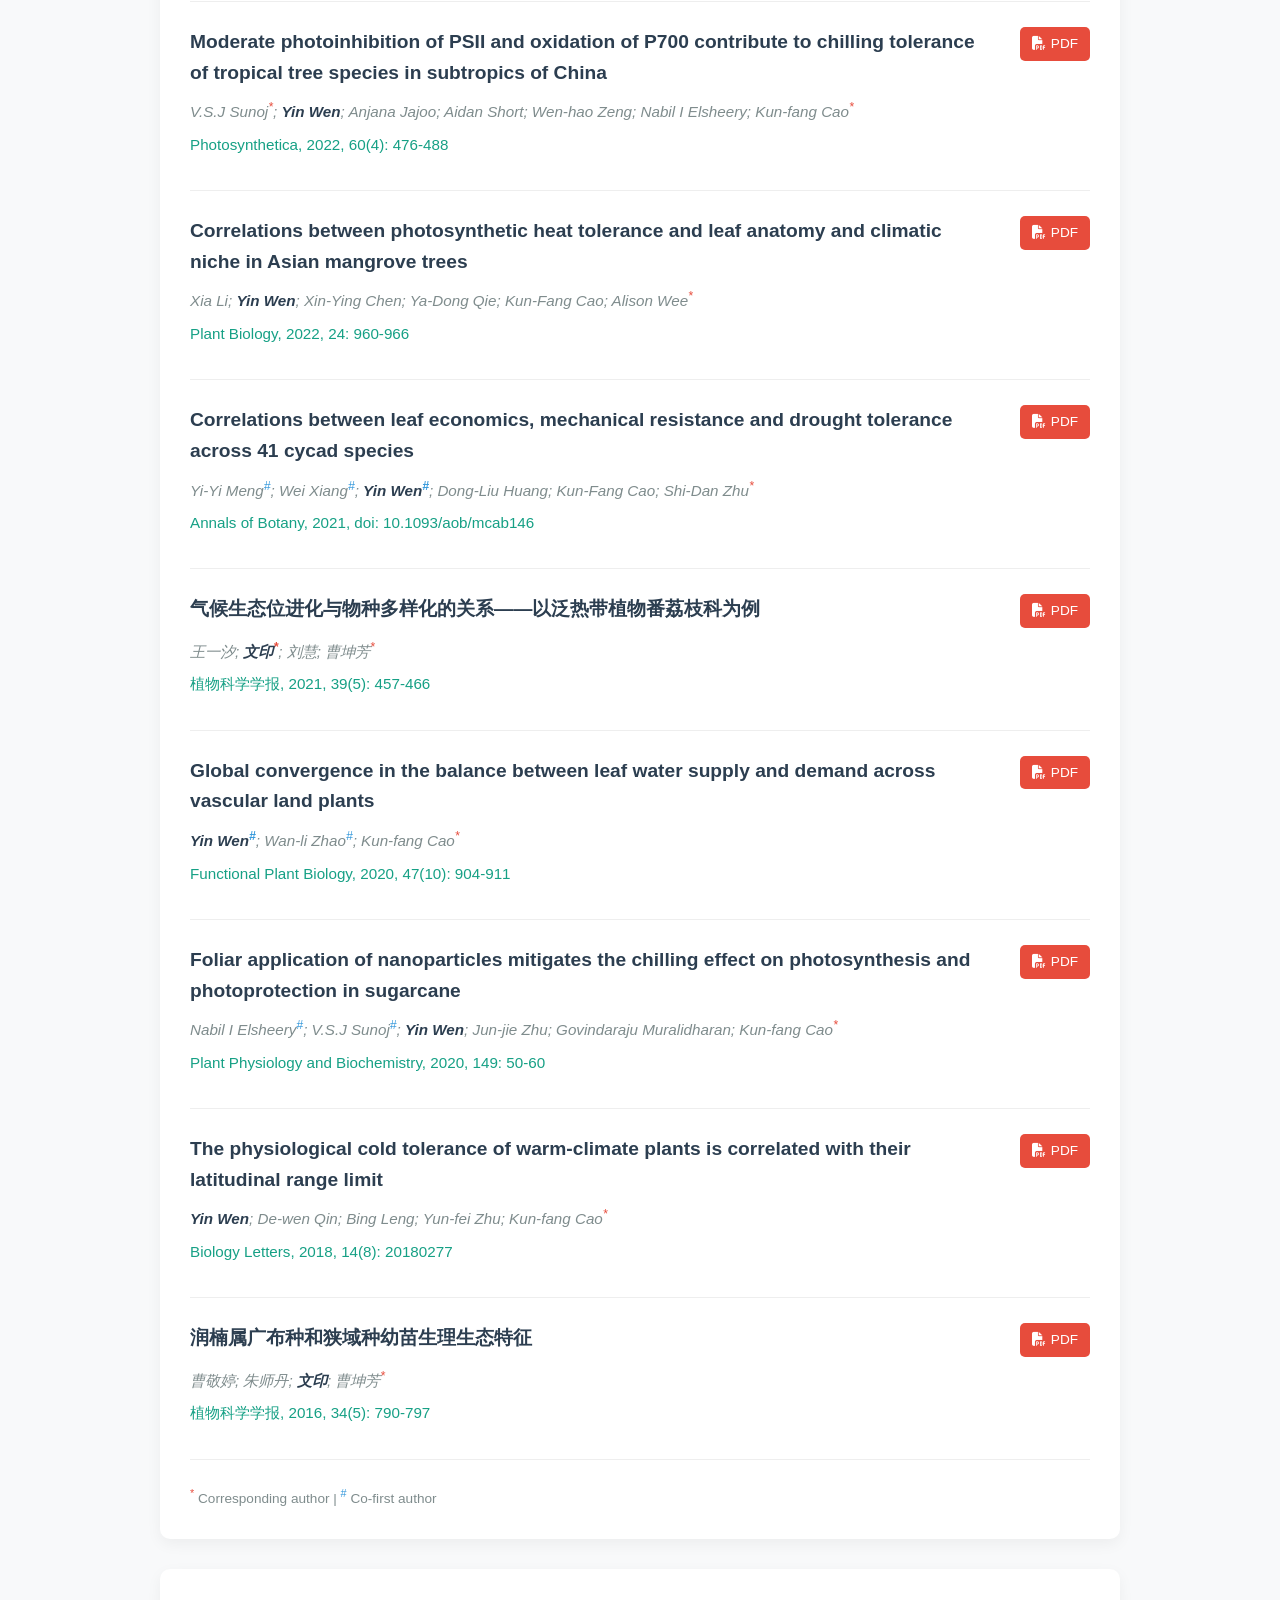
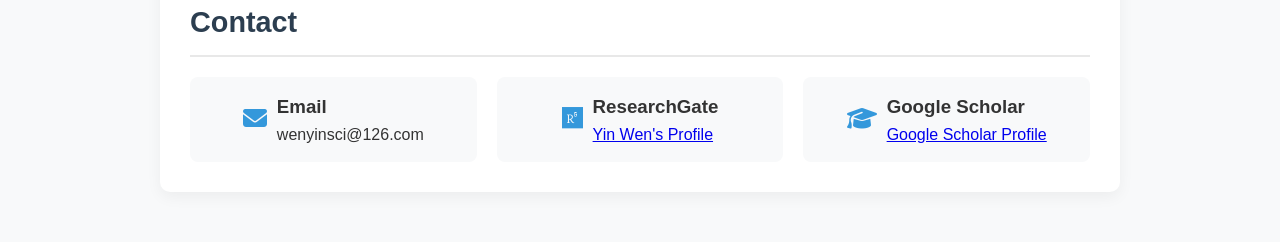
==== commit ae5781ca: "Update profile title to PhD" ====
--- a/index.html
+++ b/index.html
@@ -343,8 +343,7 @@
         <header>
             <img src="https://i1.rgstatic.net/ii/profile.image/279756827316234-1443710633957_Q512/Yin-Wen.jpg" alt="Yin Wen" class="profile-img">
             <h1>Yin Wen</h1>
-            <div class="position">Assistant Researcher</div>
-            <div class="title">Institute of Subtropical Agriculture, Chinese Academy of Sciences</div>
+            <div class="position">PhD</div>
         </header>
 
         <section class="section">
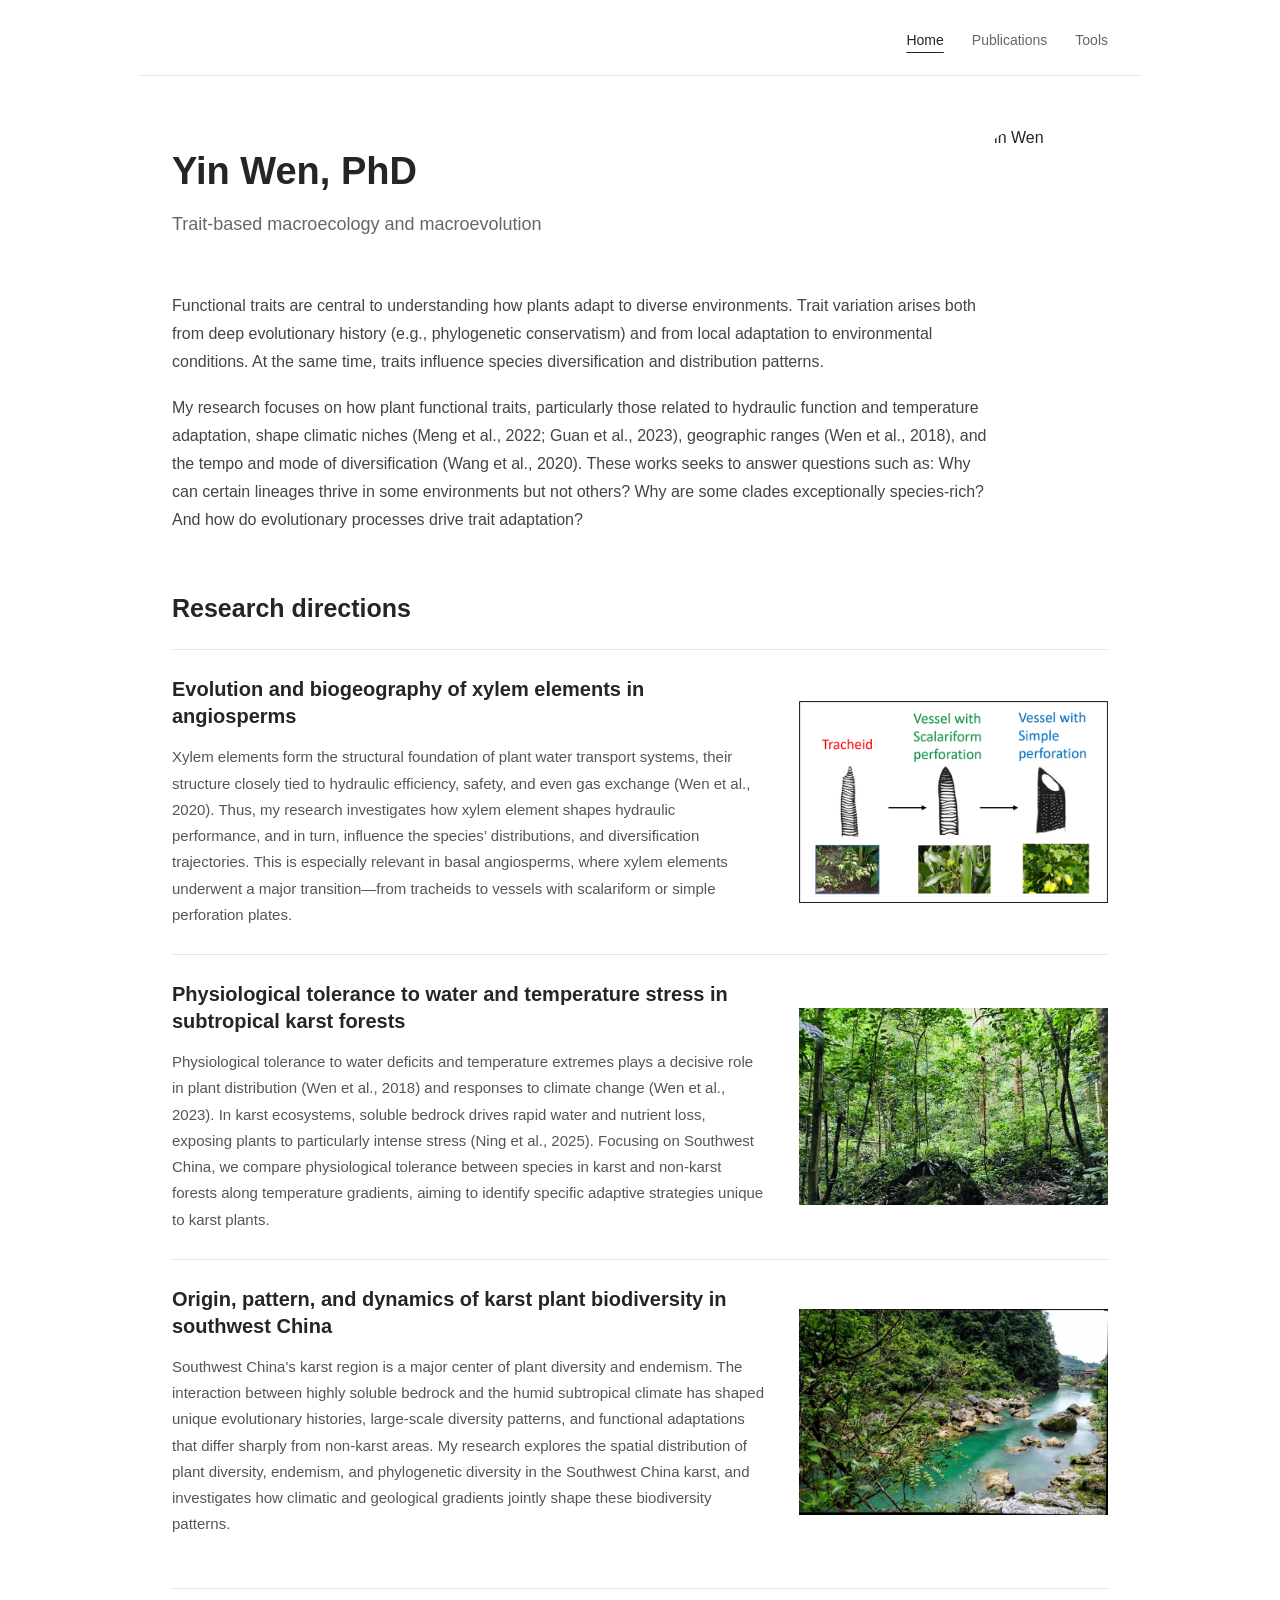
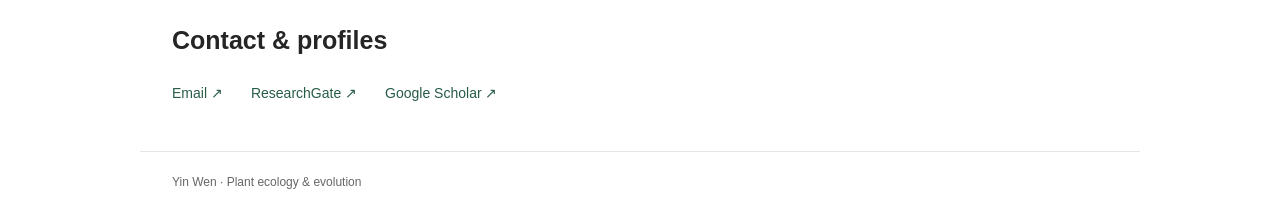
==== commit 8c2e8f27: "Simplify academic website and add Publications and Tools pages Use a white background and minimal la" ====
--- a/index.html
+++ b/index.html
@@ -1,689 +1,19 @@
-<!DOCTYPE html>
-<html lang="zh-CN">
-<head>
-    <meta charset="UTF-8">
-    <meta name="viewport" content="width=device-width, initial-scale=1.0">
-    <title>Yin Wen - My scholar page</title>
-    <link rel="stylesheet" href="https://cdnjs.cloudflare.com/ajax/libs/font-awesome/6.4.0/css/all.min.css">
-    <style>
-        * {
-            margin: 0;
-            padding: 0;
-            box-sizing: border-box;
-            font-family: 'Segoe UI', Tahoma, Geneva, Verdana, sans-serif;
-        }
-        
-        body {
-            background-color: #f8f9fa;
-            color: #333;
-            line-height: 1.6;
-        }
-        
-        .container {
-            max-width: 1000px;
-            margin: 0 auto;
-            padding: 20px;
-        }
-        
-        header {
-            background: linear-gradient(135deg, #2c3e50 0%, #4a6580 100%);
-            color: white;
-            padding: 40px 20px;
-            border-radius: 10px;
-            margin-bottom: 30px;
-            box-shadow: 0 5px 极15px rgba(0, 0, 0, 0.1);
-            text-align: center;
-            position: relative;
-        }
-        
-        .profile-img {
-            width: 150px;
-            height: 150px;
-            border-radius: 50%;
-            object-fit: cover;
-            border: 5px solid rgba(255, 255, 255, 0.3);
-            margin: 0 auto 20px;
-            display: block;
-        }
-        
-        h1 {
-            font-size: 2.5rem;
-            margin-bottom: 10px;
-            font-weight: 700;
-        }
-        
-        .position {
-            font-size: 1.2rem;
-            margin-bottom: 10px;
-            color: #ecf0f1;
-            font-weight: 500;
-        }
-        
-        .title {
-            font-size: 1.4rem;
-            margin-bottom: 15px;
-           极 color: #ecf0f1;
-        }
-        
-        .research-focus {
-            font-style: italic;
-            margin-bottom: 20px;
-            font-size: 1.1rem;
-        }
-        
-        .section {
-            background: white;
-            border-radius: 10px;
-            padding: 30px;
-            margin-bottom: 30px;
-            box-shadow: 0 5px 15px rgba(0, 0, 0, 0.05);
-        }
-        
-        h2 {
-            color: #2c3e50;
-            margin-bottom: 20px;
-            padding-bottom: 10px;
-            border-bottom: 2px solid #e8e8e8;
-            font-size: 1.8rem;
-        }
-        
-        .research-content {
-            line-height: 1.8;
-        }
-        
-        .research-content p {
-            margin-bottom: 15px;
-        }
-        
-        .publication-item {
-            margin-bottom: 25px;
-            padding-bottom: 25px;
-            border-bottom: 1px solid #eee;
-        }
-        
-        .publication-item:last-child {
-            border-bottom: none;
-        }
-        
-        .pub-title {
-            font-weight: 600;
-            color: #2c3e50;
-            margin-bottom: 10px;
-            font-size: 1.2rem;
-            display: inline;
-        }
-        
-        .pub-title-link {
-            color: #2c3e50;
-            text-decoration: none;
-        }
-        
-        .pub-title-link:hover {
-            color: #3498db;
-            text-decoration: underline;
-        }
-        
-        .pub-authors {
-            color: #7f8c8d;
-            margin-bottom: 8px;
-            font-style: italic;
-            font-size: 0.95rem;
-        }
-        
-        .pub-journal {
-            color: #16a085;
-            font-weight: 500;
-            margin-bottom: 8px;
-            font-size: 0.95rem;
-        }
-        
-        .pub-doi {
-            color: #7f8c8d;
-            font-size: 0.9rem;
-            margin-bottom: 15px;
-        }
-        
-        .pub-doi a {
-            color: #3498db;
-            text-decoration: none;
-        }
-        
-        .pub-doi a:hover {
-            text-decoration: underline;
-        }
-        
-        .pub-links {
-            display: flex;
-            gap: 15px;
-            margin-top: 10px;
-        }
-        
-        .pub-link {
-            display: inline-flex;
-            align-items: center;
-            gap: 5px;
-            padding: 6px 12px;
-            background: #3498db;
-            color: white;
-            border-radius: 5px;
-            text-decoration: none;
-            font-size: 0.85rem;
-            transition: all 0.3s ease;
-            cursor: pointer;
-        }
-        
-        .pub-link:hover {
-            background: #2980b9;
-            transform: translateY(-2px);
-        }
-        
-        .pub-link.pdf {
-            background: #e74c3c;
-            margin-left: 10px;
-        }
-        
-        .pub-link.pdf:hover {
-            background: #c0392b;
-        }
-        
-        .contact-info {
-            display: flex;
-            flex-wrap: wrap;
-            gap: 20px;
-            justify-content: center;
-        }
-        
-        .contact-item {
-            display: flex;
-            align-items: center;
-            gap: 10px;
-            padding: 15px 20px;
-            background: #f8f9fa;
-            border-radius: 8px;
-            flex: 1;
-            min-width: 250px;
-            justify-content: center;
-        }
-        
-        .contact-icon {
-            font-size: 1.5rem;
-            color: #3498db;
-        }
-        
-        footer {
-            text-align: center;
-            padding: 20px;
-            color: #7f8c8d;
-            font-size: 0.9rem;
-            margin-top: 40px;
-            background-color: #f8f9fa;
-            border-radius: 8px;
-        }
-        
-        .institution-footer {
-            font-weight: 500;
-            color: #2c3e50;
-        }
-        
-        .title-container {
-            display: flex;
-            align-items: center;
-            flex-wrap: wrap;
-            gap: 10px;
-            margin-bottom: 10px;
-        }
-        
-        /* 新增样式：确保标题和按钮在同一行 */
-        .title-line {
-            display: flex;
-            justify-content: space-between;
-            align-items: flex-start;
-            margin-bottom: 10px;
-            gap: 15px;
-        }
-        
-        .title-text {
-            flex: 1;
-            min-width: 0; /* 允许文本收缩 */
-        }
-        
-        .pub-title {
-            display: inline;
-            margin-right: 10px;
-            word-break: break-word;
-            hyphens: auto;
-        }
-        
-        /* 响应式调整 */
-        @media (max-width: 768px) {
-            .title-line {
-                flex-direction: column;
-                align-items: flex-start;
-            }
-            
-            .pub-link.pdf {
-                margin-left: 0;
-                margin-top: 10px;
-                align-self: flex-end;
-            }
-        }
-        
-        /* 作者高亮样式 */
-        .author-highlight {
-            font-weight: 700;
-            color: #2c3e50;
-        }
-        
-        .corresponding-author::after {
-            content: "*";
-            vertical-align: super;
-            font-size: 0.8em;
-            color: #e74c3c;
-        }
-        
-        .co-first-author::after {
-            content: "#";
-            vertical-align: super;
-            font-size: 0.8em;
-            color: #3498db;
-        }
-        
-        .author-note {
-            font-size: 0.85rem;
-            color: #7f8c8d;
-            margin-top: 5px;
-        }
-
-        .tools-list {
-            display: grid;
-            grid-template-columns: repeat(auto-fit, minmax(250px, 1fr));
-            gap: 18px;
-        }
-
-        .tool-item {
-            display: flex;
-            gap: 15px;
-            align-items: flex-start;
-            padding: 18px;
-            border: 1px solid #e8e8e8;
-            border-radius: 10px;
-            background: #f8f9fa;
-            color: #333;
-            text-decoration: none;
-            transition: all 0.3s ease;
-        }
-
-        .tool-item:hover {
-            border-color: #3498db;
-            box-shadow: 0 8px 20px rgba(52, 152, 219, 0.12);
-            transform: translateY(-2px);
-        }
-
-        .tool-item-icon {
-            color: #3498db;
-            font-size: 1.6rem;
-            line-height: 1;
-            padding-top: 3px;
-        }
-
-        .tool-item h3 {
-            color: #2c3e50;
-            margin-bottom: 6px;
-            font-size: 1.1rem;
-        }
-
-        .tool-item p {
-            color: #7f8c8d;
-            font-size: 0.95rem;
-        }
-    </style>
-</head>
-<body>
-    <div class="container">
-        <header>
-            <img src="https://i1.rgstatic.net/ii/profile.image/279756827316234-1443710633957_Q512/Yin-Wen.jpg" alt="Yin Wen" class="profile-img">
-            <h1>Yin Wen</h1>
-            <div class="position">PhD</div>
-        </header>
-
-        <section class="section">
-            <h2>Research: traits-based macroecology and macroevolution</h2>
-            <div class="research-content">
-                <p>Functional traits are central to understanding how plants adapt to diverse environments. Trait variation arises both from deep evolutionary history (e.g., phylogenetic conservatism) and from local adaptation to environmental conditions. At the same time, traits influence species diversification and distribution patterns.</p>
-                <p>My research focuses on how plant functional traits, particularly those related to hydraulic function and temperature adaptation, shape climatic niches (Meng et al., 2022; Guan et al., 2023), geographic ranges (Wen et al., 2018), and the tempo and mode of diversification (Wang et al., 2020). These works seeks to answer questions such as: Why can certain lineages thrive in some environments but not others? Why are some clades exceptionally species-rich? And how do evolutionary processes drive trait adaptation?</p>
-                <img src="jpg1.png" style="width:100%; max-width:600px; display:block; margin:auto;">
-
-                <p></p>
-                <p><strong>Current research directions</strong></p>
-                <p><strong>1) Evolution and biogeography of xylem elements in angiosperms</strong></p>
-                <p>Xylem elements form the structural foundation of plant water transport systems, their structure closely tied to hydraulic efficiency, safety, and even gas exchange (Wen et al., 2020). Thus, my research investigates how xylem element shapes hydraulic performance, and in turn, influence the species’ distributions, and diversification trajectories. This is especially relevant in basal angiosperms, where xylem elements underwent a major transition—from tracheids to vessels with scalariform or simple perforation plates.</p>
-                <img src="jpg2.png"  style="width:100%; max-width:600px; display:block; margin:auto;">
-                <p></p>
-                <p><strong>2) Physiological tolerance to water and temperature stress in subtropical karst forests</strong></p>
-                <p>Physiological tolerance to water deficits and temperature extremes plays a decisive role in plant distribution (Wen et al., 2018) and responses to climate change (Wen et al., 2023). In karst ecosystems, soluble bedrock drives rapid water and nutrient loss, exposing plants to particularly intense stress (Ning et al., 2025). Focusing on Southwest China, we compare physiological tolerance between species in karst and non-karst forests along temperature gradients, aiming to identify specific adaptive strategies unique to karst plants.</p>
-                <img src="jpg3.png" style="width:100%; max-width:600px; display:block; margin:auto;">
-
-                <p><strong>3) Origin, pattern, and dynamics of karst plant biodiversity in southwest China</strong></p>
-                <p>Southwest China's karst region is a major center of plant diversity and endemism. The interaction between highly soluble bedrock and the humid subtropical climate has shaped unique evolutionary histories, large-scale diversity patterns, and functional adaptations that differ sharply from non-karst areas. My research explores the spatial distribution of plant diversity, endemism, and phylogenetic diversity in the Southwest China karst, and investigates how climatic and geological gradients jointly shape these biodiversity patterns.</p>
-                <img src="jpg4.png" style="width:100%; max-width:600px; display:block; margin:auto;">
-
-            </div>
-        </section>
-
-        <section class="section" id="tools">
-            <h2>Tools</h2>
-            <div class="tools-list">
-                <a class="tool-item" href="tools/path-tool/">
-                    <div class="tool-item-icon">
-                        <i class="fas fa-folder-open"></i>
-                    </div>
-                    <div>
-                        <h3>Path Formatter</h3>
-                        <p>Convert Windows path separators, merge folder paths and file names, and copy the result.</p>
-                    </div>
-                </a>
-                <a class="tool-item" href="https://yinwen-ecology.github.io/fastphylosig/" target="_blank" rel="noopener noreferrer">
-                    <div class="tool-item-icon">
-                        <i class="fas fa-chart-line"></i>
-                    </div>
-                    <div>
-                        <h3>fastphylosig</h3>
-                        <p>Fast R tools for Blomberg's K, Pagel's lambda, Fritz and Purvis D, and Delta.</p>
-                    </div>
-                </a>
-            </div>
-        </section>
-        
-        <section class="section">
-            <h2>Publications</h2>
-            
-          <div class="publication-item">
-               <div class="title-line"> 
-                    <div class="title-text">
-                        <a href="https://doaj.org/article/a4bb254b5d674c949549748231248185" class="pub-title-link" target="_blank">
-                            <span class="pub-title">Interactive effects of life cycle and monocot-dicot lineage on genome size–trait relationships in angiosperms: a phylogenetically informed analysis</span>
-                        </a>
-                    </div>
-                    <a class="pub-link pdf" href="pdfs/paper1.pdf" download="Interactive effects of life cycle and monocot-dicot lineage on genome size–trait relationships in angiosperms: a phylogenetically informed analysis.pdf">
-                        <i class="fas fa-file-pdf"></i> PDF
-                    </a>
-                </div>
-                <div class="pub-authors">Guolan Liu, <span class="author-highlight">Yin Wen</span>, Peili Fu, Qiqi Cao, Qian Cui, Wen Du, Hao Chen, Wanli Zhao<span class="corresponding-author"></span></div>
-                <div class="pub-journal">Frontiers in Plant Science, 2025, 16: 1647198</div>
-            </div>
-            
-            <div class="publication-item">
-                <div class="title-line"> 
-                    <div class="title-text">
-                        <a href="https://www.sciencedirect.com/science/article/pii/S2468265925001374" class="pub-title-link" target="_blank">
-                            <span class="pub-title">Differences in leaf heat and drought tolerance but not cold tolerance between karst and non-karst forest plants</span>
-                        </a>
-                    </div>
-                    <a class="pub-link pdf" href="pdfs/paper2.pdf" download="Differences in leaf heat and drought tolerance but not cold tolerance between karst and non-karst forest plants.pdf">
-                        <i class="fas fa-file-pdf"></i> PDF
-                    </a>
-                </div>
-                <div class="pub-authors">Qiufeng Ning, <span class="author-highlight">Yin Wen<span class="corresponding-author"></span></span>, Hui Liu, Jiawei Li, Yunpeng Nie</div>
-                <div class="pub-journal">Plant Diversity, 2025, in press: 101016/j.pld.2025.08.006</div>
-            </div>
-            
-            <div class="publication-item">
-               <div class="title-line"> 
-                    <div class="title-text">
-                        <a href="https://nph.onlinelibrary.wiley.com/doi/full/10.1111/nph.20097" class="pub-title-link" target="_blank">
-                            <span class="pub-title">Contrasting drought tolerance traits of woody plants is associated with mycorrhizal types at the global scale</span>
-                        </a>
-                    </div>
-                    <a class="pub-link pdf" href="pdfs/paper3.pdf" download="Contrasting drought tolerance traits of woody plants is associated with mycorrhizal types at the global scale.pdf">
-                        <i class="fas fa-file-pdf"></i> PDF
-                    </a>
-                </div>
-                <div class="pub-authors">Xiaorong Liu, Kailiang Yu, Hui Liu, Richard P. Phillips, Pengcheng He, Xingyun Liang, Weize Tang, Cesar Terrer, Kimberly A. Novick, Emily P. Bakpa, Min Zhao, Xinbo Gao, Yi Jin, <span class="author-highlight">Yin Wen</span>, Qing Ye</div>
-                <div class="pub-journal">New Phytologist, 2024, 244: 2024–2035</div>
-            </div>
-
-            <div class="publication-item">
-                <div class="title-line"> 
-                    <div class="title-text">
-                        <a href="https://besjournals.onlinelibrary.wiley.com/doi/full/10.1111/1365-2435.14562" class="pub-title-link" target="_blank">
-                            <span class="pub-title">Contrasting heat tolerance of evergreen and deciduous urban woody species during heat waves</span>
-                        </a>
-                    </div>
-                    <a class="pub-link pdf" href="pdfs/paper4.pdf" download="Contrasting heat tolerance of evergreen and deciduous urban woody species during heat waves.pdf">
-                        <i class="fas fa-file-pdf"></i> PDF
-                    </a>
-                </div>
-                <div class="pub-authors">Haoping Zhang, Qiurui Ning, Qiang Li, Yi Jin, Yu Cao, Emily Patience Bakpa, Han Zhao, Jia Song, Pengcheng Ye, <span class="author-highlight">Yin Wen</span>, Lingjie Song, Hui Liu</div>
-                <div class="pub-journal">Functional Ecology, 2024, 38: 1649–1660</div>
-            </div>
-
-            <div class="publication-item">
-                <div class="title-line"> 
-                    <div class="title-text">
-                        <a href="https://www.plant-ecology.com/CN/10.17521/cjpe.2022.0298" class="pub-title-link" target="_blank">
-                            <span class="pub-title">木兰科植物叶片光合系统耐热性与叶片形态及温度生态位的关系</span>
-                        </a>
-                    </div>
-                    <a class="pub-link pdf" href="pdfs/paper5.pdf" download="木兰科植物叶片光合系统耐热性与叶片形态及温度生态位的关系.pdf">
-                        <i class="fas fa-file-pdf"></i> PDF
-                    </a>
-                </div>
-                <div class="pub-authors">叶洁泓; 于成龙; 卓少菲; 陈新兰; 杨科明; <span class="author-highlight">文印<span class="corresponding-author"></span></span>; 刘慧<span class="corresponding-author"></span></div>
-                <div class="pub-journal">植物生态学报, 47(10), 1432–1440</div>
-            </div>
-        
-            <div class="publication-item">
-                 <div class="title-line"> 
-                    <div class="title-text">
-                        <a href="https://www.frontiersin.org/journals/plant-science/articles/10.3389/fpls.2023.1257499/full" class="pub-title-link" target="_blank">
-                            <span class="pub-title">Physiological cold tolerance evolves faster than climatic niches in plants</span>
-                        </a>
-                    </div>
-                    <a class="pub-link pdf" href="pdfs/paper6.pdf" download="Physiological cold tolerance evolves faster than climatic niches in plants.pdf">
-                        <i class="fas fa-file-pdf"></i> PDF
-                    </a>
-                </div>
-                <div class="pub-authors"><span class="author-highlight">Yin Wen</span>; Qing Ye<span class="corresponding-author"></span>; Cristian Román-Palacios; Hui Liu; Guilin Wu</div>
-                <div class="pub-journal">Frontiers in Plant Science, 2023, 14: 1257499</div>
-            </div>
-
-            <div class="publication-item">
-                 <div class="title-line"> 
-                    <div class="title-text">
-                        <a href="https://onlinelibrary.wiley.com/doi/full/10.1111/jse.12932" class="pub-title-link" target="_blank">
-                            <span class="pub-title">Climatic niche divergence explains angiosperm diversification across clades in China</span>
-                        </a>
-                    </div>
-                    <a class="pub-link pdf" href="pdfs/paper7.pdf" download="Climatic niche divergence explains angiosperm diversification across clades in China.pdf">
-                        <i class="fas fa-file-pdf"></i> PDF
-                    </a>
-                </div>
-                <div class="pub-authors">Gui-lin Wu; De-xiang Chen; Zhang Zhou; Qing Ye<span class="corresponding-author"></span>; Andrés Baselga; Hui Liu; <span class="author-highlight">Yin Wen</span>; Shouqian Nong</div>
-                <div class="pub-journal">Journal of Systematics and Evolution, 2022, doi: 10.1111/jse.12932</div>
-            </div>
-
-            <div class="publication-item">
-                 <div class="title-line"> 
-                    <div class="title-text">
-                        <a href="https://pubmed.ncbi.nlm.nih.gov/36209451/" class="pub-title-link" target="_blank">
-                            <span class="pub-title">Stem hydraulic conductivity and embolism resistance of Quercus species are associated with their climatic niche</span>
-                        </a>
-                    </div>
-                    <a class="pub-link pdf" href="pdfs/paper8.pdf" download="Stem hydraulic conductivity and embolism resistance of Quercus species are associated with their climatic niche.pdf">
-                        <i class="fas fa-file-pdf"></i> PDF
-                    </a>
-                </div>
-                <div class="pub-authors">Xin-Yi Guan; <span class="author-highlight">Yin Wen</span>; Ya Zhang; Zhao Chen; Kun-Fang Cao<span class="corresponding-author"></span></div>
-                <div class="pub-journal">Tree Physiology, 2023, 43(2): 234-247</div>
-            </div>
-
-            <div class="publication-item">
-                <div class="title-line"> 
-                    <div class="title-text">
-                        <a href="https://pubmed.ncbi.nlm.nih.gov/39650675/" class="pub-title-link" target="_blank">
-                            <span class="pub-title">Moderate photoinhibition of PSII and oxidation of P700 contribute to chilling tolerance of tropical tree species in subtropics of China</span>
-                        </a>
-                    </div>
-                    <a class="pub-link pdf" href="pdfs/paper9.pdf" download="Moderate photoinhibition of PSII and oxidation of P700 contribute to chilling tolerance of tropical tree species in subtropics of China.pdf">
-                        <i class="fas fa-file-pdf"></i> PDF
-                    </a>
-                </div>
-                <div class="pub-authors">V.S.J Sunoj<span class="corresponding-author"></span>; <span class="author-highlight">Yin Wen</span>; Anjana Jajoo; Aidan Short; Wen-hao Zeng; Nabil I Elsheery; Kun-fang Cao<span class="corresponding-author"></span></div>
-                <div class="pub-journal">Photosynthetica, 2022, 60(4): 476-488</div>
-            </div>
-
-            <div class="publication-item">
-                <div class="title-line"> 
-                    <div class="title-text">
-                        <a href="https://onlinelibrary.wiley.com/doi/10.1111/plb.13460" class="pub-title-link" target="_blank">
-                            <span class="pub-title">Correlations between photosynthetic heat tolerance and leaf anatomy and climatic niche in Asian mangrove trees</span>
-                        </a>
-                    </div>
-                    <a class="pub-link pdf" href="pdfs/paper10.pdf" download="Correlations between photosynthetic heat tolerance and leaf anatomy and climatic niche in Asian mangrove trees.pdf">
-                        <i class="fas fa-file-pdf"></i> PDF
-                    </a>
-                </div>
-                <div class="pub-authors">Xia Li; <span class="author-highlight">Yin Wen</span>; Xin-Ying Chen; Ya-Dong Qie; Kun-Fang Cao; Alison Wee<span class="corresponding-author"></span></div>
-                <div class="pub-journal">Plant Biology, 2022, 24: 960-966</div>
-            </div>
-
-            <div class="publication-item">
-                <div class="title-line"> 
-                    <div class="title-text">
-                        <a href="https://academic.oup.com/aob/article/极130/3/345/6454392?login=true" class="pub-title-link" target="_blank">
-                            <span class="pub-title">Correlations between leaf economics, mechanical resistance and drought tolerance across 41 cycad species</span>
-                        </a>
-                    </div>
-                    <a class="pub-link pdf" href="pdfs/paper11.pdf" download="Correlations between leaf economics, mechanical resistance and drought tolerance across 41 cycad species.pdf">
-                        <i class="fas fa-file-pdf"></i> PDF
-                    </a>
-                </div>
-                <div class="pub-authors">Yi-Yi Meng<span class="co-first-author"></span>; Wei Xiang<span class="co-first-author"></span>; <span class="author-highlight">Yin Wen<span class="co-first-author"></span></span>; Dong-Liu Huang; Kun-Fang Cao; Shi-Dan Zhu<span class="corresponding-author"></span></div>
-                <div class="pub-journal">Annals of Botany, 2021, doi: 10.1093/aob/mcab146</div>
-            </div>
-
-            <div class="publication-item">
-                 <div class="title-line"> 
-                    <div class="title-text">
-                        <a href="https://www.whzwxyj.cn/cn/article/doi/10.11913/PSJ.2095-0837.2021.50457" class="pub-title-link" target="_blank">
-                            <span class="pub-title">气候生态位进化与物种多样化的关系——以泛热带植物番荔枝科为例</span>
-                        </a>
-                    </div>
-                    <a class="pub-link pdf" href="pdfs/paper12.pdf" download="气候生态位进化与物种多样化的关系——以泛热带植物番荔枝科为例.pdf">
-                        <i class="fas fa-file-pdf"></i> PDF
-                    </a>
-                </div>
-                <div class="pub-authors">王一汐; <span class="author-highlight">文印<span class="corresponding-author"></span></span>; 刘慧; 曹坤芳<span class="corresponding-author"></span></div>
-                <div class="pub-journal">植物科学学报, 2021, 39(5): 457-466</div>
-            </div>
-
-            <div class="publication-item">
-                <div class="title-line"> 
-                    <div class="title-text">
-                        <a href="https://pubmed.ncbi.nlm.nih.gov/32635988/" class="pub-title-link" target="_blank">
-                            <span class="pub-title">Global convergence in the balance between leaf water supply and demand across vascular land plants</span>
-                        </a>
-                    </div>
-                    <a class="pub-link pdf" href="pdfs/paper13.pdf" download="Global convergence in the balance between leaf water supply and demand across vascular land plants.pdf">
-                        <i class="fas fa-file-pdf"></i> PDF
-                    </a>
-                </div>
-                <div class="pub-authors"><span class="author-highlight">Yin Wen<span class="co-first-author"></span></span>; Wan-li Zhao<span class="co-first-author"></span>; Kun-fang Cao<span class="corresponding-author"></span></div>
-                <div class="pub-journal">Functional Plant Biology, 2020, 47(10): 904-911</div>
-            </div>
-
-            <div class="publication-item">
-                 <div class="title-line"> 
-                    <div class="title-text">
-                        <a href="https://www.sciencedirect.com/science/article/pii/S0981942820300437" class="pub-title-link" target="_blank">
-                            <span class="pub-title">Foliar application of nanoparticles mitigates the chilling effect on photosynthesis and photoprotection in sugarcane</span>
-                        </a>
-                    </div>
-                    <a class="pub-link pdf" href="pdfs/paper14.pdf" download="Foliar application of nanoparticles mitigates the chilling effect on photosynthesis and photoprotection in sugarcane.pdf">
-                        <i class="fas fa-file-pdf"></i> PDF
-                    </a>
-                </div>
-                <div class="pub-authors">Nabil I Elsheery<span class="co-first-author"></span>; V.S.J Sunoj<span class="co-first-author"></span>; <span class="author-highlight">Yin Wen</span>; Jun-jie Zhu; Govindaraju Muralidharan; Kun-fang Cao<span class="corresponding-author"></span></div>
-                <div class="pub-journal">Plant Physiology and Biochemistry, 2020, 149: 50-60</div>
-            </div>
-
-            <div class="publication-item">
-                <div class="title-line"> 
-                    <div class="title-text">
-                        <a href="https://pubmed.ncbi.nlm.nih.gov/30158139/" class="pub-title-link" target="_blank">
-                            <span class="pub-title">The physiological cold tolerance of warm-climate plants is correlated with their latitudinal range limit</span>
-                        </a>
-                    </div>
-                    <a class="pub-link pdf" href="pdfs/paper15.pdf" download="The physiological cold tolerance of warm-climate plants is correlated with their latitudinal range limit.pdf">
-                        <i class="fas fa-file-pdf"></i> PDF
-                    </a>
-                </div>
-                <div class="pub-authors"><span class="author-highlight">Yin Wen</span>; De-wen Qin; Bing Leng; Yun-fei Zhu; Kun-fang Cao<span class="corresponding-author"></span></div>
-                <div class="pub-journal">Biology Letters, 2018, 14(8): 20180277</div>
-            </div>
-
-            <div class="publication-item">
-                 <div class="title-line"> 
-                    <div class="title-text">
-                        <a href="https://plantscience.cn/cn/article/doi/10.11913/PSJ.2095-0837.2016.50790" class="pub-title-link" target="_blank">
-                            <span class="pub-title">润楠属广布种和狭域种幼苗生理生态特征</span>
-                        </a>
-                    </div>
-                    <a class="pub-link pdf" href="pdfs/paper16.pdf" download="润楠属广布种和狭域种幼苗生理生态特征.pdf">
-                        <i class="fas fa-file-pdf"></i> PDF
-                    </a>
-                </div>
-                <div class="pub-authors">曹敬婷; 朱师丹; <span class="author-highlight">文印</span>; 曹坤芳<span class="corresponding-author"></span></div>
-                <div class="pub-journal">植物科学学报, 2016, 34(5): 790-797</div>
-            </div>
-            
-            <div class="author-note">
-                <p><span class="corresponding-author"></span> Corresponding author | <span class="co-first-author"></span> Co-first author</p>
-            </div>
-        </section>
-
-      <section class="section">
-    <h2>Contact</h2>
-    <div class="contact-info">
-
-        <!-- Email -->
-        <div class="contact-item">
-            <div class="contact-icon">
-                <i class="fas fa-envelope"></i>
-            </div>
-            <div>
-                <h3>Email</h3>
-                <p>wenyinsci@126.com</p>
-            </div>
-        </div>
-
-        <!-- ResearchGate -->
-        <div class="contact-item">
-            <div class="contact-icon">
-                <i class="fab fa-researchgate"></i>
-            </div>
-            <div>
-                <h3>ResearchGate</h3>
-                <p><a href="https://www.researchgate.net/profile/Yin-Wen">Yin Wen's Profile</a></p>
-            </div>
-        </div>
-
-        <!-- Google Scholar -->
-        <div class="contact-item">
-            <div class="contact-icon">
-                <i class="fas fa-graduation-cap"></i>
-            </div>
-            <div>
-                <h3>Google Scholar</h3>
-                <p><a href="https://scholar.google.com/citations?hl=en&authuser=1&user=KYfFOZgAAAAJ">
-                    Google Scholar Profile
-                </a></p>
-            </div>
-        </div>
-
-    </div>
-</section>
-
-    </div>
-</body>
-</html>
+<!doctype html><html lang="en"><head><meta charset="utf-8"><meta name="viewport" content="width=device-width,initial-scale=1"><title>Home · Yin Wen</title><meta name="description" content="Research on plant functional traits, climatic niches, macroecology and macroevolution."><link rel="stylesheet" href="site.css"><script src="site.js" defer></script></head><body><a class="skip" href="#main">Skip to content</a><header class="site-header"><div class="nav-wrap"><nav aria-label="Main navigation"><a href="index.html" aria-current="page">Home</a><a href="publications.html" >Publications</a><a href="tools.html" >Tools</a></nav></div></header><main id="main"><section class="hero"><div><h1>Yin Wen, PhD</h1><p class="hero-description">Trait-based macroecology and macroevolution</p></div><div class="portrait-wrap"><img src="https://i1.rgstatic.net/ii/profile.image/279756827316234-1443710633957_Q512/Yin-Wen.jpg" alt="Yin Wen" class="profile-img"></div></section><section class="overview"><div>
+                <p>Functional traits are central to understanding how plants adapt to diverse environments. Trait variation arises both from deep evolutionary history (e.g., phylogenetic conservatism) and from local adaptation to environmental conditions. At the same time, traits influence species diversification and distribution patterns.</p>
+                <p>My research focuses on how plant functional traits, particularly those related to hydraulic function and temperature adaptation, shape climatic niches (Meng et al., 2022; Guan et al., 2023), geographic ranges (Wen et al., 2018), and the tempo and mode of diversification (Wang et al., 2020). These works seeks to answer questions such as: Why can certain lineages thrive in some environments but not others? Why are some clades exceptionally species-rich? And how do evolutionary processes drive trait adaptation?</p>
+                
+
+                <p></p>
+                
+                </div></section><section id="research"><div class="section-heading"><div><h2>Research directions</h2></div></div><article class="research-card"><div class="research-copy"><h3>Evolution and biogeography of xylem elements in angiosperms</h3>
+                <p>Xylem elements form the structural foundation of plant water transport systems, their structure closely tied to hydraulic efficiency, safety, and even gas exchange (Wen et al., 2020). Thus, my research investigates how xylem element shapes hydraulic performance, and in turn, influence the species’ distributions, and diversification trajectories. This is especially relevant in basal angiosperms, where xylem elements underwent a major transition—from tracheids to vessels with scalariform or simple perforation plates.</p>
+                
+                
+                </div><figure><img src="jpg2.png"  alt="Evolution and biogeography of xylem elements in angiosperms" loading="lazy"></figure></article><article class="research-card"><div class="research-copy"><h3>Physiological tolerance to water and temperature stress in subtropical karst forests</h3>
+                <p>Physiological tolerance to water deficits and temperature extremes plays a decisive role in plant distribution (Wen et al., 2018) and responses to climate change (Wen et al., 2023). In karst ecosystems, soluble bedrock drives rapid water and nutrient loss, exposing plants to particularly intense stress (Ning et al., 2025). Focusing on Southwest China, we compare physiological tolerance between species in karst and non-karst forests along temperature gradients, aiming to identify specific adaptive strategies unique to karst plants.</p>
+                
+
+                </div><figure><img src="jpg3.png" alt="Physiological tolerance to water and temperature stress in subtropical karst forests" loading="lazy"></figure></article><article class="research-card"><div class="research-copy"><h3>Origin, pattern, and dynamics of karst plant biodiversity in southwest China</h3>
+                <p>Southwest China's karst region is a major center of plant diversity and endemism. The interaction between highly soluble bedrock and the humid subtropical climate has shaped unique evolutionary histories, large-scale diversity patterns, and functional adaptations that differ sharply from non-karst areas. My research explores the spatial distribution of plant diversity, endemism, and phylogenetic diversity in the Southwest China karst, and investigates how climatic and geological gradients jointly shape these biodiversity patterns.</p>
+                
+</div><figure><img src="jpg4.png" alt="Origin, pattern, and dynamics of karst plant biodiversity in southwest China" loading="lazy"></figure></article></section><section class="contact"><h2>Contact & profiles</h2><div class="profile-links"><a href="mailto:wenyinsci@126.com">Email ↗</a><a href="https://www.researchgate.net/profile/Yin-Wen">ResearchGate ↗</a><a href="https://scholar.google.com/citations?user=KYfFOZgAAAAJ">Google Scholar ↗</a></div></section></main><footer><span>Yin Wen · Plant ecology & evolution</span></footer></body></html>
--- a/site.css
+++ b/site.css
@@ -0,0 +1,4 @@
+:root{--ink:#252525;--muted:#666;--link:#285c47;--line:#e5e5e5}*{box-sizing:border-box}html{scroll-behavior:smooth;scroll-padding-top:30px}body{margin:0;background:#fff;color:var(--ink);font:16px/1.75 -apple-system,BlinkMacSystemFont,'Segoe UI',Arial,sans-serif}a{color:var(--link);text-decoration:none}a:hover{text-decoration:underline;text-underline-offset:4px}a:focus-visible,input:focus-visible,select:focus-visible{outline:2px solid var(--link);outline-offset:4px}h1,h2,h3,p{margin-top:0}h1,h2,h3{line-height:1.35;font-weight:600}h1{font-size:38px;margin-bottom:12px}h1 small{font-size:16px;font-weight:400;color:var(--muted);margin-left:10px}h2{font-size:25px;margin-bottom:24px}h3{font-size:20px}p{margin-bottom:18px}.site-header{background:#fff}.nav-wrap,main,footer{max-width:1000px;margin:auto;padding-left:32px;padding-right:32px}.nav-wrap{padding-top:28px;padding-bottom:22px;display:flex;justify-content:space-between;align-items:center;border-bottom:1px solid var(--line);gap:24px}.brand{font-size:19px;font-weight:600;color:var(--ink)}.brand span{display:none}nav{display:flex;gap:28px}nav a{font-size:14px;color:var(--muted)}nav a[aria-current]{color:var(--ink);text-decoration:underline;text-underline-offset:7px}.hero{padding:48px 0 18px}.hero-description{color:var(--muted);font-size:18px;margin:0}.overview{padding:10px 0 30px;max-width:820px}.overview p{color:#444}.section-heading{margin:10px 0 0}.research-card{display:grid;grid-template-columns:1fr 33%;gap:35px;padding:26px 0;border-top:1px solid var(--line);align-items:center}.research-card h3{margin-bottom:14px}.research-card p{font-size:15px;color:#555;margin:0}.research-card figure{margin:0}.research-card img{display:block;width:100%;height:auto}.contact{padding:35px 0 45px;margin-top:24px;border-top:1px solid var(--line)}.profile-links{display:flex;gap:28px;flex-wrap:wrap;font-size:14px}footer{border-top:1px solid var(--line);display:flex;justify-content:space-between;gap:20px;padding-top:20px;padding-bottom:25px;color:var(--muted);font-size:12px}.page-intro{padding:48px 0 18px}.page-intro p{color:var(--muted);max-width:650px}.count{font-size:16px;font-weight:400;color:var(--muted);margin-left:14px;vertical-align:middle}.filters{display:flex;gap:18px;align-items:end;padding:0 0 18px}.filters label{display:block;font-size:12px;color:var(--muted)}.filters label:first-child{flex:1}input,select{display:block;width:100%;font:14px 'Segoe UI',sans-serif;border:1px solid #d5d5d5;padding:10px;background:#fff;color:var(--ink);border-radius:3px;margin-top:6px}select{min-width:120px}.filters p{font-size:12px;white-space:nowrap;margin:0 0 10px}.author-note{font-size:12px;color:var(--muted);margin:5px 0 22px}.year-heading{font-size:23px;padding-top:16px;margin-bottom:10px}.publication-item{padding:14px 0 20px;border-bottom:1px solid var(--line)}.title-line{display:flex;gap:22px;align-items:flex-start;margin-bottom:9px}.title-text{flex:1}.pub-title{font-size:17px;font-weight:600}.pub-title-link{color:var(--ink)}.pub-authors{font-size:14px;color:var(--muted);margin-bottom:5px}.pub-journal{font-size:13px;color:var(--link)}.pub-link.pdf{font-size:12px;padding:3px 0;white-space:nowrap}.author-highlight{font-weight:600;color:var(--ink)}.corresponding-author:after{content:'*';vertical-align:super;font-size:.8em}.co-first-author:after{content:'#';vertical-align:super;font-size:.8em}.publication-list{margin-bottom:45px}.tools-list{margin-bottom:70px}.tool-item{display:block;padding:25px 0;border-top:1px solid var(--line);color:var(--ink)}.tool-item:hover{text-decoration:none}.tool-item:hover h3{text-decoration:underline;text-underline-offset:4px}.tool-item h3{margin-bottom:8px;color:var(--link)}.tool-item p{font-size:15px;color:var(--muted);margin:0;max-width:700px}.tool-item-icon{display:none}[hidden]{display:none!important}.skip{position:absolute;left:20px;top:-100px;background:white;padding:10px;z-index:20}.skip:focus{top:12px}@media(max-width:700px){.nav-wrap,main,footer{padding-left:22px;padding-right:22px}.nav-wrap{padding-top:22px;flex-wrap:wrap;gap:16px}nav{gap:24px}.hero,.page-intro{padding-top:34px}h1{font-size:32px}.hero-description{font-size:16px}.research-card{grid-template-columns:1fr;gap:20px;padding:24px 0}.research-card figure{max-width:450px}.research-card h3{font-size:19px}.filters{flex-wrap:wrap}.filters label:first-child{flex-basis:100%}.filters p{margin:auto 0 10px}.title-line{gap:12px}.pub-title{font-size:16px}footer{flex-direction:column;gap:7px}.profile-links{gap:22px}.overview{padding-bottom:20px}}@media(prefers-reduced-motion:reduce){html{scroll-behavior:auto}}
+
+.resource-link{display:inline-block;margin-top:12px;font-size:13px;color:var(--link)}.skills-section .tools-list{margin-bottom:55px}
+.nav-wrap{justify-content:flex-end}.hero{display:flex;align-items:center;justify-content:space-between;gap:32px}.portrait-wrap{flex-shrink:0}.profile-img{display:block;width:140px;height:140px;border-radius:50%;object-fit:cover}@media(max-width:700px){.hero{gap:18px}.hero h1{font-size:28px}.profile-img{width:90px;height:90px}.hero-description{font-size:15px}}@media(max-width:420px){.hero{flex-wrap:wrap}.portrait-wrap{order:-1}}
